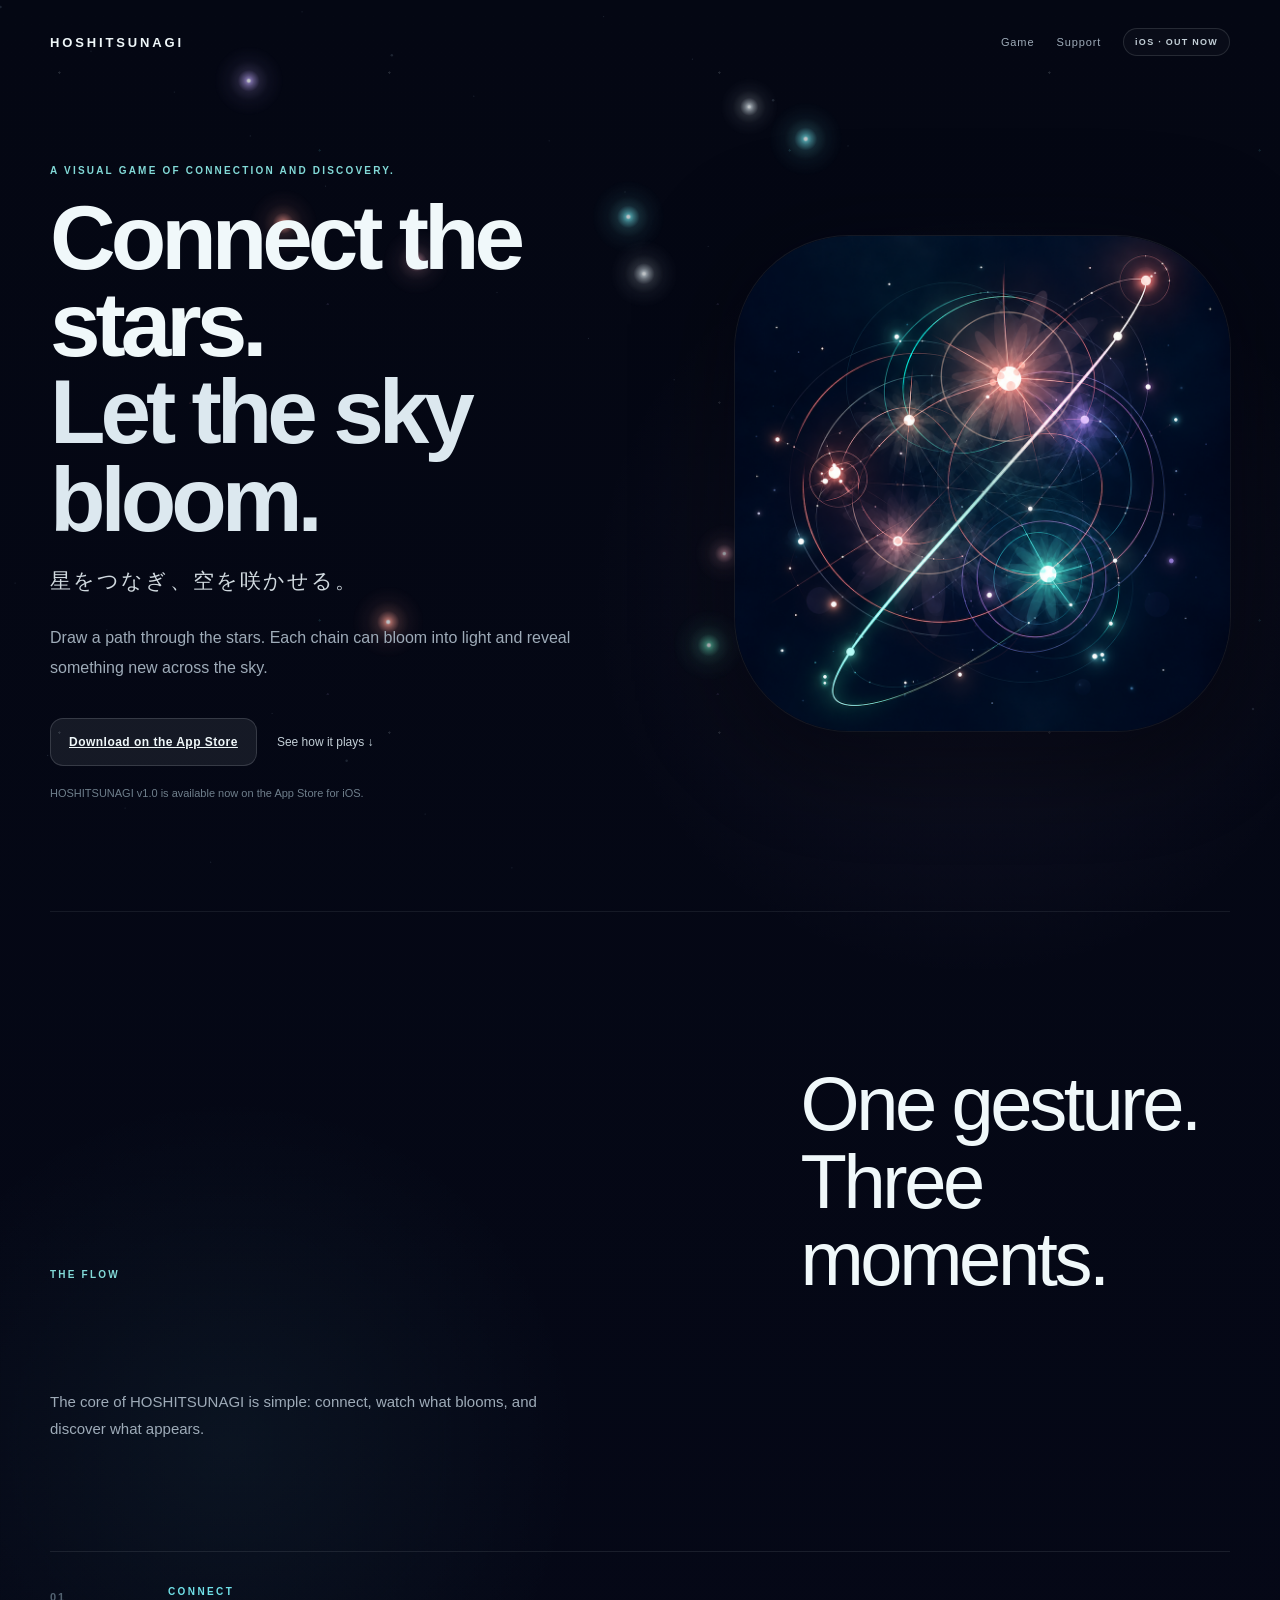
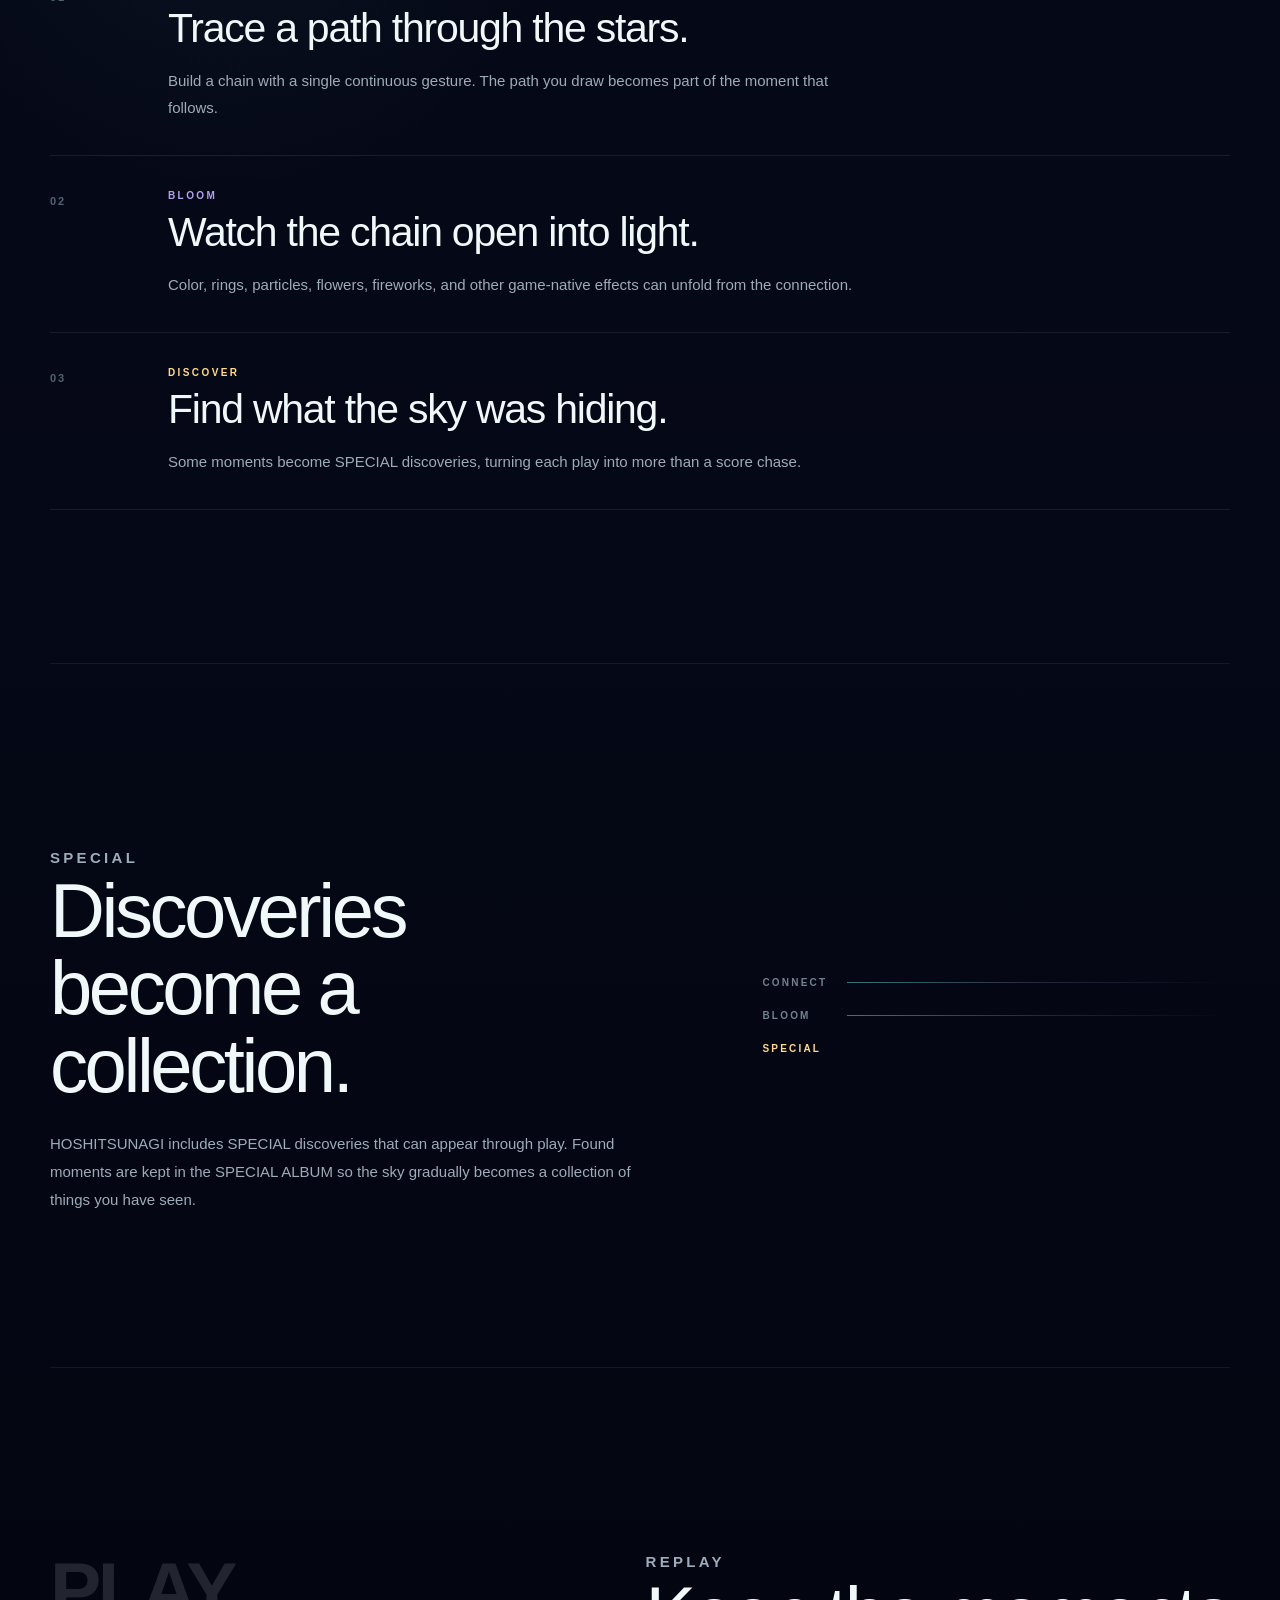
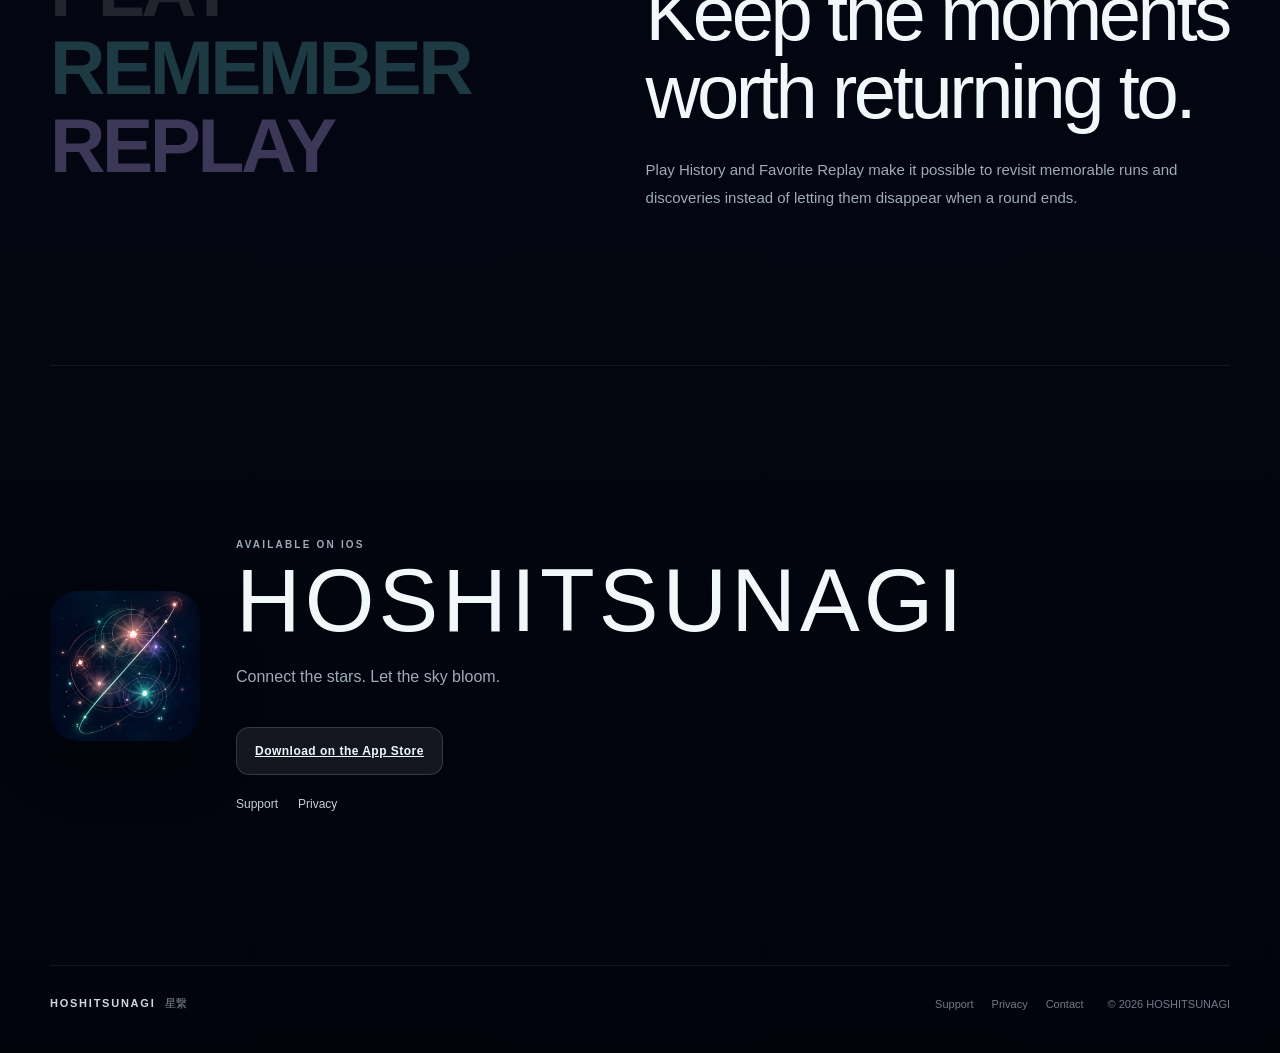
==== hoshitsunagi/index.html @ 70a1afe3 "Link HOSHITSUNAGI launch CTAs to App Store" ====
<!doctype html>
<html lang="en">
<head>
  <meta charset="utf-8">
  <meta name="viewport" content="width=device-width, initial-scale=1">
  <title>HOSHITSUNAGI — Connect the stars. Let the sky bloom.</title>
  <meta name="description" content="HOSHITSUNAGI is a visual game about connecting stars, watching chains bloom, and discovering SPECIALs in a living sky.">
  <meta name="theme-color" content="#040713">
  <link rel="canonical" href="https://hoshitsunagi.app/">
  <meta property="og:type" content="website">
  <meta property="og:url" content="https://hoshitsunagi.app/">
  <meta property="og:title" content="HOSHITSUNAGI">
  <meta property="og:description" content="Connect the stars. Let the sky bloom.">
  <meta property="og:image" content="https://hoshitsunagi.app/assets/app-icon.png">
  <meta property="og:image:alt" content="HOSHITSUNAGI app icon">
  <meta name="twitter:card" content="summary_large_image">
  <meta name="twitter:title" content="HOSHITSUNAGI">
  <meta name="twitter:description" content="Connect the stars. Let the sky bloom.">
  <meta name="twitter:image" content="https://hoshitsunagi.app/assets/app-icon.png">
  <link rel="icon" href="./assets/app-icon.png">
  <link rel="apple-touch-icon" href="./assets/app-icon.png">
  <link rel="stylesheet" href="./styles-9a7e6298.css">
  <link rel="stylesheet" href="./hero-logo.css">
  <link rel="stylesheet" href="./site-stars.css">
  <script src="./hero-logo.js" defer></script>
  <script src="./site-stars.js" defer></script>
</head>
<body>
  <canvas class="site-stars" data-site-stars aria-hidden="true"></canvas>
  <header class="site-header">
    <a class="brand" href="#top" aria-label="HOSHITSUNAGI home">
      <span class="brand-roman">HOSHITSUNAGI</span>
    </a>
    <nav class="header-nav" aria-label="Primary navigation">
      <a href="#experience">Game</a>
      <a href="./support/">Support</a>
      <span class="status">iOS · OUT NOW</span>
    </nav>
  </header>

  <main id="top">
    <section class="hero">
      <div class="hero-copy">
        <p class="eyebrow">A visual game of connection and discovery.</p>
        <h1>Connect the stars.<br><span>Let the sky bloom.</span></h1>
        <p class="hero-ja">星をつなぎ、空を咲かせる。</p>
        <p class="lead">
          Draw a path through the stars. Each chain can bloom into light and reveal something new across the sky.
        </p>
        <div class="hero-actions">
          <a class="store-button" href="https://apps.apple.com/app/hoshitsunagi/id6811334455" target="_blank" rel="noopener noreferrer">Download on the App Store</a>
          <a class="text-link" href="#experience">See how it plays <span aria-hidden="true">↓</span></a>
        </div>
        <p class="release-note">HOSHITSUNAGI v1.0 is available now on the App Store for iOS.</p>
      </div>

      <div class="hero-visual">
        <!-- Match the in-app title's color/alpha matrix without redrawing the source PNG. -->
        <svg class="logo-svg-filter" aria-hidden="true" focusable="false" xmlns="http://www.w3.org/2000/svg">
          <defs>
            <filter id="kanji-ink" x="0%" y="0%" width="100%" height="100%" color-interpolation-filters="sRGB">
              <feColorMatrix type="matrix" values="
                0 0 0 0 .9568627451
                0 0 0 0 .9960784314
                0 0 0 0 1
                -.2551 -.8582 -.0866 0 1.1803921569" />
              <!-- Do not paint outside the original PNG's alpha; prevents false white edges. -->
              <feComposite in2="SourceAlpha" operator="in" />
            </filter>
          </defs>
        </svg>
        <div class="icon-stage">
          <img class="icon-ambient" src="./assets/app-icon.png" alt="" aria-hidden="true">
          <button class="logo-switch" type="button" data-hero-logo-switch
                  aria-label="Show HOSHITSUNAGI Japanese logo" aria-pressed="false"
                  title="Hover or tap to switch between the app icon and Japanese logo">
            <img class="app-icon" src="./assets/app-icon.png" alt="" aria-hidden="true">
            <span class="kanji-panel" aria-hidden="true">
              <img class="kanji-image" src="./assets/hoshitsunagi-kanji-vertical.png"
                   alt="" width="1086" height="1448" decoding="async" fetchpriority="low">
            </span>
          </button>
        </div>
      </div>
    </section>

    <section class="experience section-shell" id="experience">
      <div class="section-heading">
        <p class="section-kicker">THE FLOW</p>
        <h2>One gesture.<br>Three moments.</h2>
        <p class="section-lead">The core of HOSHITSUNAGI is simple: connect, watch what blooms, and discover what appears.</p>
      </div>

      <div class="flow">
        <article class="flow-step">
          <div class="flow-index">01</div>
          <div class="flow-copy">
            <p class="flow-word">CONNECT</p>
            <h3>Trace a path through the stars.</h3>
            <p>Build a chain with a single continuous gesture. The path you draw becomes part of the moment that follows.</p>
          </div>
        </article>

        <article class="flow-step">
          <div class="flow-index">02</div>
          <div class="flow-copy">
            <p class="flow-word">BLOOM</p>
            <h3>Watch the chain open into light.</h3>
            <p>Color, rings, particles, flowers, fireworks, and other game-native effects can unfold from the connection.</p>
          </div>
        </article>

        <article class="flow-step">
          <div class="flow-index">03</div>
          <div class="flow-copy">
            <p class="flow-word">DISCOVER</p>
            <h3>Find what the sky was hiding.</h3>
            <p>Some moments become SPECIAL discoveries, turning each play into more than a score chase.</p>
          </div>
        </article>
      </div>
    </section>

    <section class="feature-split section-shell">
      <div class="feature-copy">
        <p class="section-kicker">SPECIAL</p>
        <h2>Discoveries become a collection.</h2>
        <p>
          HOSHITSUNAGI includes SPECIAL discoveries that can appear through play. Found moments are kept in the SPECIAL ALBUM so the sky gradually becomes a collection of things you have seen.
        </p>
      </div>
      <div class="feature-aside" aria-hidden="true">
        <span class="aside-label">CONNECT</span>
        <span class="aside-line"></span>
        <span class="aside-label">BLOOM</span>
        <span class="aside-line"></span>
        <span class="aside-label accent">SPECIAL</span>
      </div>
    </section>

    <section class="feature-split reverse section-shell">
      <div class="feature-copy">
        <p class="section-kicker">REPLAY</p>
        <h2>Keep the moments worth returning to.</h2>
        <p>
          Play History and Favorite Replay make it possible to revisit memorable runs and discoveries instead of letting them disappear when a round ends.
        </p>
      </div>
      <div class="replay-quote" aria-hidden="true">
        <span>PLAY</span>
        <span>REMEMBER</span>
        <span>REPLAY</span>
      </div>
    </section>

    <section class="release section-shell">
      <img class="release-icon" src="./assets/app-icon.png" alt="">
      <div>
        <p class="section-kicker">AVAILABLE ON iOS</p>
        <h2>HOSHITSUNAGI</h2>
        <p>Connect the stars. Let the sky bloom.</p>
        <div class="hero-actions">
          <a class="store-button" href="https://apps.apple.com/app/hoshitsunagi/id6811334455" target="_blank" rel="noopener noreferrer">Download on the App Store</a>
        </div>
        <div class="release-links">
          <a href="./support/">Support</a>
          <a href="./privacy/">Privacy</a>
        </div>
      </div>
    </section>
  </main>

  <footer class="site-footer">
    <div class="footer-brand">
      <span class="footer-title">HOSHITSUNAGI</span>
      <span class="footer-subtitle">星繋</span>
    </div>
    <nav class="footer-links" aria-label="Footer navigation">
      <a href="./support/">Support</a>
      <a href="./privacy/">Privacy</a>
      <a href="mailto:2599.hiro@gmail.com">Contact</a>
    </nav>
    <span class="copyright">© 2026 HOSHITSUNAGI</span>
  </footer>
</body>
</html>
---- hoshitsunagi/styles-9a7e6298.css ----
:root {
  color-scheme: dark;
  --bg: #040713;
  --bg-deep: #02040c;
  --bg-soft: #091126;
  --bg-violet: #100b20;
  --panel: rgba(255, 255, 255, 0.045);
  --panel-border: rgba(240, 248, 250, 0.12);
  --text: #f0f8fa;
  --muted: #9eabb8;
  --muted-strong: #c3cfd7;
  --accent-a: #70e1e8;
  --accent-b: #64d5b4;
  --accent-c: #b6a1ee;
  --accent-coral: #ff9e91;
  --accent-rose: #d99aaa;
  --accent-moon: #dce8ef;
  --accent-prism: #ffd98c;
  --title-teal: #82d9d7;
  --max: 1180px;
  --page: min(calc(100% - 48px), var(--max));
}

* {
  box-sizing: border-box;
}

html {
  scroll-behavior: smooth;
  background: var(--bg);
}

body {
  margin: 0;
  min-height: 100vh;
  overflow-x: hidden;
  background:
    radial-gradient(circle at 76% 14%, rgba(182, 161, 238, .08), transparent 24rem),
    radial-gradient(circle at 18% 34%, rgba(112, 225, 232, .055), transparent 22rem),
    linear-gradient(180deg, var(--bg) 0%, #050817 44%, var(--bg-deep) 100%);
  color: var(--text);
  font-family: Inter, ui-sans-serif, -apple-system, BlinkMacSystemFont, "Segoe UI", "Hiragino Sans", "Yu Gothic UI", "Yu Gothic", sans-serif;
  -webkit-font-smoothing: antialiased;
  text-rendering: optimizeLegibility;
}

body::before {
  content: "";
  position: fixed;
  inset: 0;
  z-index: 0;
  pointer-events: none;
  opacity: .2;
  background-image:
    radial-gradient(circle at 18% 22%, rgba(220,232,239,.7) 0 1px, transparent 1.3px),
    radial-gradient(circle at 68% 32%, rgba(112,225,232,.6) 0 1px, transparent 1.3px),
    radial-gradient(circle at 84% 78%, rgba(182,161,238,.55) 0 1px, transparent 1.3px),
    radial-gradient(circle at 34% 72%, rgba(255,158,145,.45) 0 1px, transparent 1.3px);
  background-size: 330px 330px, 470px 470px, 390px 390px, 560px 560px;
}

body > * {
  position: relative;
  z-index: 1;
}

img {
  max-width: 100%;
  display: block;
}

a {
  color: inherit;
}

.site-header {
  width: var(--page);
  margin: 0 auto;
  padding: 28px 0;
  display: flex;
  align-items: center;
  justify-content: space-between;
  gap: 24px;
}

.brand {
  display: inline-flex;
  align-items: center;
  min-width: 0;
  text-decoration: none;
}

.brand-roman {
  color: var(--text);
  font-size: 13px;
  font-weight: 620;
  letter-spacing: .22em;
  white-space: nowrap;
}

.header-nav {
  display: flex;
  align-items: center;
  gap: 22px;
  color: var(--muted);
  font-size: 11px;
  letter-spacing: .08em;
}

.header-nav a,
.footer-links a,
.release-links a {
  text-decoration: none;
  transition: color 180ms ease;
}

.header-nav a:hover,
.footer-links a:hover,
.release-links a:hover {
  color: var(--text);
}

.status {
  border: 1px solid var(--panel-border);
  border-radius: 999px;
  padding: 8px 11px;
  color: var(--muted-strong);
  background: rgba(255,255,255,.025);
  font-size: 9px;
  font-weight: 700;
  letter-spacing: .14em;
  white-space: nowrap;
}

.hero {
  width: var(--page);
  min-height: calc(100vh - 92px);
  margin: 0 auto;
  padding: clamp(70px, 9vh, 120px) 0 clamp(100px, 12vh, 160px);
  display: grid;
  grid-template-columns: minmax(0, 1fr) minmax(360px, .85fr);
  gap: clamp(54px, 8vw, 110px);
  align-items: center;
}

.hero-copy {
  max-width: 720px;
}

.eyebrow,
.section-kicker {
  margin: 0 0 18px;
  color: var(--title-teal);
  font-size: 10px;
  font-weight: 700;
  letter-spacing: .22em;
  text-transform: uppercase;
}

.hero h1 {
  margin: 0;
  font-size: clamp(52px, 7.1vw, 98px);
  line-height: .96;
  letter-spacing: -.055em;
  font-weight: 560;
}

.hero h1 span {
  color: var(--accent-moon);
}

.hero-ja {
  margin: 24px 0 0;
  color: #d0d9df;
  font-size: clamp(16px, 1.8vw, 21px);
  letter-spacing: .1em;
}

.lead,
.section-lead,
.feature-copy > p,
.release > div > p {
  color: var(--muted);
  line-height: 1.85;
}

.lead {
  max-width: 620px;
  margin: 28px 0 0;
  font-size: 16px;
}

.hero-actions {
  margin-top: 36px;
  display: flex;
  align-items: center;
  flex-wrap: wrap;
  gap: 20px;
}

.store-button {
  min-height: 48px;
  display: inline-flex;
  align-items: center;
  justify-content: center;
  padding: 0 18px;
  border: 1px solid rgba(240,248,250,.15);
  border-radius: 13px;
  background: rgba(240,248,250,.075);
  color: var(--text);
  font-size: 12px;
  font-weight: 650;
  letter-spacing: .04em;
}

.text-link {
  color: var(--muted-strong);
  font-size: 12px;
  text-decoration: none;
}

.release-note {
  margin: 18px 0 0;
  color: #6f7f8c;
  font-size: 11px;
  line-height: 1.7;
}

.hero-visual {
  min-width: 0;
}

.icon-stage {
  position: relative;
  width: min(100%, 510px);
  margin-left: auto;
  isolation: isolate;
}

.icon-ambient {
  position: absolute;
  inset: 7%;
  z-index: -1;
  width: 86%;
  filter: blur(58px) saturate(.9);
  opacity: .28;
  transform: scale(1.08);
}

.app-icon {
  width: 100%;
  aspect-ratio: 1;
  object-fit: cover;
  border-radius: 23%;
  box-shadow:
    0 34px 90px rgba(0,0,0,.38),
    0 0 0 1px rgba(240,248,250,.08);
}

.kanji-lockup {
  width: min(92%, 420px);
  height: 112px;
  margin: 24px 0 0 auto;
  overflow: hidden;
  display: grid;
  place-items: center;
}

.kanji-logo {
  width: 100%;
  filter: invert(1) grayscale(1) contrast(1.08);
  mix-blend-mode: screen;
  opacity: .78;
  transform: scale(1.28);
}

.section-shell {
  width: var(--page);
  margin: 0 auto;
  padding: clamp(100px, 12vw, 160px) 0;
  border-top: 1px solid rgba(240,248,250,.075);
}

.section-heading {
  display: grid;
  grid-template-columns: minmax(0, 1fr) minmax(260px, .65fr);
  gap: clamp(36px, 7vw, 100px);
  align-items: end;
}

.section-heading h2,
.feature-copy h2,
.release h2 {
  margin: 0;
  font-size: clamp(42px, 6vw, 76px);
  line-height: 1.02;
  letter-spacing: -.045em;
  font-weight: 520;
}

.section-lead {
  margin: 0;
  max-width: 520px;
  font-size: 15px;
}

.flow {
  margin-top: clamp(64px, 9vw, 108px);
}

.flow-step {
  display: grid;
  grid-template-columns: 90px minmax(0, 1fr);
  gap: 28px;
  padding: 34px 0;
  border-top: 1px solid rgba(240,248,250,.09);
}

.flow-step:last-child {
  border-bottom: 1px solid rgba(240,248,250,.09);
}

.flow-index {
  color: #526271;
  font-size: 11px;
  font-weight: 700;
  letter-spacing: .16em;
  padding-top: 5px;
}

.flow-word {
  margin: 0 0 9px;
  color: var(--accent-a);
  font-size: 10px;
  font-weight: 750;
  letter-spacing: .24em;
}

.flow-step:nth-child(2) .flow-word {
  color: var(--accent-c);
}

.flow-step:nth-child(3) .flow-word {
  color: var(--accent-prism);
}

.flow-copy h3 {
  margin: 0;
  font-size: clamp(26px, 3.2vw, 42px);
  line-height: 1.12;
  letter-spacing: -.03em;
  font-weight: 500;
}

.flow-copy p:last-child {
  max-width: 690px;
  margin: 15px 0 0;
  color: var(--muted);
  font-size: 15px;
  line-height: 1.8;
}

.feature-split {
  display: grid;
  grid-template-columns: minmax(0, 1fr) minmax(320px, .8fr);
  gap: clamp(60px, 10vw, 130px);
  align-items: center;
}

.feature-split.reverse {
  grid-template-columns: minmax(320px, .8fr) minmax(0, 1fr);
}

.feature-split.reverse .feature-copy {
  order: 2;
}

.feature-split.reverse .replay-quote {
  order: 1;
}

.feature-copy > p {
  max-width: 650px;
  margin: 26px 0 0;
  font-size: 15px;
}

.feature-aside {
  min-height: 300px;
  display: grid;
  align-content: center;
  grid-template-columns: auto 1fr;
  column-gap: 20px;
  row-gap: 22px;
}

.aside-label {
  color: #728290;
  font-size: 10px;
  letter-spacing: .22em;
  font-weight: 700;
}

.aside-label.accent {
  color: var(--accent-prism);
}

.aside-line {
  height: 1px;
  align-self: center;
  background: linear-gradient(90deg, rgba(112,225,232,.5), rgba(182,161,238,.2), transparent);
}

.replay-quote {
  display: flex;
  flex-direction: column;
  gap: 12px;
  color: rgba(240,248,250,.13);
  font-size: clamp(42px, 6vw, 80px);
  line-height: .86;
  font-weight: 650;
  letter-spacing: -.045em;
}

.replay-quote span:nth-child(2) {
  color: rgba(112,225,232,.24);
}

.replay-quote span:nth-child(3) {
  color: rgba(182,161,238,.32);
}

.release {
  display: grid;
  grid-template-columns: 150px minmax(0, 1fr);
  gap: 36px;
  align-items: center;
}

.release-icon {
  width: 150px;
  aspect-ratio: 1;
  object-fit: cover;
  border-radius: 28px;
  box-shadow: 0 20px 56px rgba(0,0,0,.34);
}

.release h2 {
  font-size: clamp(44px, 7vw, 92px);
  letter-spacing: .045em;
}

.release > div > p {
  margin: 16px 0 0;
}

.release-links {
  display: flex;
  gap: 20px;
  margin-top: 22px;
  color: var(--muted-strong);
  font-size: 12px;
}

.site-footer {
  width: var(--page);
  margin: 0 auto;
  padding: 30px 0 42px;
  border-top: 1px solid rgba(240,248,250,.075);
  display: flex;
  align-items: center;
  gap: 24px;
  color: #6e7c88;
  font-size: 11px;
}

.footer-brand {
  display: flex;
  align-items: baseline;
  gap: 10px;
  margin-right: auto;
}

.footer-title {
  color: #cfd8de;
  font-weight: 700;
  letter-spacing: .16em;
}

.footer-subtitle {
  color: #7e8b96;
}

.footer-links {
  display: flex;
  gap: 18px;
}

.copyright {
  white-space: nowrap;
}

/* Shared information pages */
.info-shell,
.privacy-shell {
  position: relative;
  z-index: 1;
  width: min(calc(100% - 48px), 900px);
  margin: 0 auto;
  padding: 72px 0 110px;
}

.info-hero,
.privacy-hero {
  margin-bottom: 44px;
}

.info-hero h1,
.privacy-hero h1 {
  margin: 0;
  font-size: clamp(42px, 7vw, 72px);
  line-height: 1;
  letter-spacing: -.045em;
  font-weight: 540;
}

.info-hero .subtitle,
.privacy-hero .subtitle {
  margin: 18px 0 0;
  color: var(--muted);
  font-size: 16px;
  line-height: 1.8;
}

.language-switcher {
  display: flex;
  gap: 8px;
  margin: 28px 0 0;
}

.language-button {
  appearance: none;
  border: 1px solid var(--panel-border);
  border-radius: 999px;
  background: rgba(255,255,255,.035);
  color: var(--muted);
  padding: 8px 12px;
  font: inherit;
  font-size: 12px;
  font-weight: 700;
  cursor: pointer;
}

.language-button.is-active {
  color: var(--text);
  border-color: rgba(112,225,232,.45);
  background: rgba(112,225,232,.08);
}

.info-section,
.policy-section {
  margin-top: 20px;
  padding: 28px;
  border: 1px solid var(--panel-border);
  border-radius: 20px;
  background: var(--panel);
  backdrop-filter: blur(12px);
}

.info-section h2,
.policy-section h2 {
  margin: 0 0 14px;
  font-size: 20px;
  letter-spacing: -.015em;
}

.info-section p,
.info-section li,
.policy-section p,
.policy-section li {
  color: var(--muted);
  font-size: 15px;
  line-height: 1.85;
}

.info-section p:last-child,
.info-section ul:last-child,
.policy-section p:last-child,
.policy-section ul:last-child {
  margin-bottom: 0;
}

.info-section a,
.policy-section a {
  color: var(--accent-a);
}

.info-section ul,
.policy-section ul {
  margin: 12px 0 0;
  padding-left: 1.25rem;
}

.support-mail {
  display: inline-flex;
  margin-top: 8px;
  padding: 12px 15px;
  border: 1px solid rgba(112,225,232,.26);
  border-radius: 12px;
  text-decoration: none;
  background: rgba(112,225,232,.055);
}

.updated {
  color: #cbd6dc;
  font-size: 13px;
  letter-spacing: .02em;
}

[hidden] {
  display: none !important;
}

@media (max-width: 900px) {
  :root {
    --page: min(calc(100% - 36px), var(--max));
  }

  .header-nav > a {
    display: none;
  }

  .hero {
    min-height: auto;
    grid-template-columns: 1fr;
    gap: 64px;
    padding-top: 80px;
  }

  .hero-copy {
    max-width: 760px;
  }

  .hero-visual {
    width: min(100%, 640px);
    margin: 0 auto;
  }

  .icon-stage {
    margin: 0 auto;
  }

  .kanji-lockup {
    margin-right: auto;
  }

  .section-heading,
  .feature-split,
  .feature-split.reverse {
    grid-template-columns: 1fr;
  }

  .feature-split.reverse .feature-copy,
  .feature-split.reverse .replay-quote {
    order: initial;
  }

  .feature-aside {
    min-height: 220px;
  }

  .replay-quote {
    font-size: clamp(42px, 12vw, 78px);
  }

  .site-footer {
    flex-wrap: wrap;
  }

  .copyright {
    width: 100%;
  }
}

@media (max-width: 600px) {
  :root {
    --page: min(calc(100% - 28px), var(--max));
  }

  .site-header {
    padding-top: 20px;
    gap: 14px;
  }

  .brand-roman {
    font-size: 11px;
    letter-spacing: .16em;
  }

  .header-nav {
    gap: 10px;
  }

  .status {
    padding: 7px 9px;
    font-size: 8px;
  }

  .hero {
    padding-top: 62px;
    padding-bottom: 96px;
  }

  .hero h1 {
    font-size: clamp(46px, 15vw, 68px);
  }

  .hero-actions {
    align-items: flex-start;
    flex-direction: column;
  }

  .store-button {
    width: 100%;
  }

  .kanji-lockup {
    height: 90px;
  }

  .section-shell {
    padding: 92px 0;
  }

  .feature-split {
    gap: 44px;
    padding-top: 76px;
    padding-bottom: 76px;
  }

  .flow-step {
    grid-template-columns: 44px minmax(0, 1fr);
    gap: 14px;
    padding: 28px 0;
  }

  .flow-copy h3 {
    font-size: 27px;
  }

  .feature-aside {
    min-height: 124px;
  }

  .release {
    grid-template-columns: 86px minmax(0, 1fr);
    gap: 20px;
  }

  .release-icon {
    width: 86px;
    border-radius: 19px;
  }

  .release h2 {
    font-size: clamp(32px, 10vw, 48px);
    letter-spacing: .03em;
  }

  .site-footer {
    align-items: flex-start;
    flex-direction: column;
    gap: 14px;
  }

  .footer-brand {
    margin-right: 0;
  }

  .footer-links {
    flex-wrap: wrap;
  }

  .info-shell,
  .privacy-shell {
    width: min(calc(100% - 28px), 900px);
    padding-top: 48px;
  }

  .info-section,
  .policy-section {
    padding: 22px 20px;
    border-radius: 16px;
  }
}

@media (prefers-reduced-motion: reduce) {
  *,
  *::before,
  *::after {
    animation-duration: .01ms !important;
    animation-iteration-count: 1 !important;
    scroll-behavior: auto !important;
    transition-duration: .01ms !important;
  }
}
---- hoshitsunagi/hero-logo.css ----
/* Homepage hero only: keep the existing square, halo and layout unchanged. */
.logo-switch {
  position: relative;
  display: block;
  width: 100%;
  aspect-ratio: 1;
  padding: 0;
  border: 0;
  border-radius: 23%;
  overflow: hidden;
  isolation: isolate;
  appearance: none;
  background: #050817;
  cursor: pointer;
  -webkit-tap-highlight-color: transparent;
  box-shadow: 0 34px 90px rgba(0,0,0,.38), 0 0 0 1px rgba(240,248,250,.08);
}

.logo-switch:focus-visible {
  outline: 3px solid var(--accent-a);
  outline-offset: 6px;
}

.logo-switch .app-icon {
  position: absolute;
  inset: 0;
  width: 100%;
  height: 100%;
  aspect-ratio: auto;
  border-radius: inherit;
  box-shadow: none;
}

.kanji-panel {
  position: absolute;
  inset: 0;
  display: grid;
  place-items: center;
  background: radial-gradient(circle at 50% 43%, #15213b 0%, #091024 54%, #040713 100%);
  opacity: 0;
  pointer-events: none;
  transition: opacity 750ms ease-in-out;
}

.logo-switch.is-kanji .kanji-panel { opacity: 1; }
.logo-switch.is-autoplay .kanji-panel { transition-duration: 1200ms; }

.kanji-image {
  width: auto;
  height: 76%;
  max-width: 74%;
  object-fit: contain;
  opacity: .8;
  /* Matches the ColorFilter.matrix applied to the same asset in the Flutter app. */
  filter: url('#kanji-ink');
}

.logo-svg-filter {
  position: absolute;
  width: 0;
  height: 0;
  pointer-events: none;
}

@media (prefers-reduced-motion: reduce) {
  .kanji-panel { transition: none; }
}
---- hoshitsunagi/site-stars.css ----
/* Homepage-only game-native stars, always behind the existing page content. */
body > .site-stars {
  position: fixed;
  inset: 0;
  z-index: 0;
  display: block;
  width: 100%;
  height: 100%;
  pointer-events: none;
}
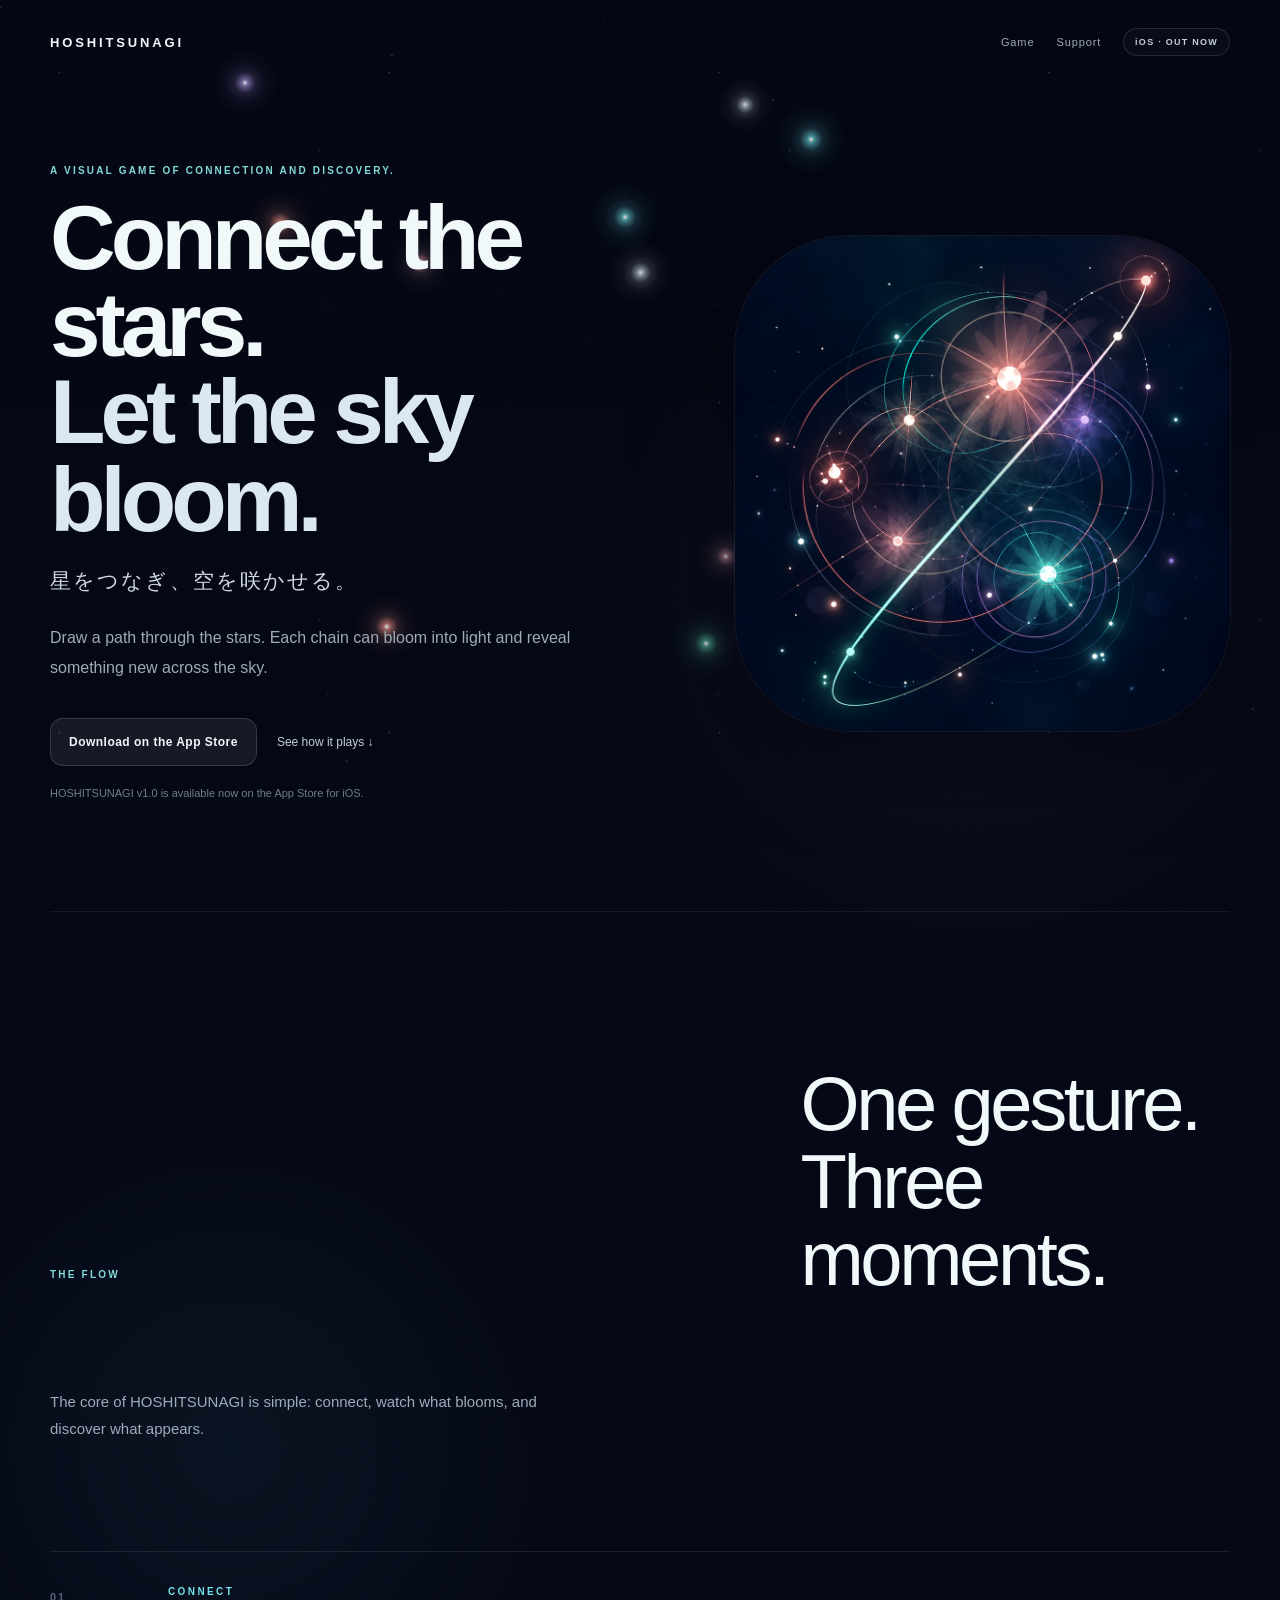
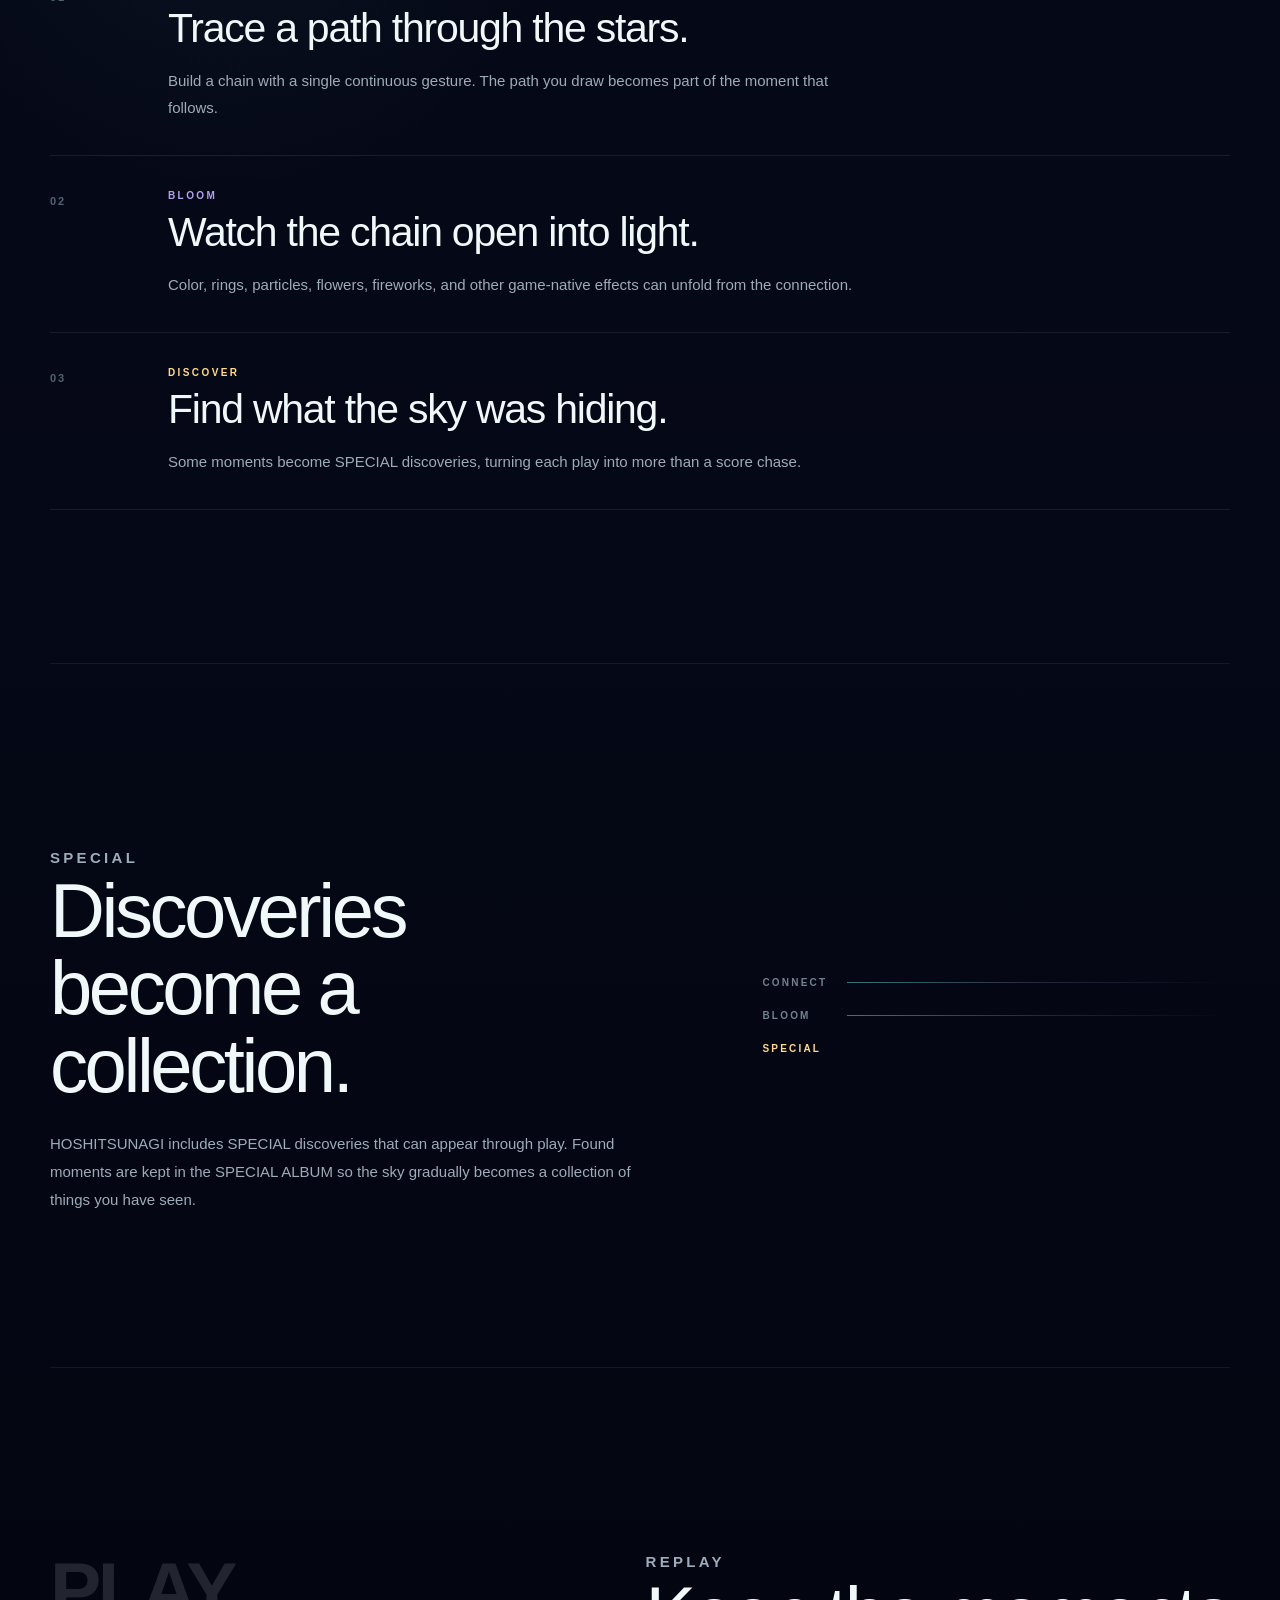
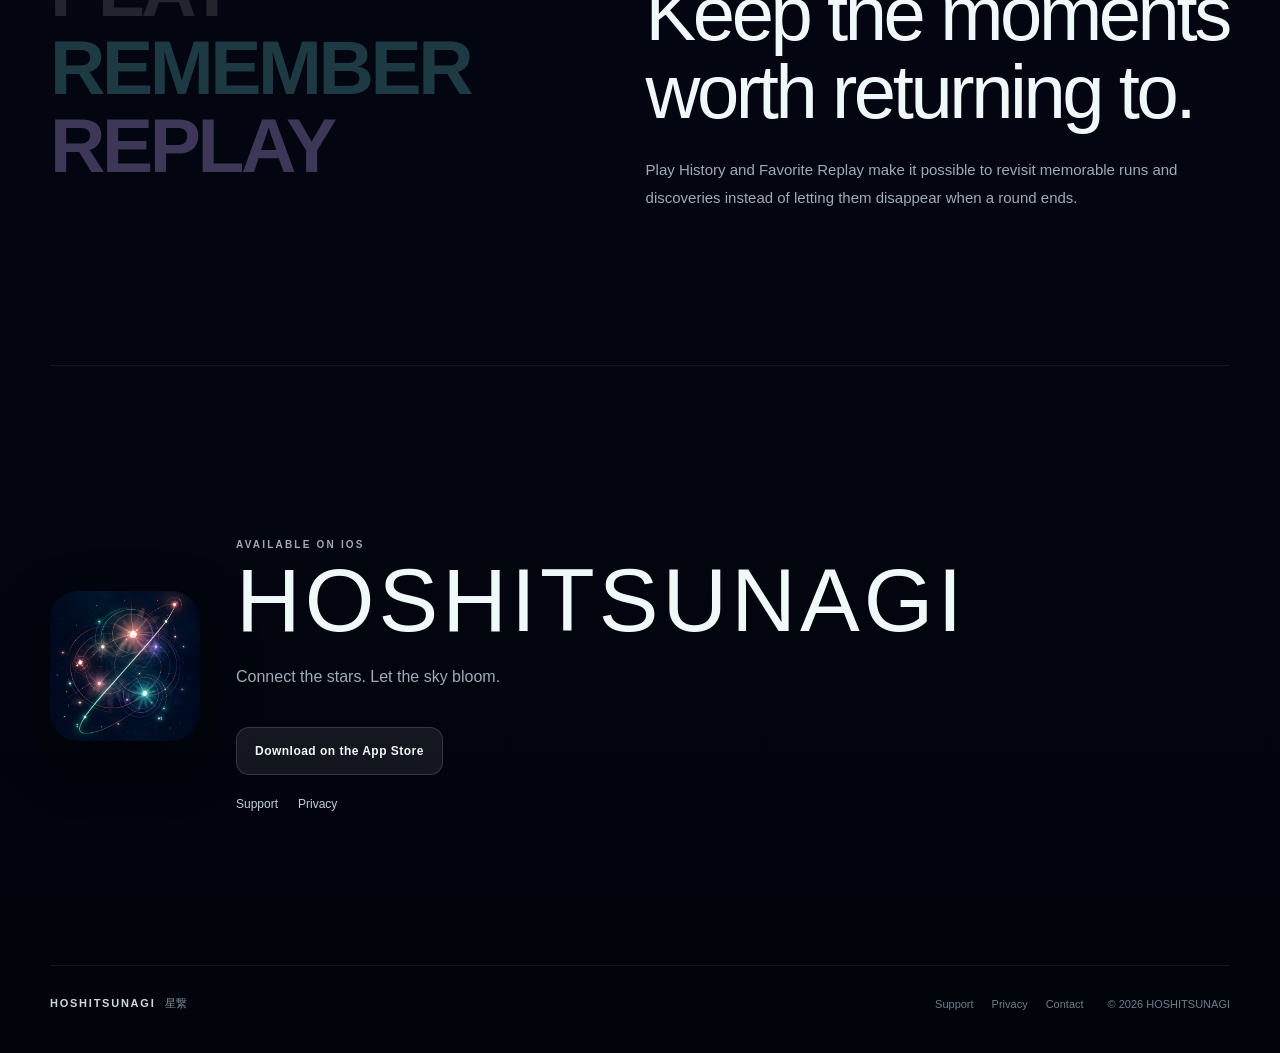
==== commit a69ce16a: "Refresh stylesheet cache for App Store button states" ====
--- a/hoshitsunagi/index.html
+++ b/hoshitsunagi/index.html
@@ -19,7 +19,7 @@
   <meta name="twitter:image" content="https://hoshitsunagi.app/assets/app-icon.png">
   <link rel="icon" href="./assets/app-icon.png">
   <link rel="apple-touch-icon" href="./assets/app-icon.png">
-  <link rel="stylesheet" href="./styles-9a7e6298.css">
+  <link rel="stylesheet" href="./styles-9a7e6298.css?v=20261018">
   <link rel="stylesheet" href="./hero-logo.css">
   <link rel="stylesheet" href="./site-stars.css">
   <script src="./hero-logo.js" defer></script>
--- a/hoshitsunagi/styles-9a7e6298.css
+++ b/hoshitsunagi/styles-9a7e6298.css
@@ -211,6 +211,19 @@
   font-size: 12px;
   font-weight: 650;
   letter-spacing: .04em;
+  text-decoration: none;
+  cursor: pointer;
+  transition: background-color 180ms ease, border-color 180ms ease;
+}
+
+.store-button:hover {
+  background: rgba(240,248,250,.12);
+  border-color: rgba(240,248,250,.3);
+}
+
+.store-button:focus-visible {
+  outline: 3px solid var(--accent-a);
+  outline-offset: 3px;
 }
 
 .text-link {
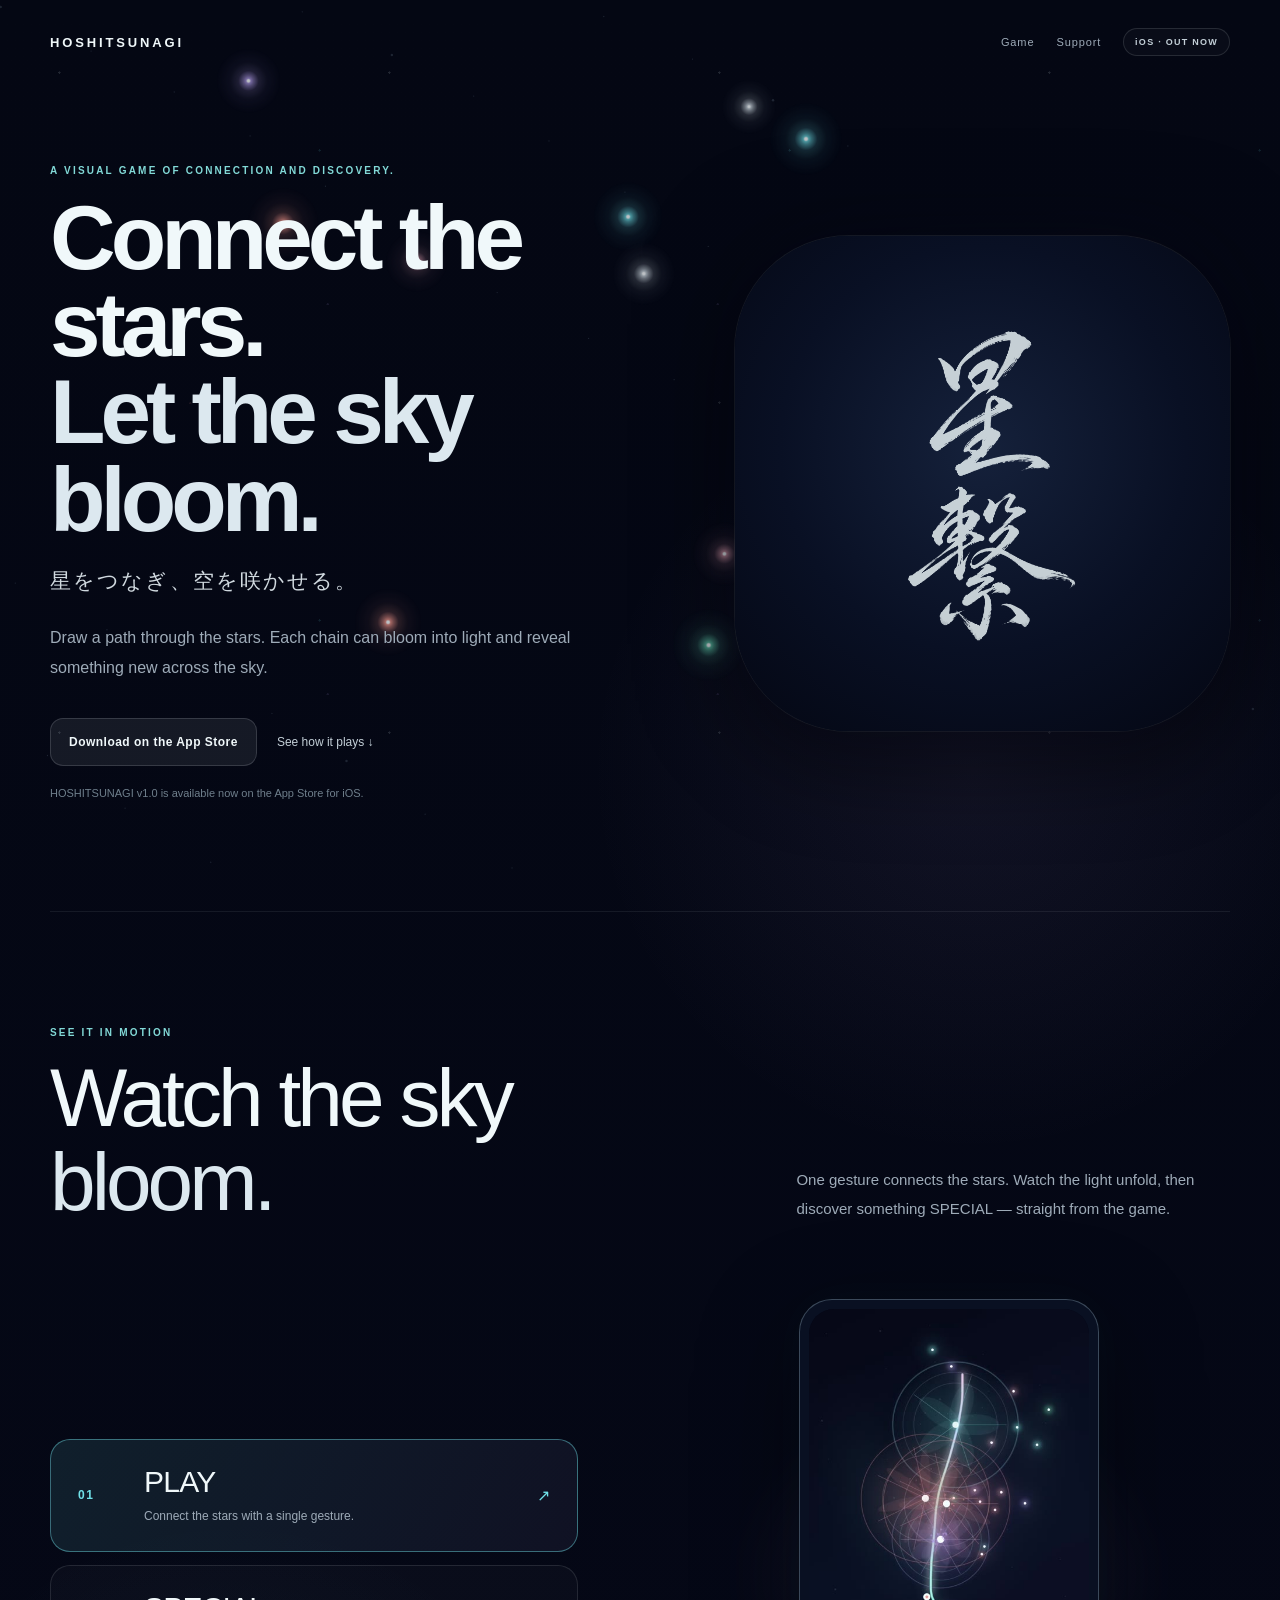
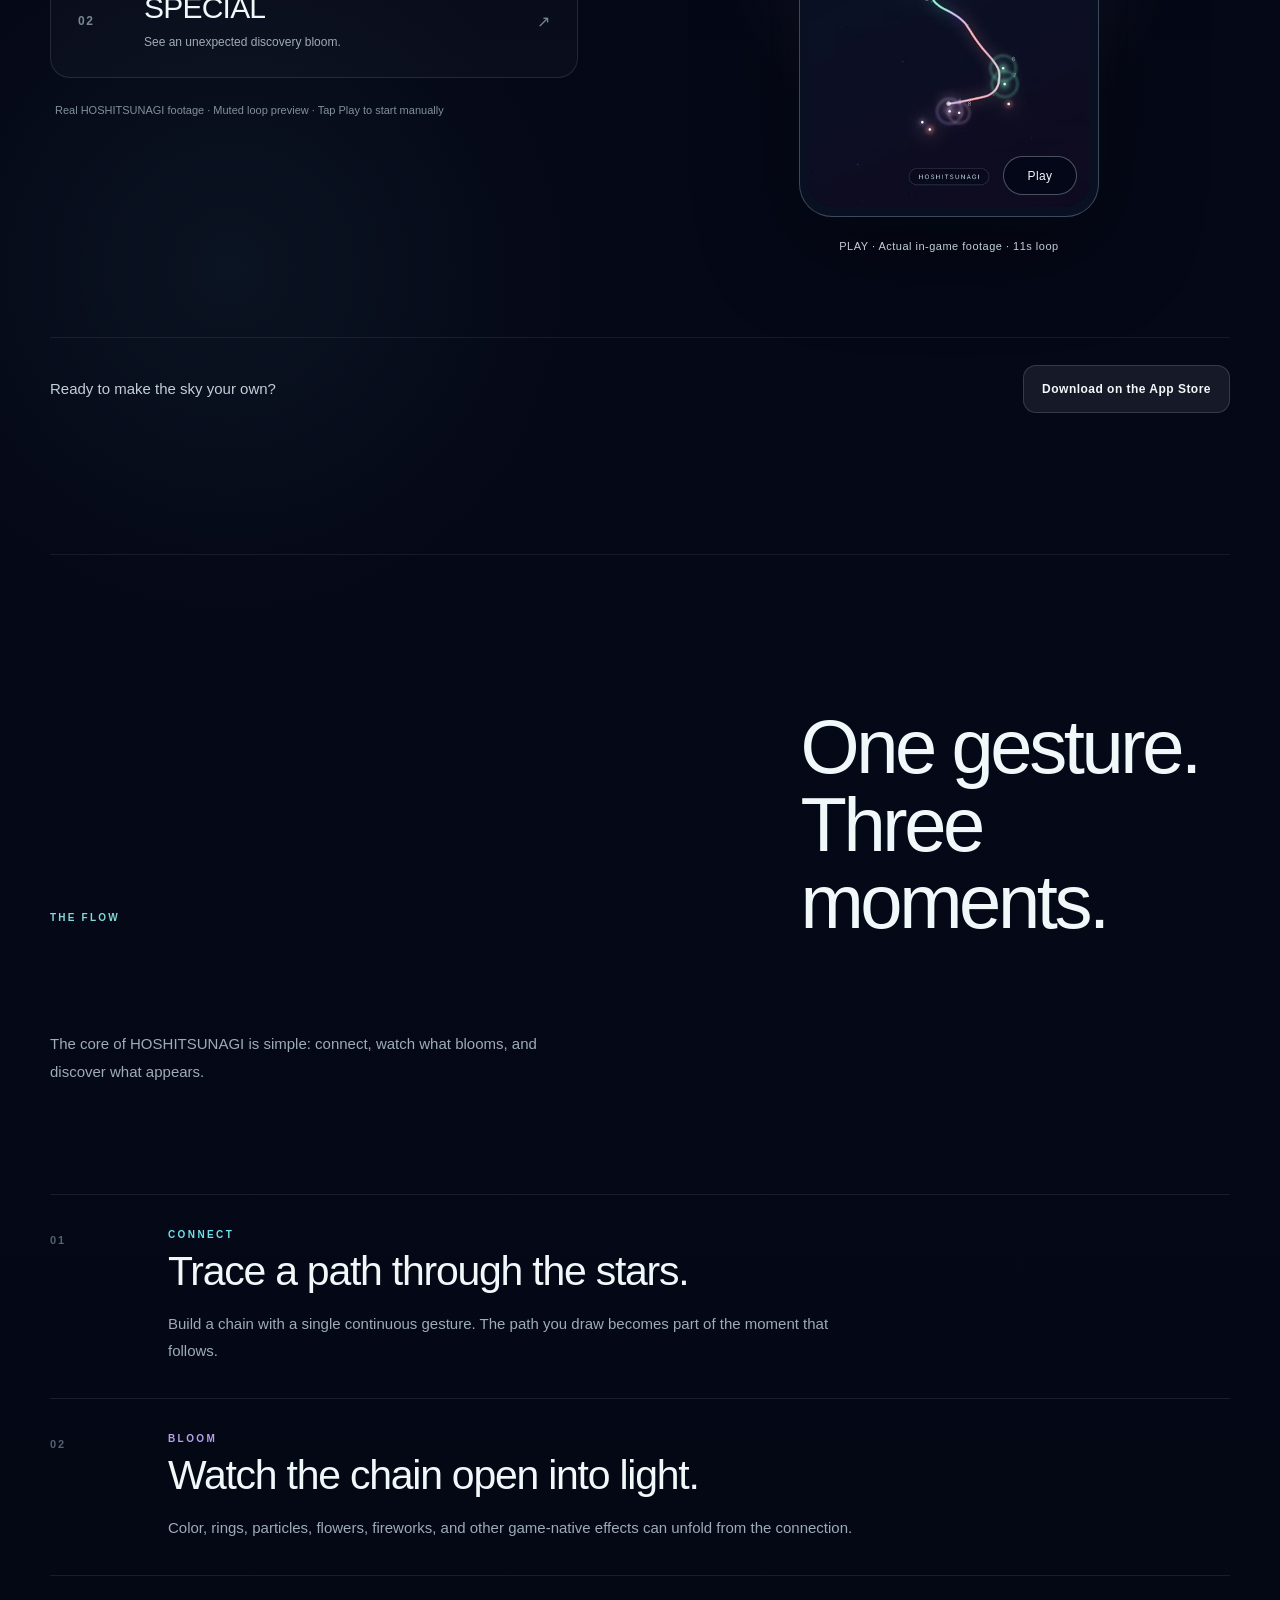
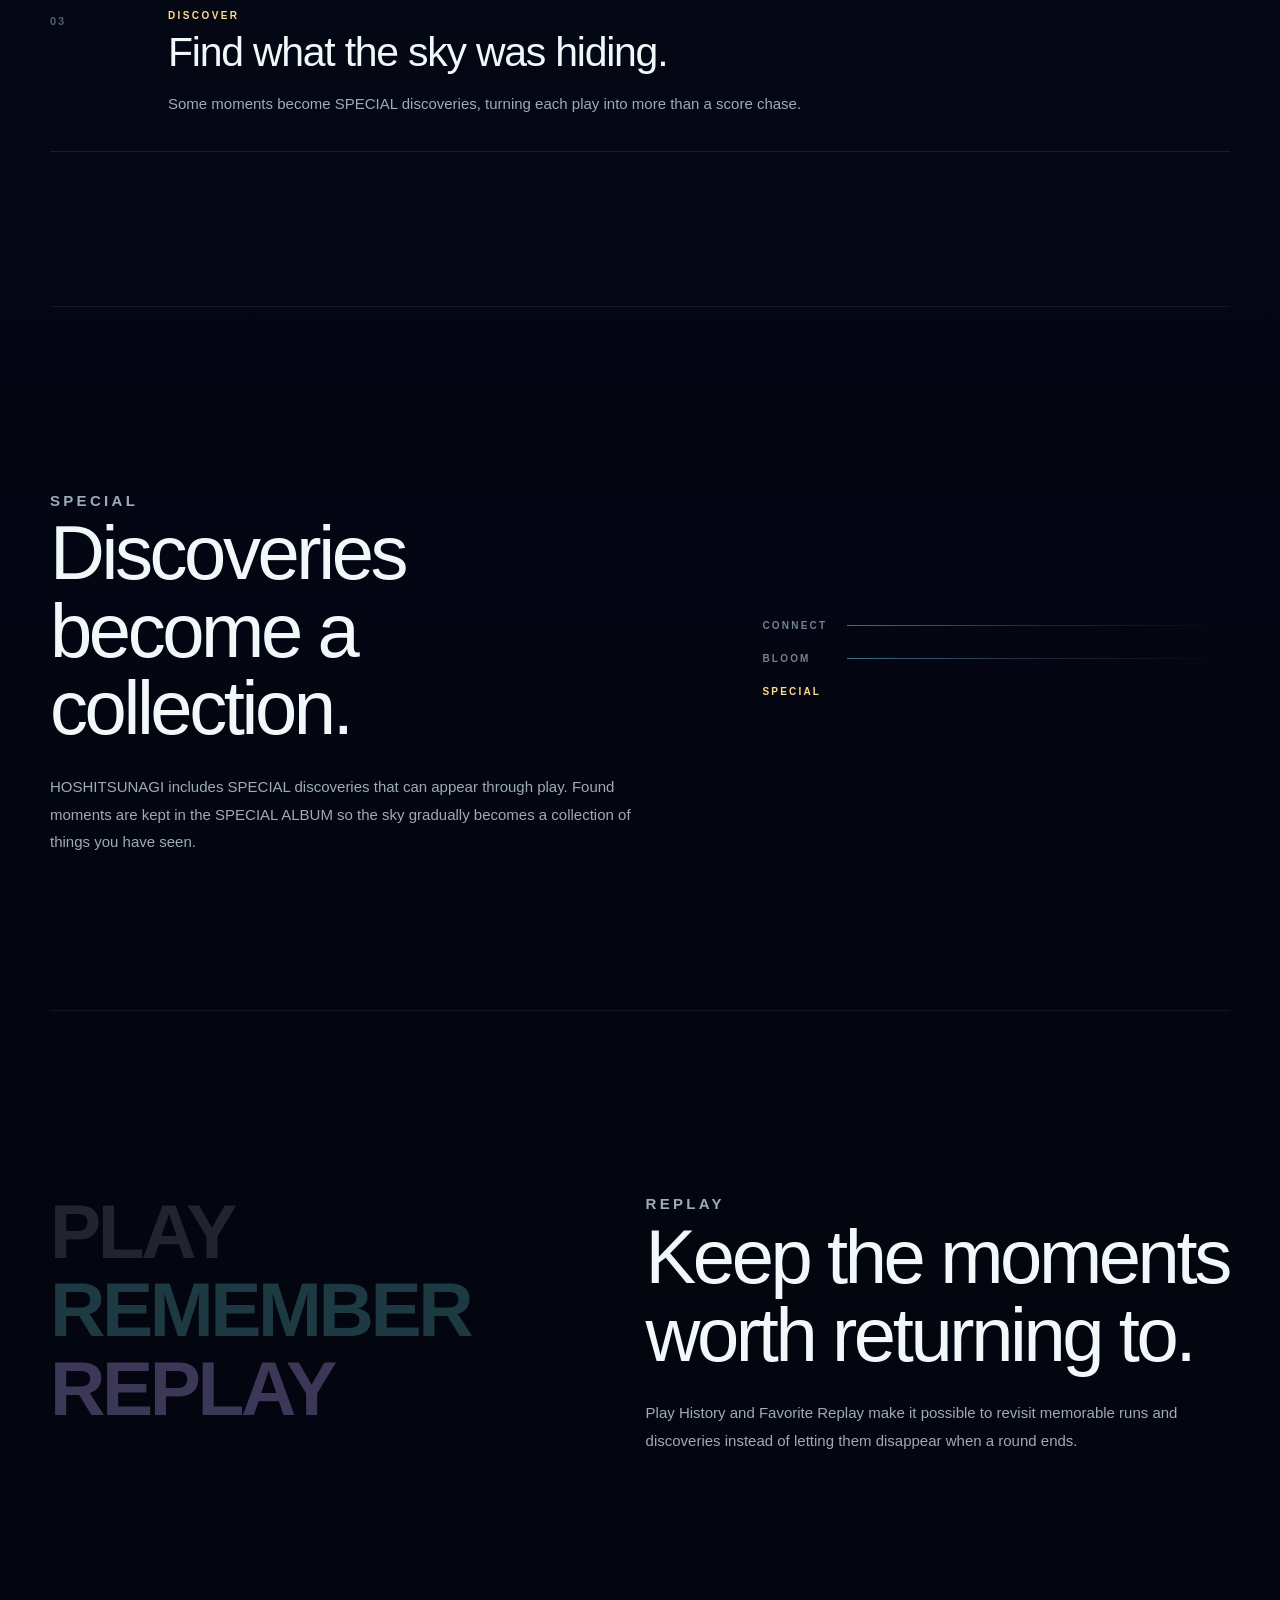
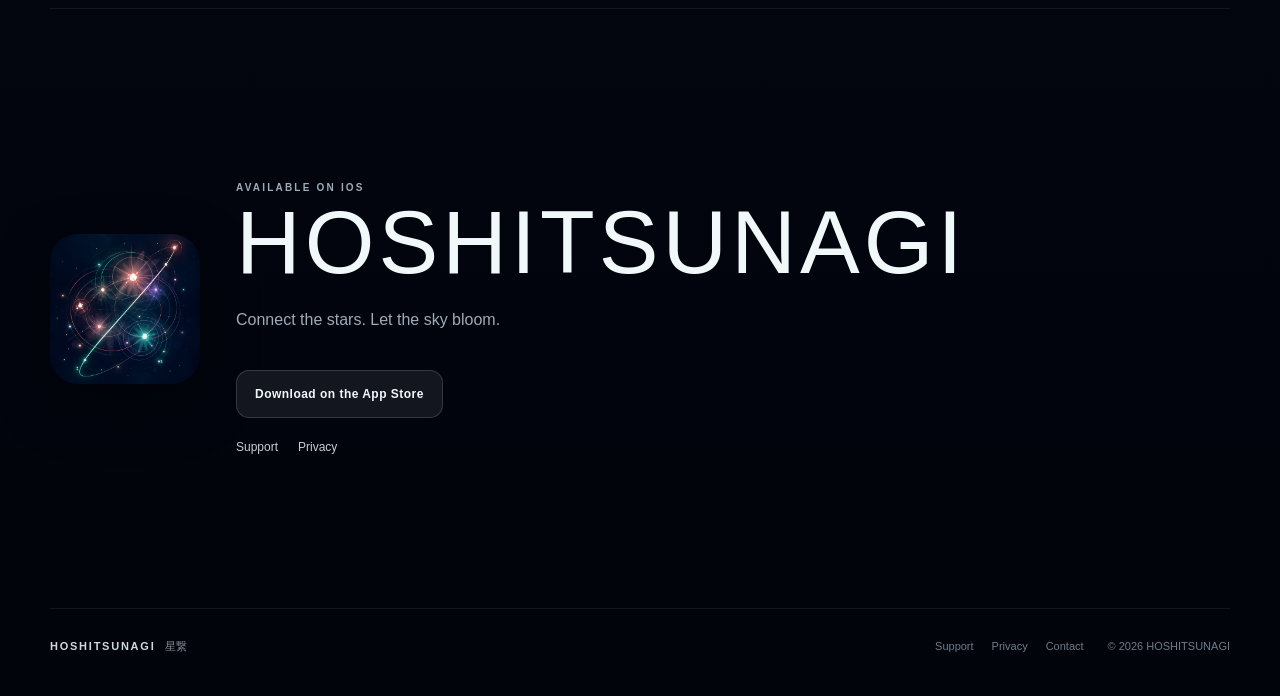
==== commit bc561894: "feat: showcase real PLAY and SPECIAL footage on landing page" ====
--- a/hoshitsunagi/index.html
+++ b/hoshitsunagi/index.html
@@ -22,8 +22,10 @@
   <link rel="stylesheet" href="./styles-9a7e6298.css?v=20261018">
   <link rel="stylesheet" href="./hero-logo.css">
   <link rel="stylesheet" href="./site-stars.css">
+  <link rel="stylesheet" href="./gameplay.css?v=20261018">
   <script src="./hero-logo.js" defer></script>
   <script src="./site-stars.js" defer></script>
+  <script src="./gameplay.js?v=20261018" defer></script>
 </head>
 <body>
   <canvas class="site-stars" data-site-stars aria-hidden="true"></canvas>
@@ -49,7 +51,7 @@
         </p>
         <div class="hero-actions">
           <a class="store-button" href="https://apps.apple.com/app/hoshitsunagi/id6811334455" target="_blank" rel="noopener noreferrer">Download on the App Store</a>
-          <a class="text-link" href="#experience">See how it plays <span aria-hidden="true">↓</span></a>
+          <a class="text-link" href="#gameplay">See how it plays <span aria-hidden="true">↓</span></a>
         </div>
         <p class="release-note">HOSHITSUNAGI v1.0 is available now on the App Store for iOS.</p>
       </div>
@@ -84,6 +86,67 @@
       </div>
     </section>
 
+    <section class="gameplay section-shell" id="gameplay" data-gameplay-showcase aria-labelledby="gameplay-title">
+      <div class="gameplay-heading">
+        <div>
+          <p class="section-kicker">SEE IT IN MOTION</p>
+          <h2 id="gameplay-title">Watch the sky<br><span>bloom.</span></h2>
+        </div>
+        <p class="gameplay-lead">One gesture connects the stars. Watch the light unfold, then discover something SPECIAL — straight from the game.</p>
+      </div>
+
+      <div class="gameplay-layout">
+        <div>
+          <div class="gameplay-options" role="tablist" aria-label="Choose gameplay footage">
+            <button class="gameplay-tab" type="button" role="tab" id="gameplay-tab-play"
+                    aria-controls="gameplay-video-panel" aria-selected="true" tabindex="0"
+                    data-gameplay-clip="play">
+              <span class="gameplay-tab-index">01</span>
+              <span>
+                <span class="gameplay-tab-title">PLAY</span>
+                <span class="gameplay-tab-desc">Connect the stars with a single gesture.</span>
+              </span>
+              <span class="gameplay-tab-symbol" aria-hidden="true">↗</span>
+            </button>
+            <button class="gameplay-tab" type="button" role="tab" id="gameplay-tab-special"
+                    aria-controls="gameplay-video-panel" aria-selected="false" tabindex="-1"
+                    data-gameplay-clip="special">
+              <span class="gameplay-tab-index">02</span>
+              <span>
+                <span class="gameplay-tab-title">SPECIAL</span>
+                <span class="gameplay-tab-desc">See an unexpected discovery bloom.</span>
+              </span>
+              <span class="gameplay-tab-symbol" aria-hidden="true">↗</span>
+            </button>
+          </div>
+          <p class="gameplay-smallprint">Real HOSHITSUNAGI footage · Muted loop preview · Tap Play to start manually</p>
+        </div>
+
+        <div class="gameplay-demo">
+          <div class="gameplay-phone">
+            <div class="gameplay-video-shell" id="gameplay-video-panel" role="tabpanel"
+                 aria-labelledby="gameplay-tab-play" data-gameplay-panel tabindex="0">
+              <video muted playsinline loop controls preload="none" width="720" height="1280"
+                     poster="./presentation/posters/play-1.jpg"
+                     aria-label="HOSHITSUNAGI real gameplay: connecting stars" data-gameplay-video>
+                <source src="./presentation/videos/play-1.mp4" type="video/mp4" data-gameplay-source>
+                Your browser cannot play this video. <a href="./presentation/videos/play-1.mp4">Open gameplay footage</a>.
+              </video>
+              <button class="gameplay-toggle" type="button" aria-label="Play gameplay video"
+                      aria-pressed="false" data-gameplay-toggle>Play</button>
+            </div>
+          </div>
+          <p class="gameplay-footage-caption" aria-live="polite" data-gameplay-caption>PLAY · Actual in-game footage · 11s loop</p>
+        </div>
+      </div>
+
+      <div class="gameplay-footer">
+        <p>Ready to make the sky your own?</p>
+        <a class="store-button" href="https://apps.apple.com/app/hoshitsunagi/id6811334455"
+           target="_blank" rel="noopener noreferrer">Download on the App Store</a>
+      </div>
+    </section>
+
     <section class="experience section-shell" id="experience">
       <div class="section-heading">
         <p class="section-kicker">THE FLOW</p>
--- a/hoshitsunagi/gameplay.css
+++ b/hoshitsunagi/gameplay.css
@@ -0,0 +1,212 @@
+/* HOSHITSUNAGI public gameplay showcase (PLAY / SPECIAL). */
+.gameplay {
+  position: relative;
+  padding-top: clamp(84px, 9vw, 130px);
+  padding-bottom: clamp(94px, 11vw, 152px);
+}
+
+.gameplay-heading {
+  display: grid;
+  grid-template-columns: minmax(0, 1fr) minmax(260px, .66fr);
+  gap: clamp(32px, 7vw, 100px);
+  align-items: end;
+}
+
+.gameplay-heading h2 {
+  margin: 0;
+  font-size: clamp(45px, 6.8vw, 82px);
+  line-height: 1.02;
+  letter-spacing: -.048em;
+  font-weight: 520;
+}
+
+.gameplay-heading h2 span { color: var(--accent-moon); }
+.gameplay-lead {
+  max-width: 415px;
+  margin: 0;
+  color: var(--muted);
+  font-size: 15px;
+  line-height: 1.9;
+}
+
+.gameplay-layout {
+  margin-top: clamp(42px, 6vw, 76px);
+  display: grid;
+  grid-template-columns: minmax(0, .94fr) minmax(300px, 1fr);
+  gap: clamp(36px, 7vw, 110px);
+  align-items: center;
+}
+
+.gameplay-options {
+  display: grid;
+  gap: 13px;
+}
+
+.gameplay-tab {
+  width: 100%;
+  padding: 25px 27px;
+  display: grid;
+  grid-template-columns: 48px minmax(0, 1fr) 20px;
+  align-items: center;
+  gap: 18px;
+  color: var(--text);
+  text-align: left;
+  font: inherit;
+  cursor: pointer;
+  border: 1px solid rgba(240,248,250,.11);
+  border-radius: 20px;
+  background: rgba(240,248,250,.024);
+  transition: background-color 180ms ease, border-color 180ms ease;
+}
+
+.gameplay-tab:hover { background: rgba(240,248,250,.065); }
+.gameplay-tab[aria-selected="true"] {
+  background: linear-gradient(120deg, rgba(112,225,232,.11), rgba(182,161,238,.065));
+  border-color: rgba(112,225,232,.43);
+}
+.gameplay-tab:focus-visible,
+.gameplay-toggle:focus-visible {
+  outline: 3px solid var(--accent-a);
+  outline-offset: 4px;
+}
+
+.gameplay-tab-index {
+  color: #758797;
+  font-size: 12px;
+  font-weight: 650;
+  letter-spacing: .14em;
+}
+.gameplay-tab[aria-selected="true"] .gameplay-tab-index { color: var(--accent-a); }
+.gameplay-tab-title {
+  display: block;
+  font-size: clamp(21px, 2.7vw, 30px);
+  font-weight: 540;
+  line-height: 1.1;
+  letter-spacing: -.026em;
+}
+.gameplay-tab-desc {
+  display: block;
+  margin-top: 9px;
+  color: var(--muted);
+  font-size: 12px;
+  line-height: 1.6;
+}
+.gameplay-tab-symbol {
+  justify-self: end;
+  color: #758797;
+  font-size: 16px;
+}
+.gameplay-tab[aria-selected="true"] .gameplay-tab-symbol { color: var(--accent-a); }
+
+.gameplay-smallprint {
+  margin: 23px 5px 0;
+  color: #80909d;
+  font-size: 11px;
+  line-height: 1.8;
+}
+.gameplay-demo {
+  position: relative;
+  display: grid;
+  justify-items: center;
+  min-width: 0;
+  isolation: isolate;
+}
+.gameplay-demo::before {
+  content: "";
+  position: absolute;
+  z-index: -1;
+  width: min(85%, 450px);
+  height: 64%;
+  left: 50%;
+  top: 17%;
+  transform: translateX(-50%);
+  border-radius: 50%;
+  background: radial-gradient(ellipse, rgba(112,225,232,.12), rgba(182,161,238,.06) 36%, transparent 70%);
+  filter: blur(28px);
+  pointer-events: none;
+}
+.gameplay-phone {
+  width: min(100%, 300px);
+  padding: 9px;
+  border-radius: 33px;
+  border: 1px solid rgba(192,224,241,.27);
+  background: #091022;
+  box-shadow: 0 28px 100px rgba(0,0,0,.42), 0 0 48px rgba(112,225,232,.035);
+}
+.gameplay-video-shell {
+  position: relative;
+  overflow: hidden;
+  border-radius: 25px;
+  background: #030616;
+}
+.gameplay-video-shell video {
+  display: block;
+  width: 100%;
+  aspect-ratio: 9 / 16;
+  height: auto;
+  object-fit: contain;
+  background: #030616;
+}
+.gameplay-toggle {
+  position: absolute;
+  right: 12px;
+  bottom: 12px;
+  min-width: 74px;
+  min-height: 39px;
+  padding: 9px 14px;
+  border: 1px solid rgba(240,248,250,.3);
+  border-radius: 999px;
+  background: rgba(3,8,22,.84);
+  color: #f0f8fa;
+  font: inherit;
+  font-size: 12px;
+  letter-spacing: .03em;
+  cursor: pointer;
+}
+.gameplay-toggle:hover { background: rgba(16,31,54,.95); }
+.gameplay-footage-caption {
+  min-height: 20px;
+  margin: 23px 0 0;
+  color: var(--muted-strong);
+  font-size: 11px;
+  letter-spacing: .045em;
+  text-align: center;
+}
+.gameplay-footer {
+  margin-top: clamp(48px, 6vw, 82px);
+  padding-top: 27px;
+  border-top: 1px solid rgba(240,248,250,.08);
+  display: flex;
+  justify-content: space-between;
+  align-items: center;
+  gap: 22px;
+}
+.gameplay-footer p {
+  margin: 0;
+  color: var(--muted-strong);
+  font-size: 15px;
+}
+.gameplay-footer .store-button { flex-shrink: 0; }
+
+@media (max-width: 900px) {
+  .gameplay-heading { grid-template-columns: 1fr; gap: 22px; }
+  .gameplay-layout { grid-template-columns: 1fr 1fr; gap: 24px; }
+  .gameplay-tab { grid-template-columns: 24px minmax(0, 1fr) 14px; padding: 20px 17px; gap: 13px; }
+  .gameplay-phone { width: min(100%, 290px); }
+}
+@media (max-width: 650px) {
+  .gameplay-layout { grid-template-columns: 1fr; gap: 34px; }
+  .gameplay-options { grid-template-columns: 1fr 1fr; gap: 10px; }
+  .gameplay-tab { display: block; min-height: 114px; padding: 18px 14px; border-radius: 16px; }
+  .gameplay-tab-index { display: block; margin-bottom: 13px; }
+  .gameplay-tab-title { font-size: 20px; }
+  .gameplay-tab-desc { margin-top: 7px; font-size: 11px; }
+  .gameplay-tab-symbol { display: none; }
+  .gameplay-smallprint { margin: 14px 2px 0; }
+  .gameplay-phone { width: min(76vw, 280px); }
+  .gameplay-footer { align-items: stretch; flex-direction: column; }
+  .gameplay-footer .store-button { width: 100%; }
+}
+@media (prefers-reduced-motion: reduce) {
+  .gameplay-tab { transition: none; }
+}
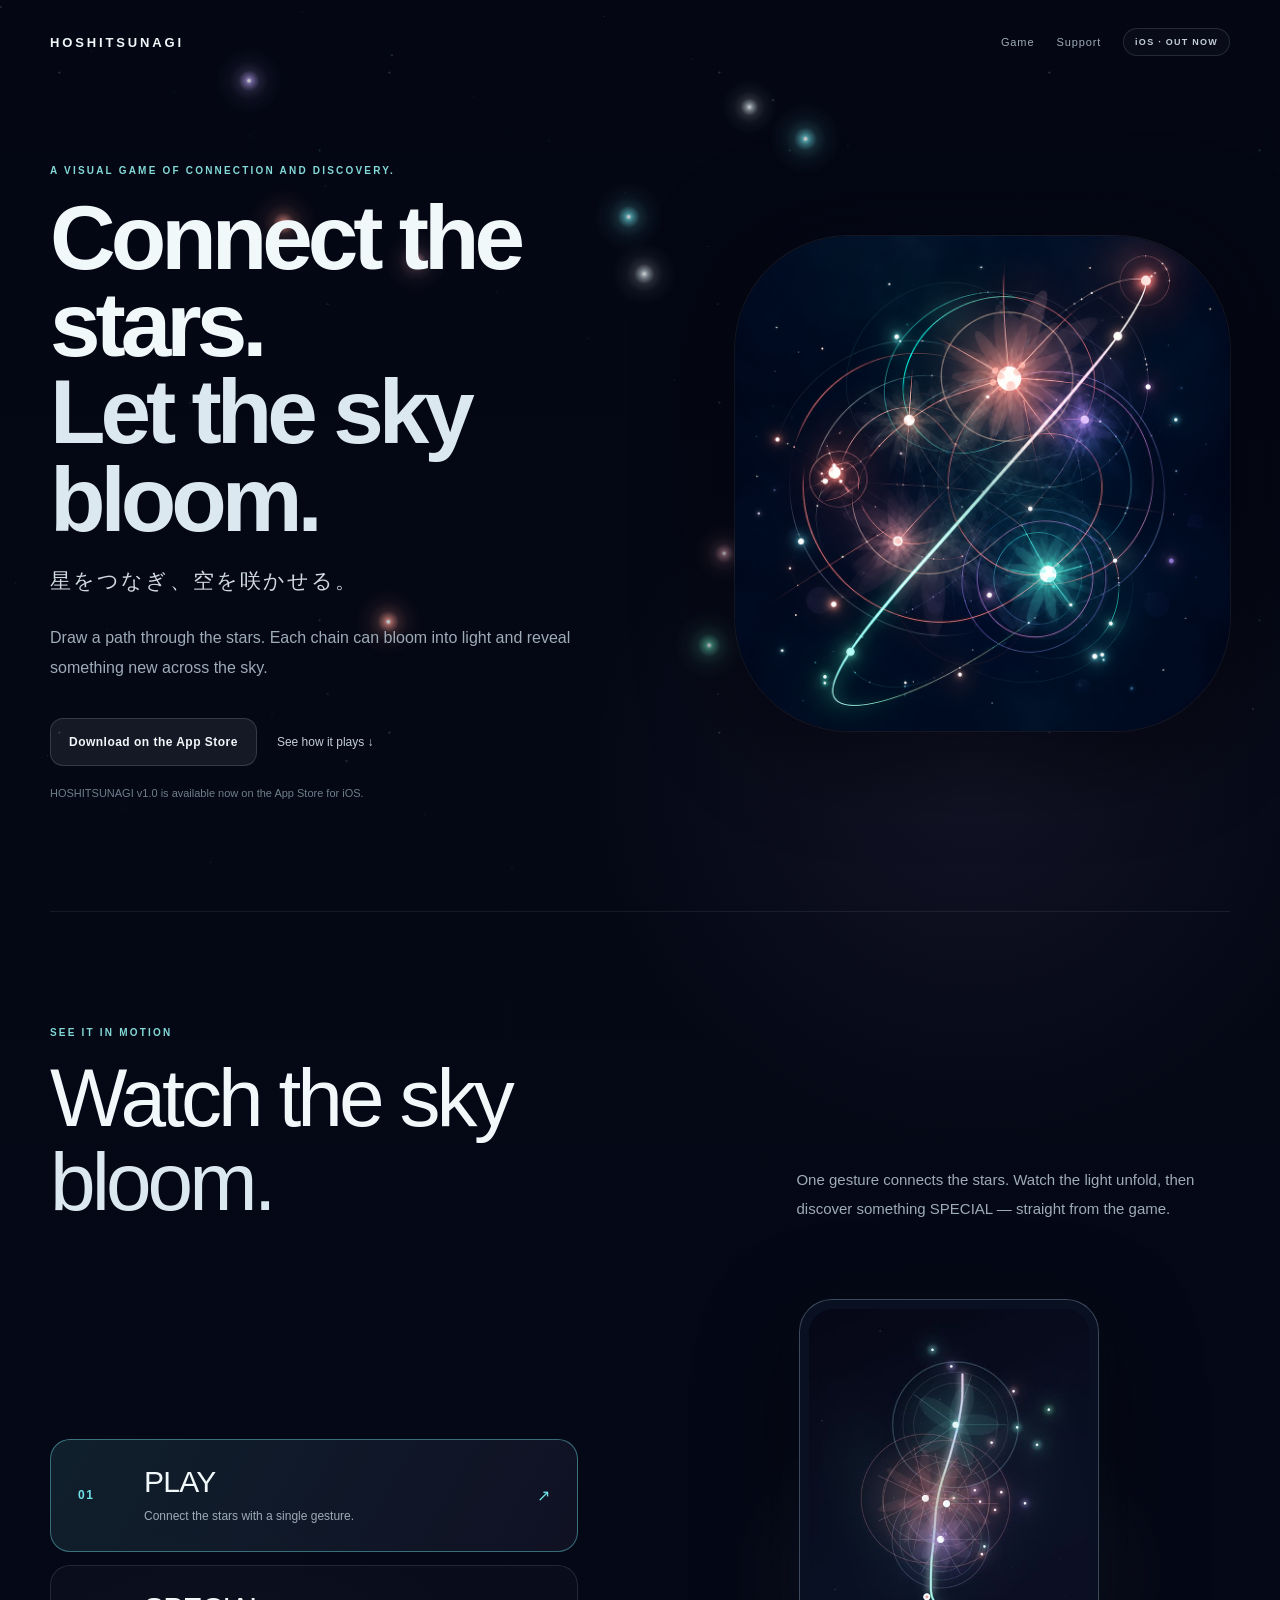
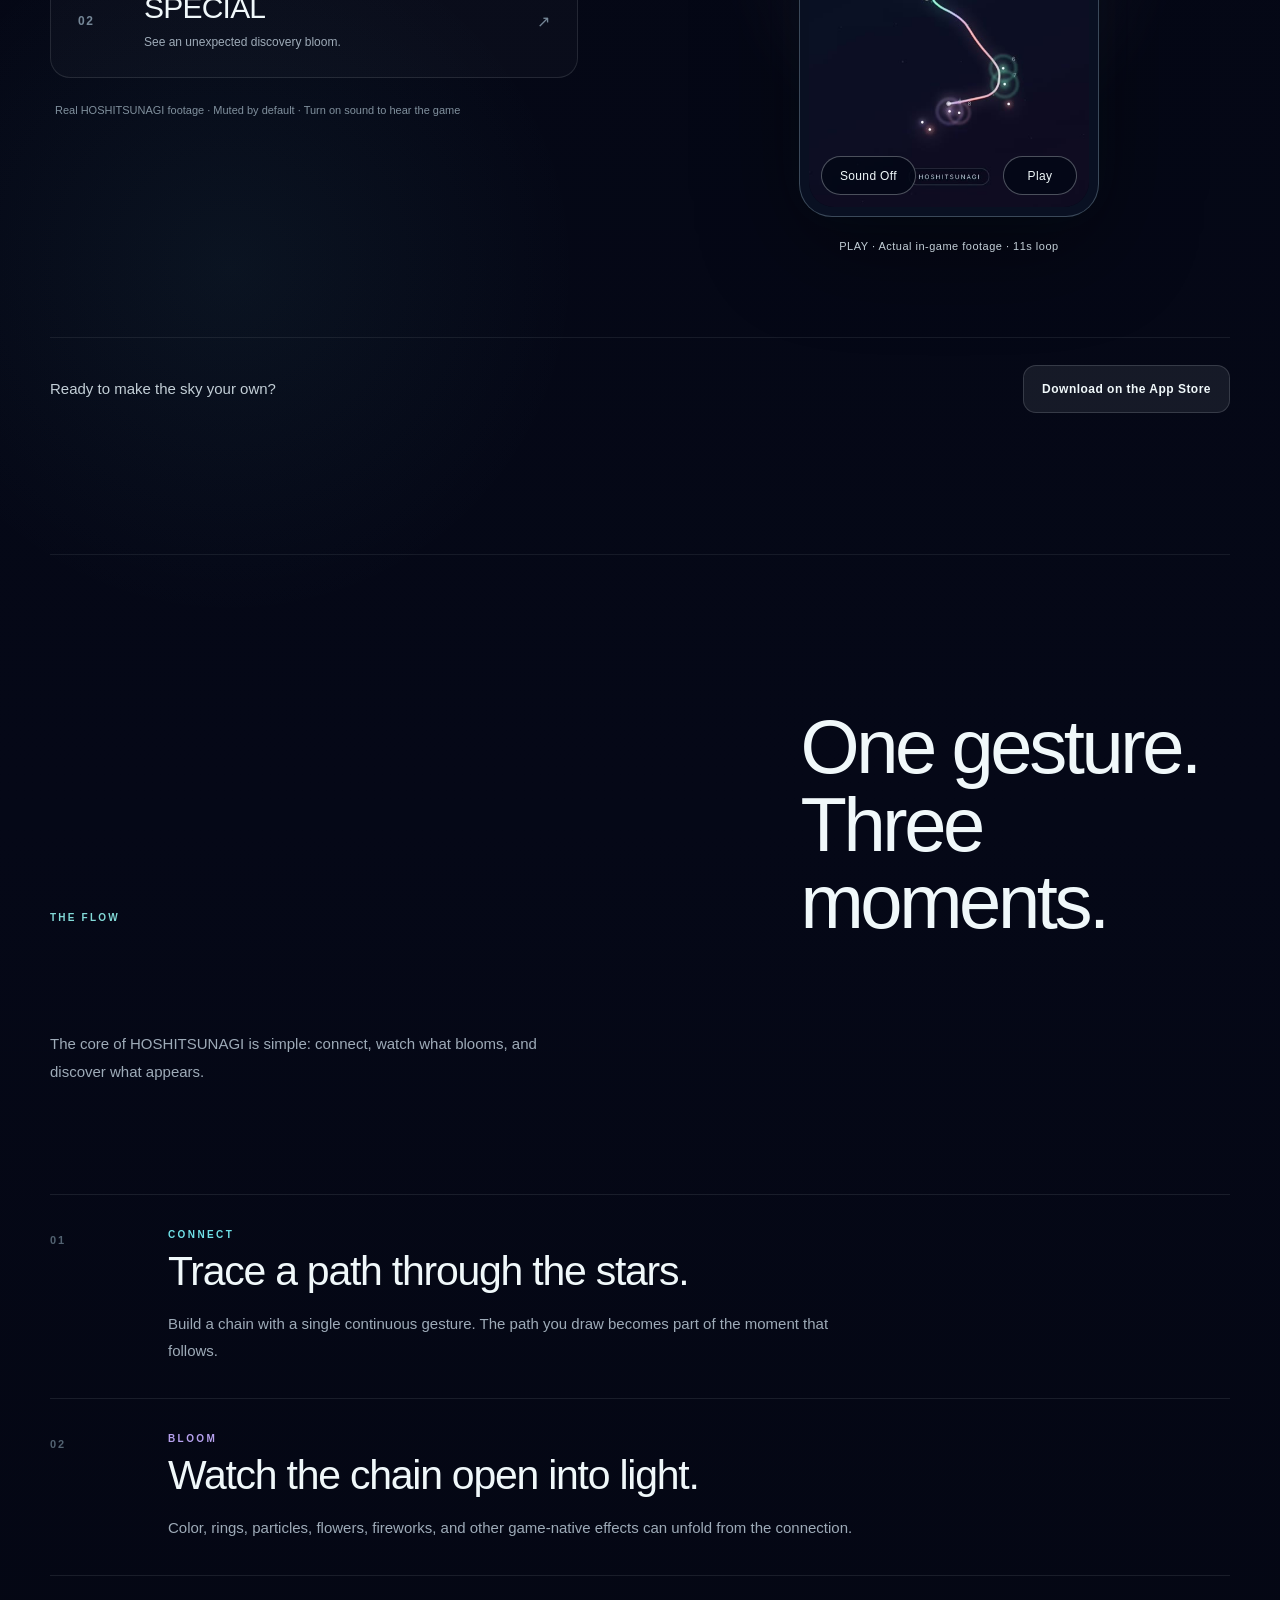
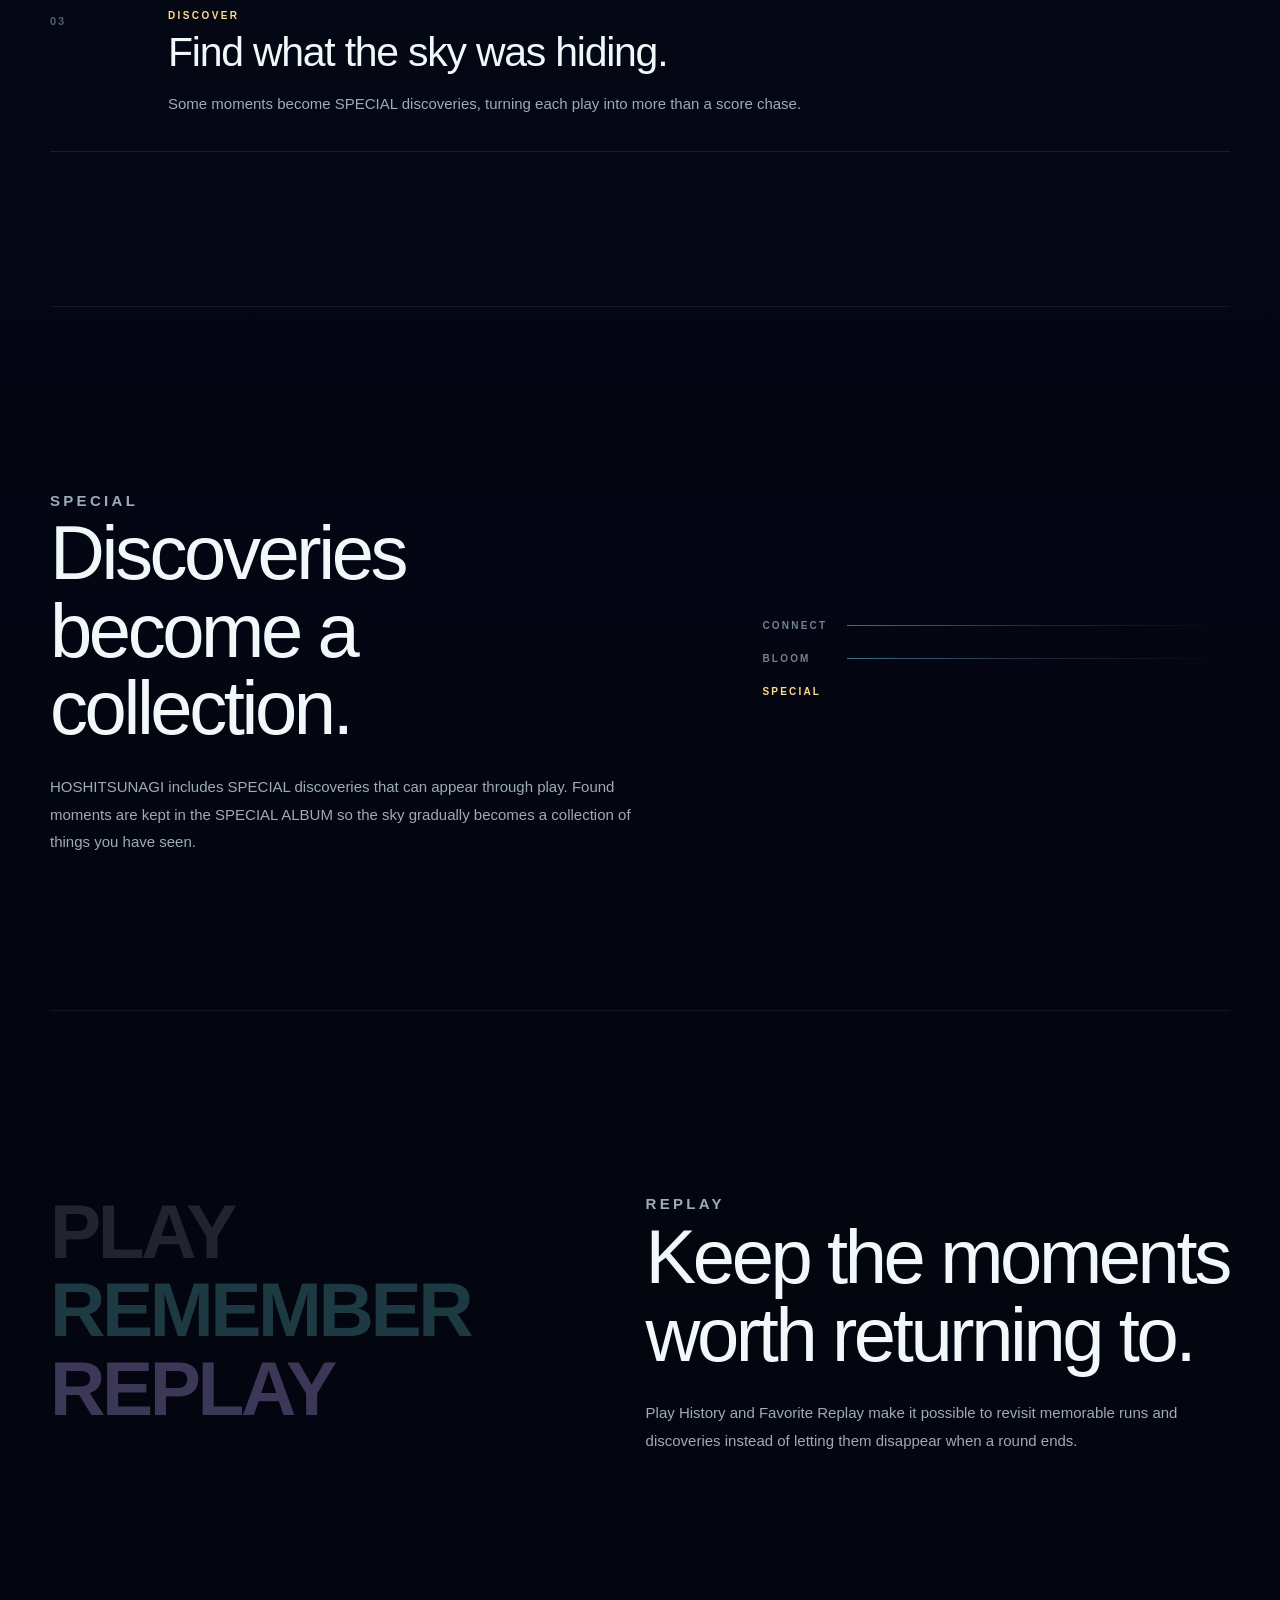
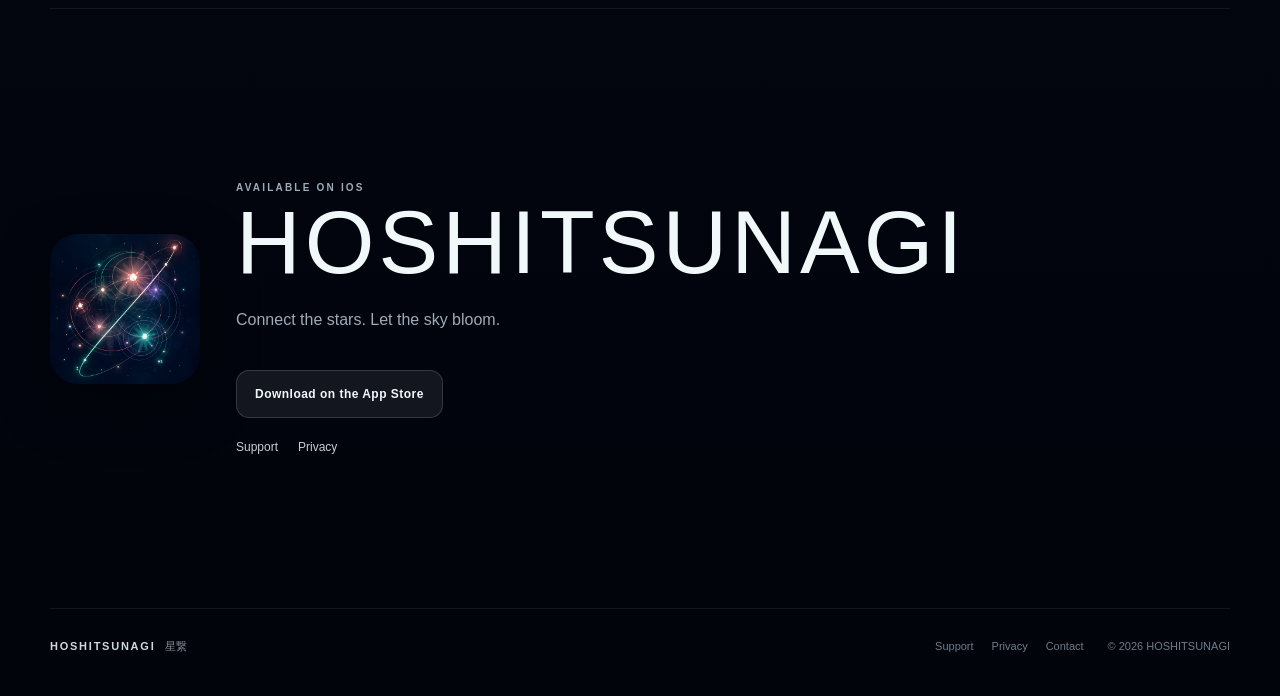
==== commit e7d2bb63: "feat: expose muted-by-default sound toggle in gameplay preview" ====
--- a/hoshitsunagi/index.html
+++ b/hoshitsunagi/index.html
@@ -22,10 +22,10 @@
   <link rel="stylesheet" href="./styles-9a7e6298.css?v=20261018">
   <link rel="stylesheet" href="./hero-logo.css">
   <link rel="stylesheet" href="./site-stars.css">
-  <link rel="stylesheet" href="./gameplay.css?v=20261018">
+  <link rel="stylesheet" href="./gameplay.css?v=20261018-audio">
   <script src="./hero-logo.js" defer></script>
   <script src="./site-stars.js" defer></script>
-  <script src="./gameplay.js?v=20261018" defer></script>
+  <script src="./gameplay.js?v=20261018-audio" defer></script>
 </head>
 <body>
   <canvas class="site-stars" data-site-stars aria-hidden="true"></canvas>
@@ -119,7 +119,7 @@
               <span class="gameplay-tab-symbol" aria-hidden="true">↗</span>
             </button>
           </div>
-          <p class="gameplay-smallprint">Real HOSHITSUNAGI footage · Muted loop preview · Tap Play to start manually</p>
+          <p class="gameplay-smallprint">Real HOSHITSUNAGI footage · Muted by default · Turn on sound to hear the game</p>
         </div>
 
         <div class="gameplay-demo">
@@ -132,6 +132,8 @@
                 <source src="./presentation/videos/play-1.mp4" type="video/mp4" data-gameplay-source>
                 Your browser cannot play this video. <a href="./presentation/videos/play-1.mp4">Open gameplay footage</a>.
               </video>
+              <button class="gameplay-sound" type="button" aria-label="Turn sound on"
+                      aria-pressed="false" data-gameplay-sound>Sound Off</button>
               <button class="gameplay-toggle" type="button" aria-label="Play gameplay video"
                       aria-pressed="false" data-gameplay-toggle>Play</button>
             </div>
--- a/hoshitsunagi/gameplay.css
+++ b/hoshitsunagi/gameplay.css
@@ -65,7 +65,8 @@
   border-color: rgba(112,225,232,.43);
 }
 .gameplay-tab:focus-visible,
-.gameplay-toggle:focus-visible {
+.gameplay-toggle:focus-visible,
+.gameplay-sound:focus-visible {
   outline: 3px solid var(--accent-a);
   outline-offset: 4px;
 }
@@ -147,7 +148,8 @@
   object-fit: contain;
   background: #030616;
 }
-.gameplay-toggle {
+.gameplay-toggle,
+.gameplay-sound {
   position: absolute;
   right: 12px;
   bottom: 12px;
@@ -163,7 +165,17 @@
   letter-spacing: .03em;
   cursor: pointer;
 }
-.gameplay-toggle:hover { background: rgba(16,31,54,.95); }
+.gameplay-toggle:hover,
+.gameplay-sound:hover { background: rgba(16,31,54,.95); }
+.gameplay-sound {
+  left: 12px;
+  right: auto;
+  min-width: 95px;
+}
+.gameplay-sound[aria-pressed="true"] {
+  border-color: rgba(112,225,232,.65);
+  color: var(--accent-a);
+}
 .gameplay-footage-caption {
   min-height: 20px;
   margin: 23px 0 0;
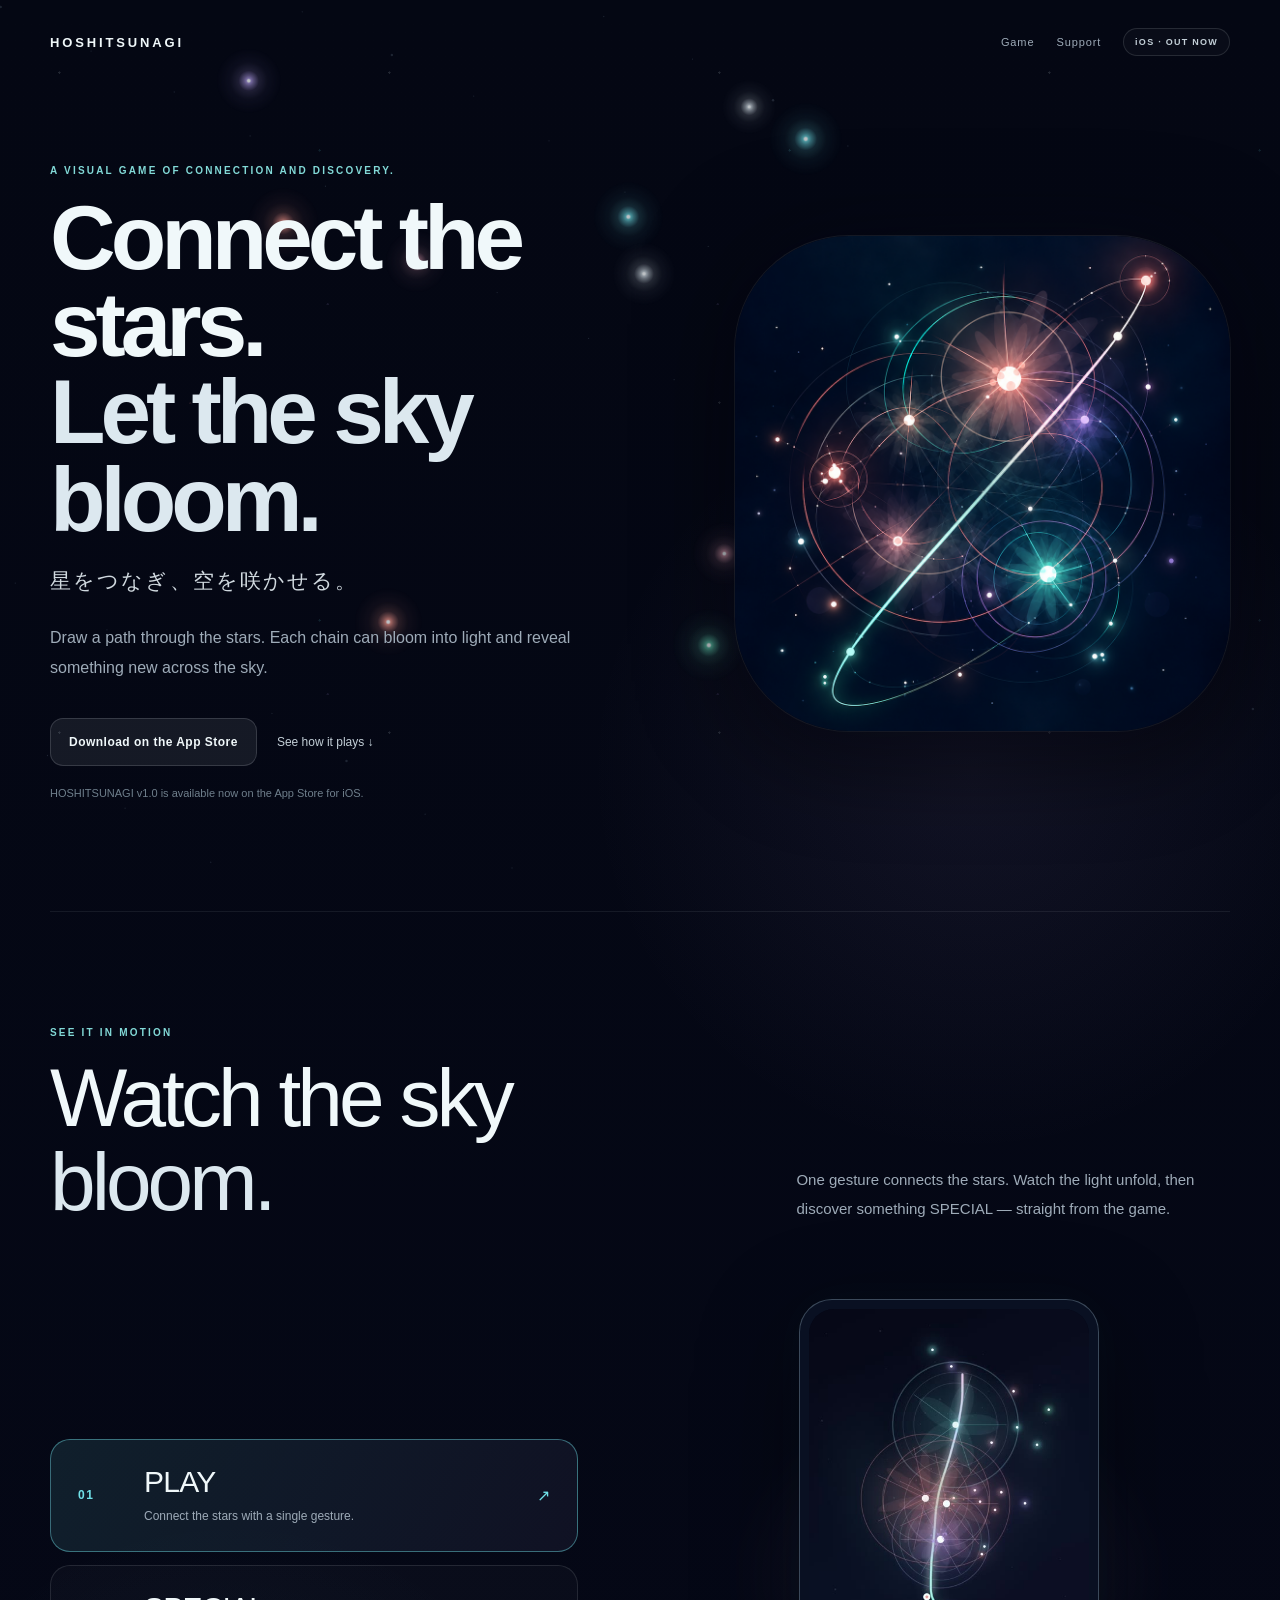
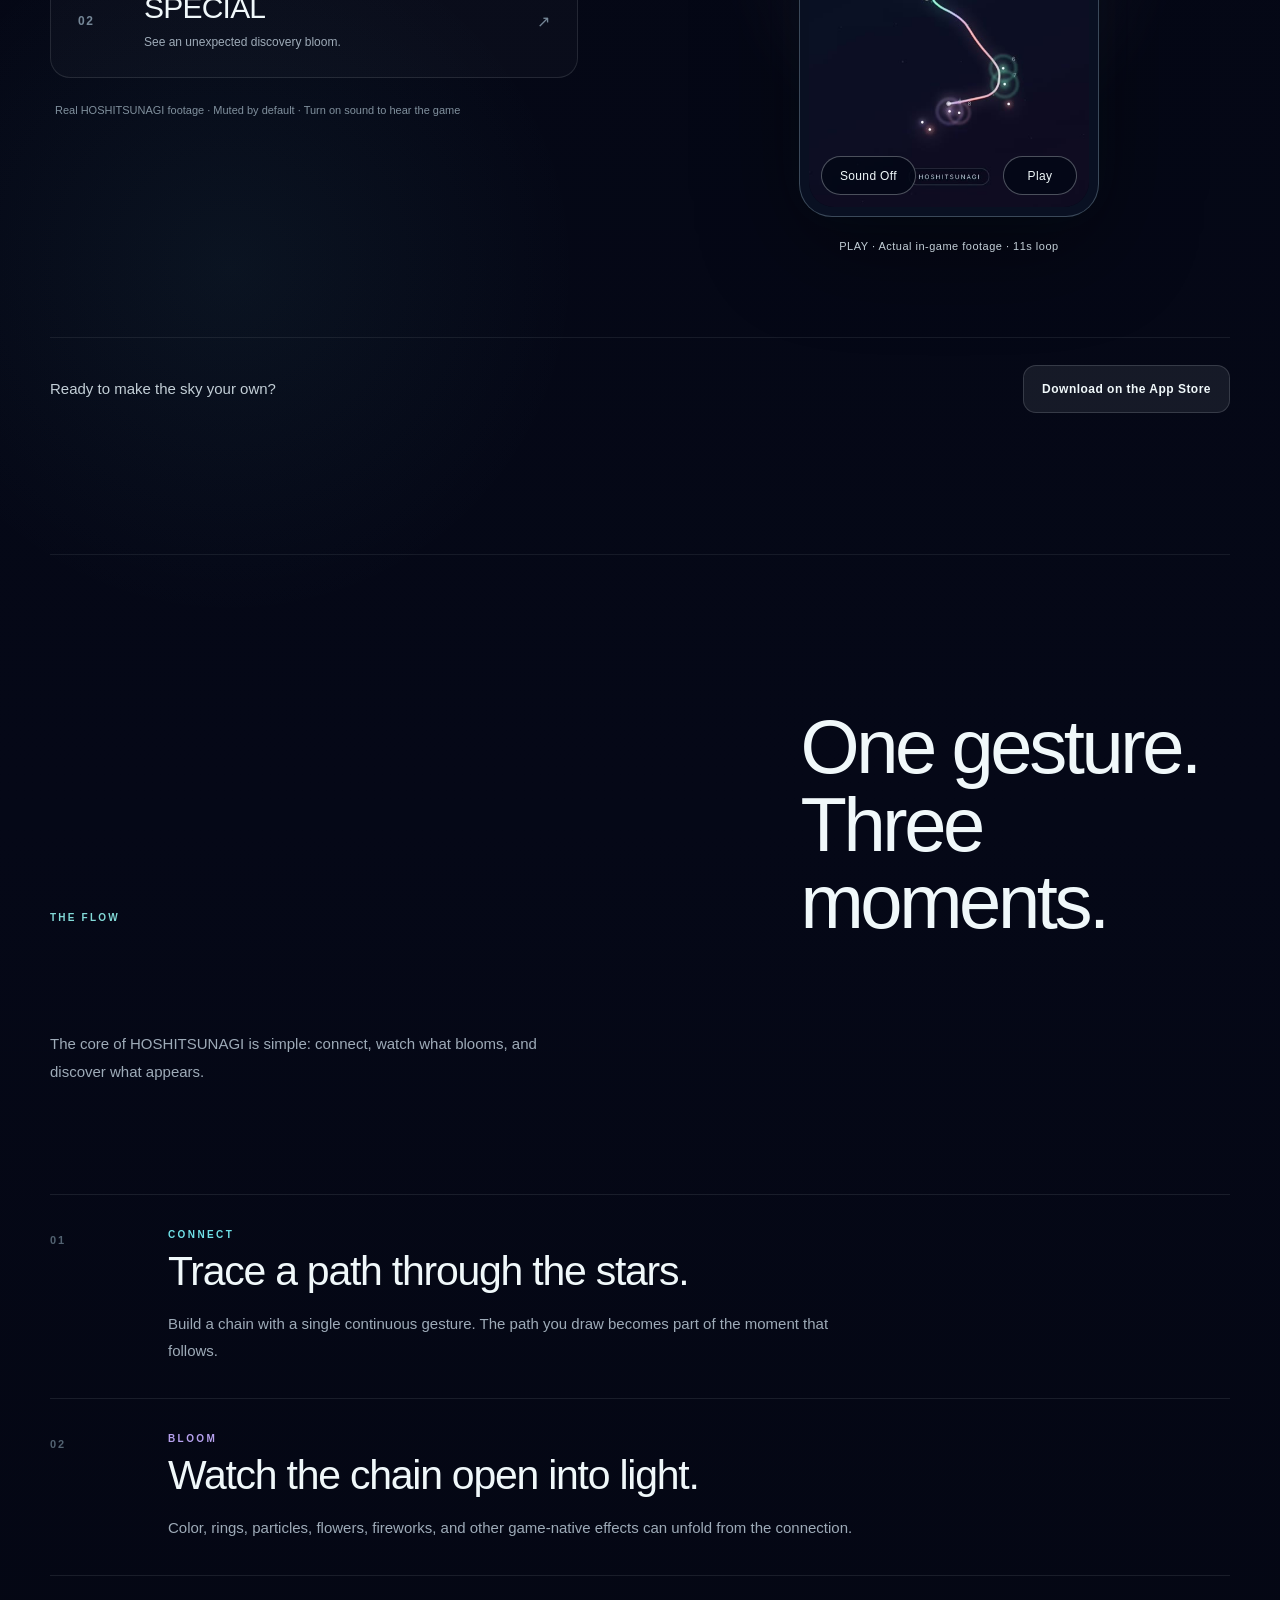
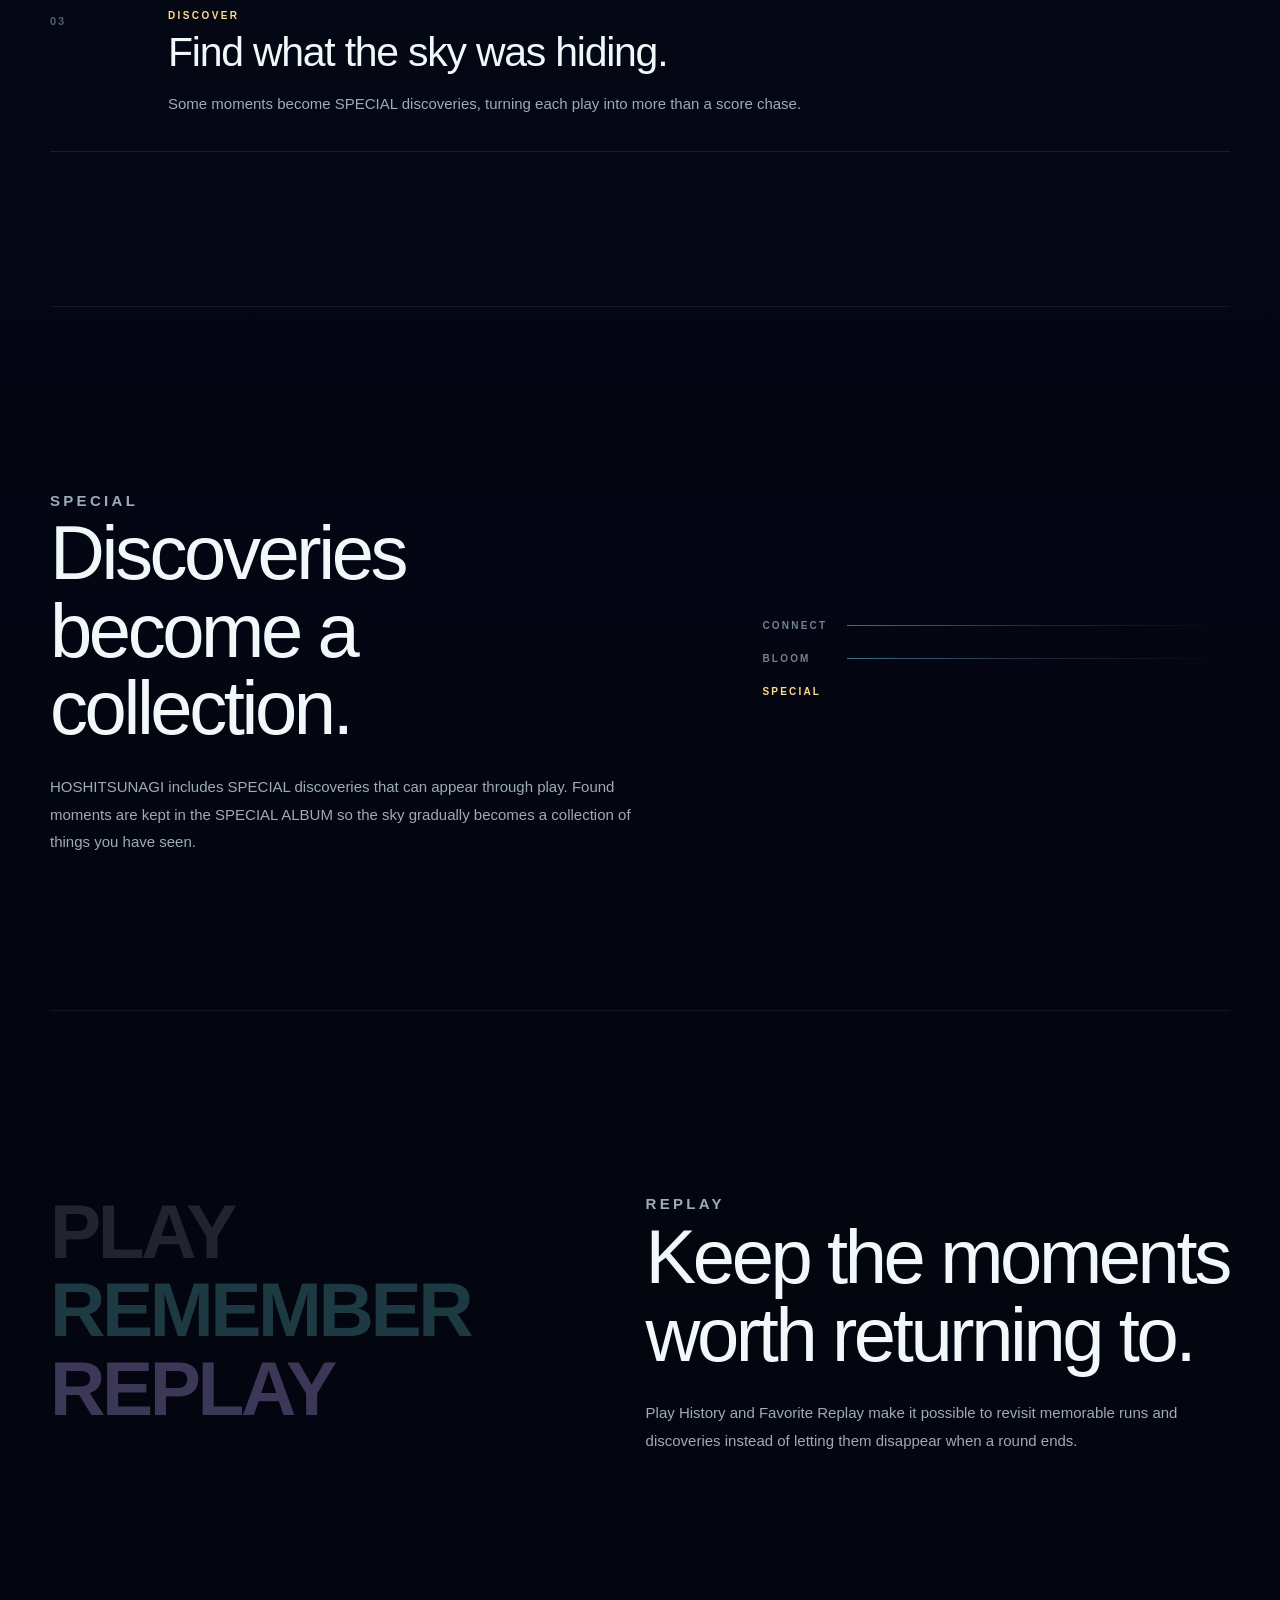
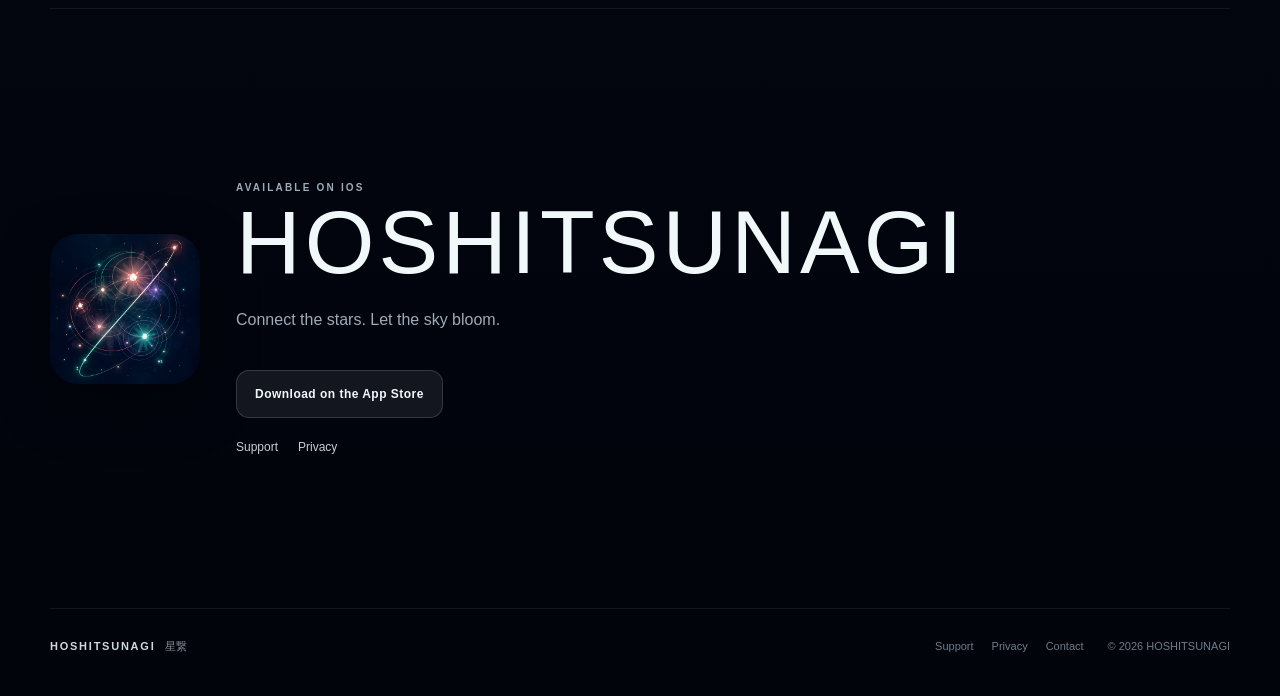
==== commit d0303b3a: "feat: enable Safari Smart App Banner for HOSHITSUNAGI" ====
--- a/hoshitsunagi/index.html
+++ b/hoshitsunagi/index.html
@@ -3,6 +3,7 @@
 <head>
   <meta charset="utf-8">
   <meta name="viewport" content="width=device-width, initial-scale=1">
+  <meta name="apple-itunes-app" content="app-id=6811334455">
   <title>HOSHITSUNAGI — Connect the stars. Let the sky bloom.</title>
   <meta name="description" content="HOSHITSUNAGI is a visual game about connecting stars, watching chains bloom, and discovering SPECIALs in a living sky.">
   <meta name="theme-color" content="#040713">
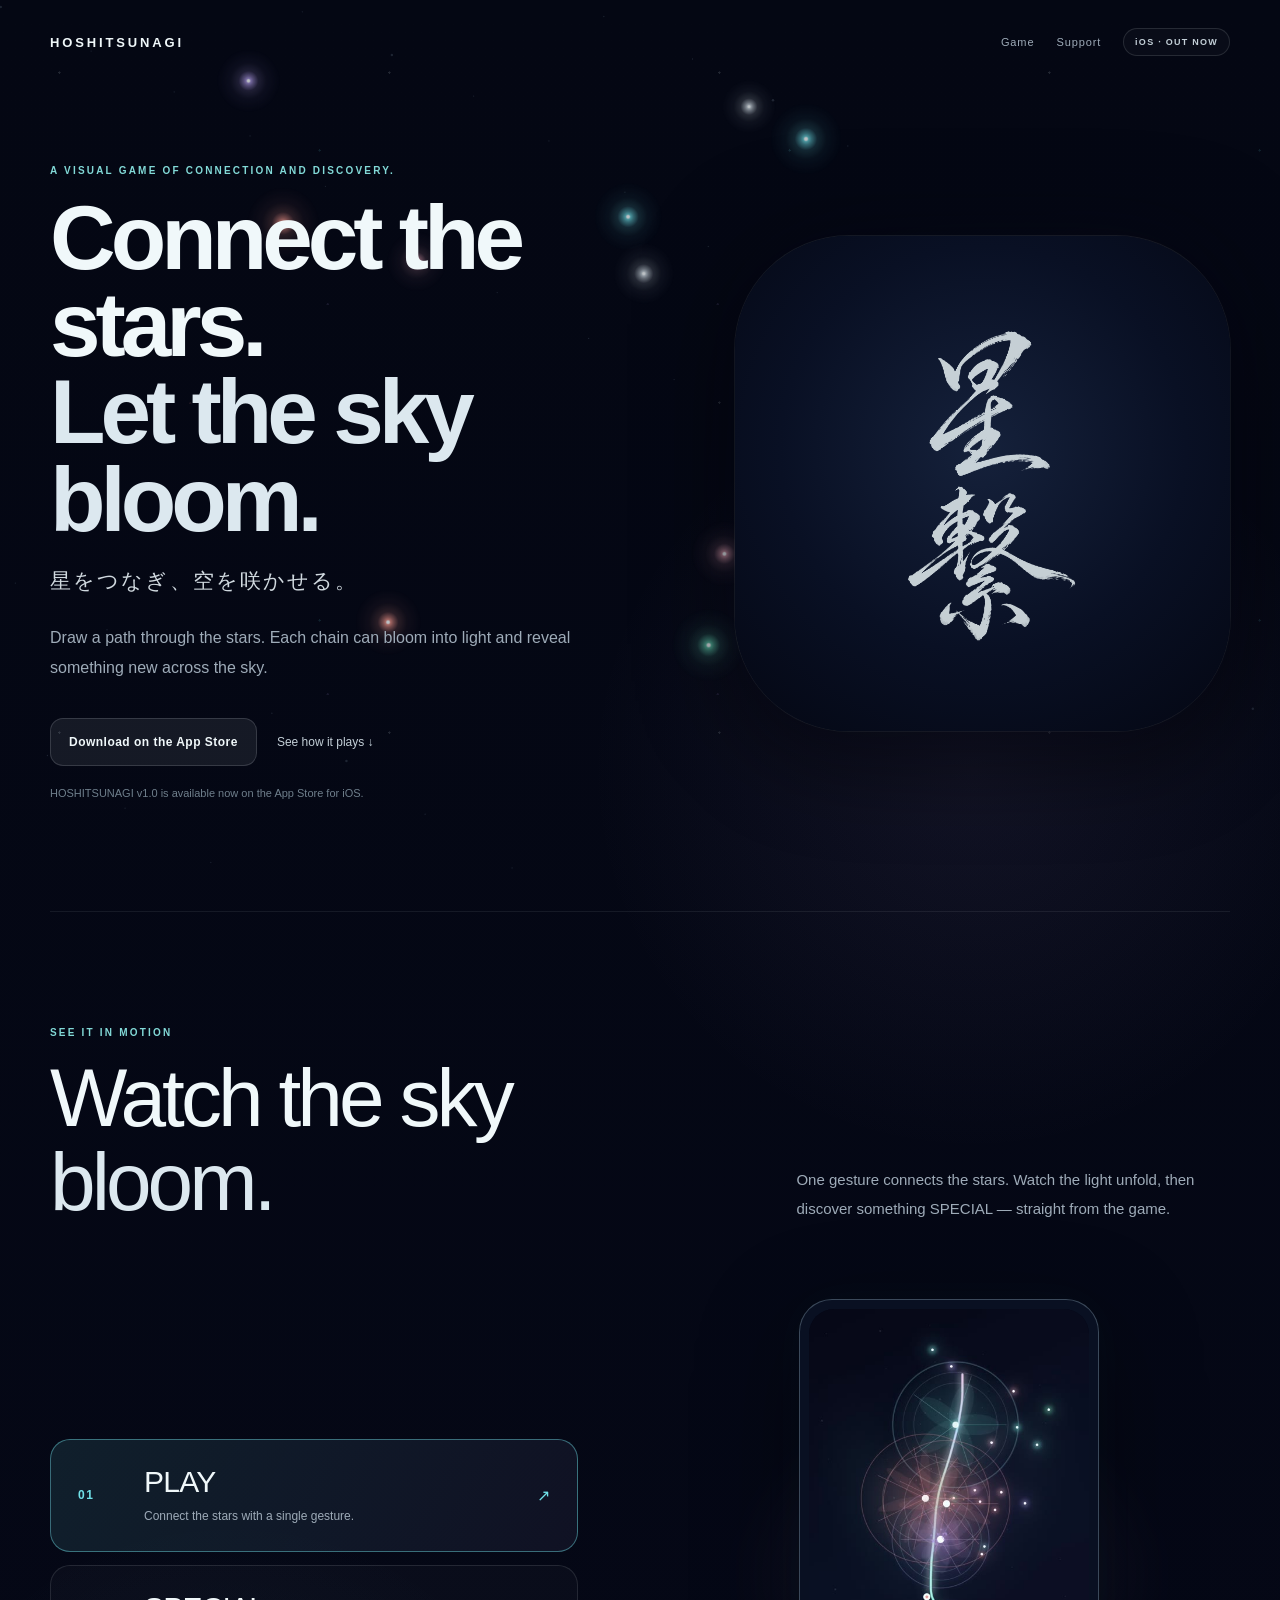
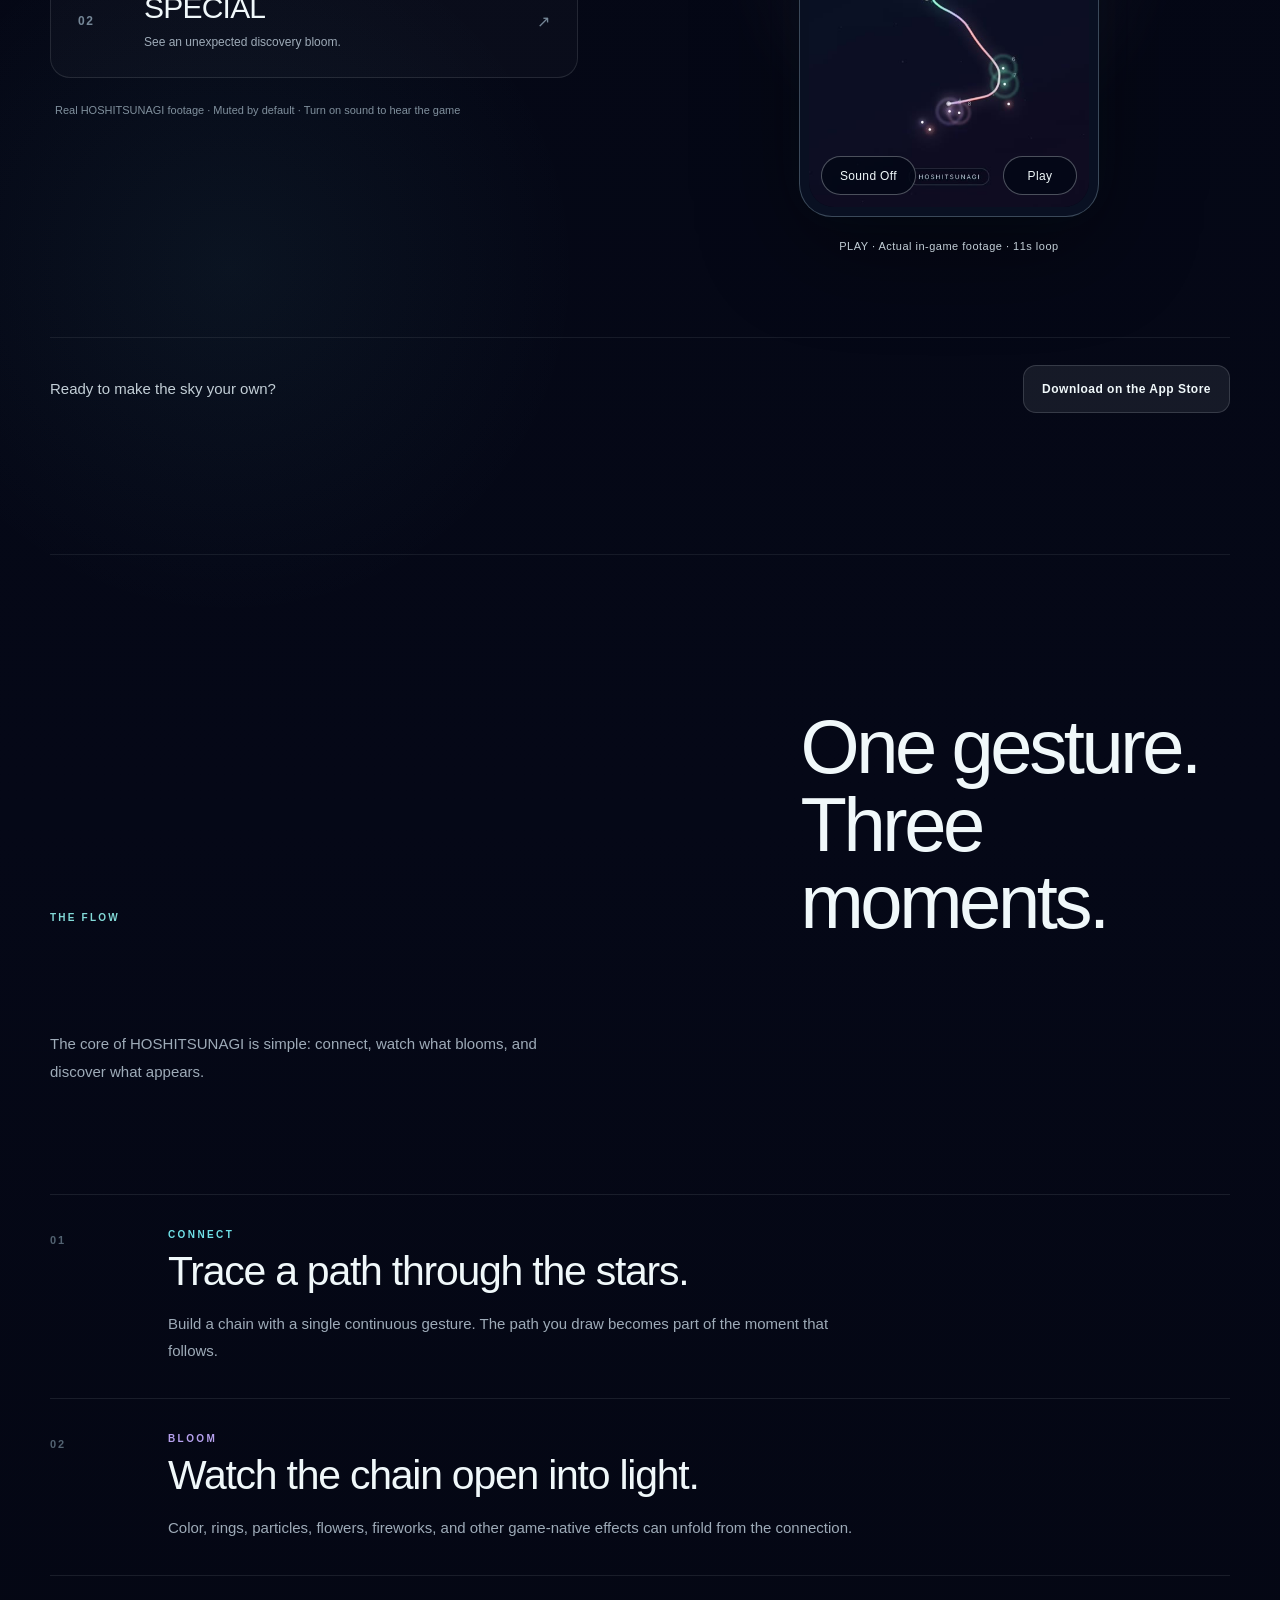
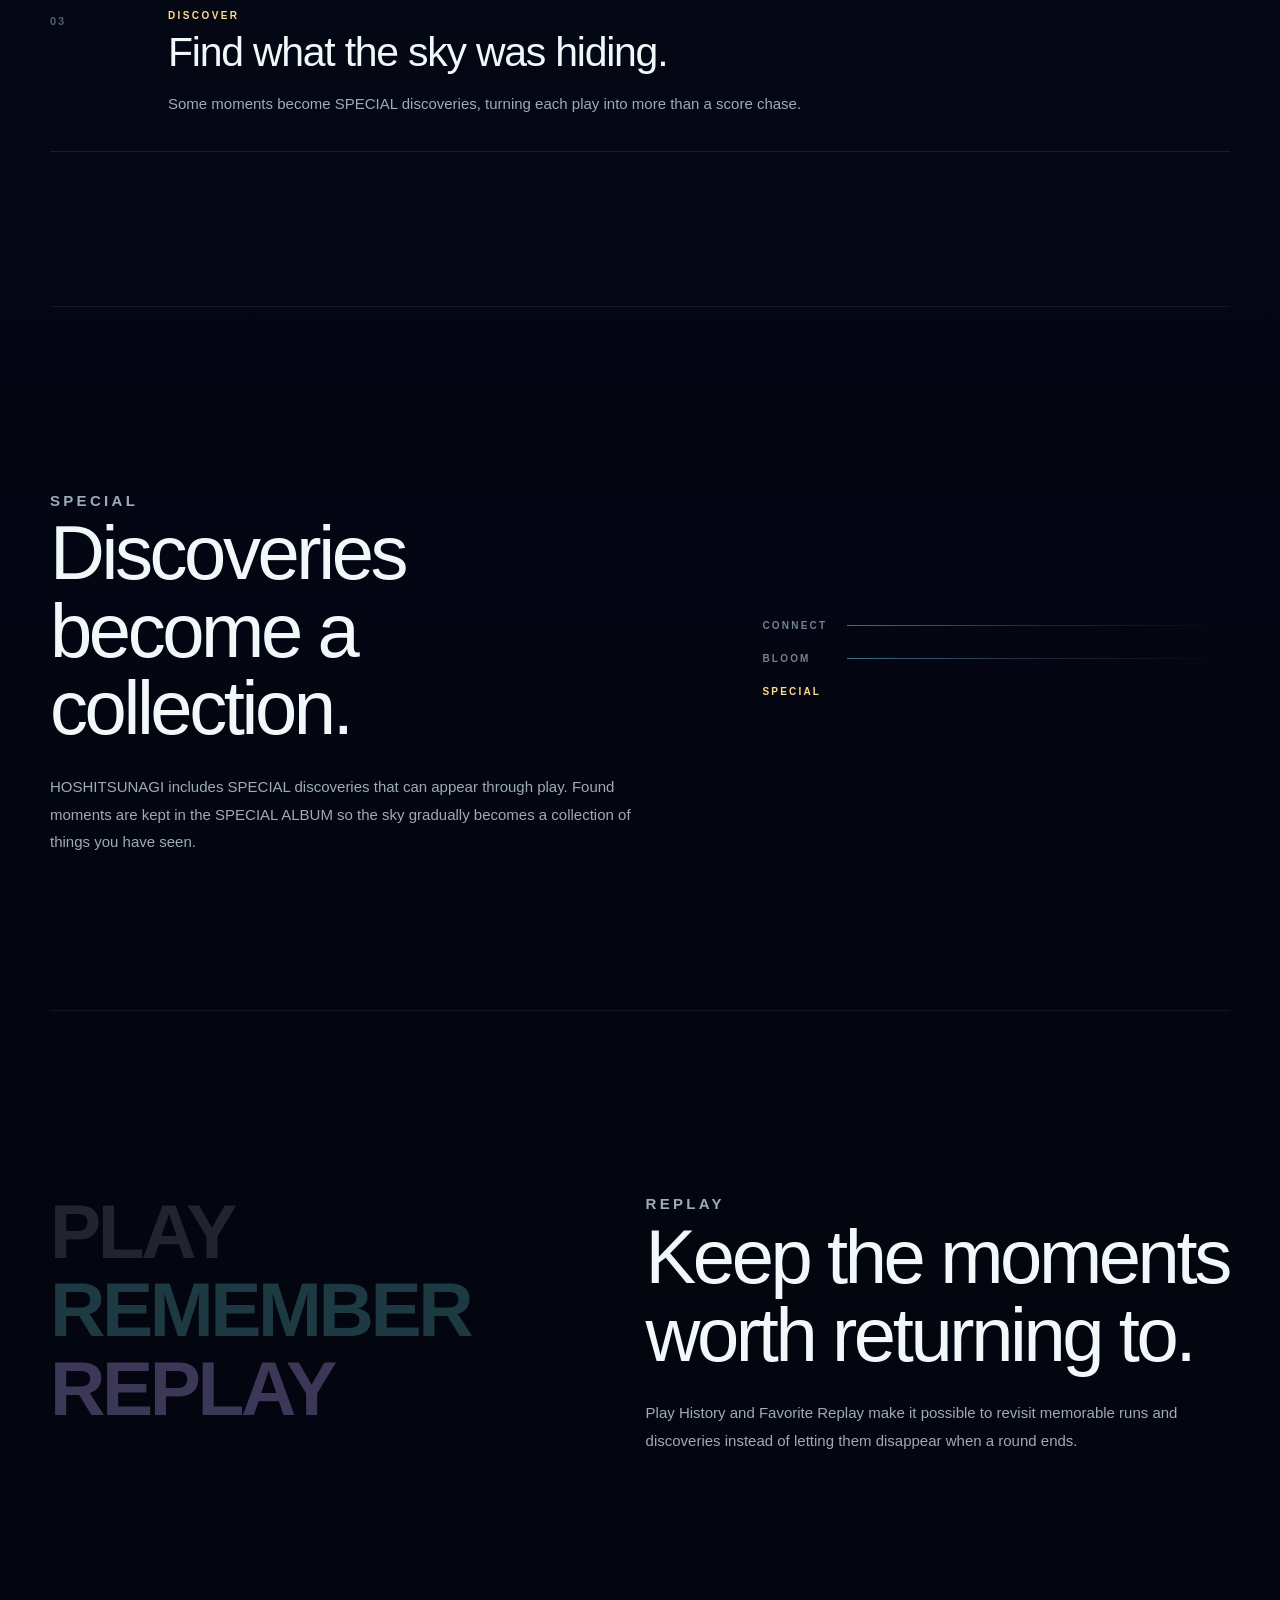
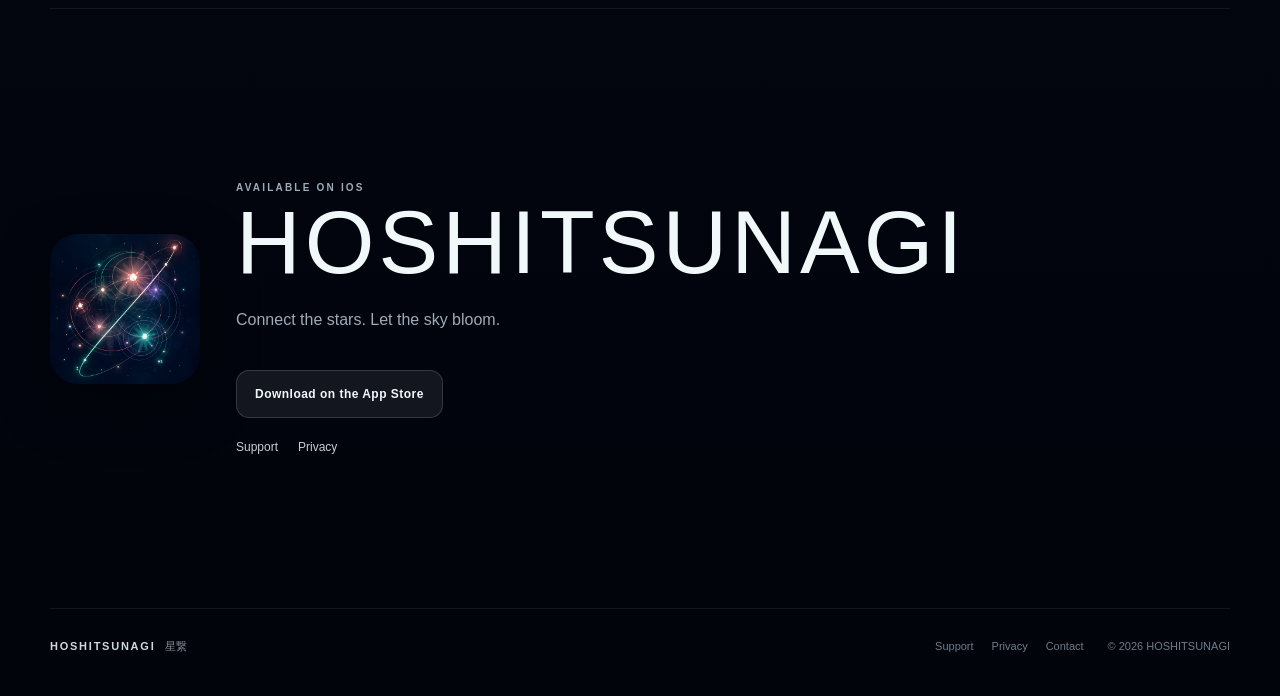
==== commit 5fe0e36d: "feat: label three App Store CTAs for lightweight click analytics" ====
--- a/hoshitsunagi/index.html
+++ b/hoshitsunagi/index.html
@@ -27,6 +27,7 @@
   <script src="./hero-logo.js" defer></script>
   <script src="./site-stars.js" defer></script>
   <script src="./gameplay.js?v=20261018-audio" defer></script>
+  <script src="./app-store-clicks.js?v=20261018" defer></script>
 </head>
 <body>
   <canvas class="site-stars" data-site-stars aria-hidden="true"></canvas>
@@ -51,7 +52,7 @@
           Draw a path through the stars. Each chain can bloom into light and reveal something new across the sky.
         </p>
         <div class="hero-actions">
-          <a class="store-button" href="https://apps.apple.com/app/hoshitsunagi/id6811334455" target="_blank" rel="noopener noreferrer">Download on the App Store</a>
+          <a class="store-button" data-app-store-position="hero" href="https://apps.apple.com/app/hoshitsunagi/id6811334455" target="_blank" rel="noopener noreferrer">Download on the App Store</a>
           <a class="text-link" href="#gameplay">See how it plays <span aria-hidden="true">↓</span></a>
         </div>
         <p class="release-note">HOSHITSUNAGI v1.0 is available now on the App Store for iOS.</p>
@@ -145,7 +146,7 @@
 
       <div class="gameplay-footer">
         <p>Ready to make the sky your own?</p>
-        <a class="store-button" href="https://apps.apple.com/app/hoshitsunagi/id6811334455"
+        <a class="store-button" data-app-store-position="gameplay" href="https://apps.apple.com/app/hoshitsunagi/id6811334455"
            target="_blank" rel="noopener noreferrer">Download on the App Store</a>
       </div>
     </section>
@@ -226,7 +227,7 @@
         <h2>HOSHITSUNAGI</h2>
         <p>Connect the stars. Let the sky bloom.</p>
         <div class="hero-actions">
-          <a class="store-button" href="https://apps.apple.com/app/hoshitsunagi/id6811334455" target="_blank" rel="noopener noreferrer">Download on the App Store</a>
+          <a class="store-button" data-app-store-position="footer" href="https://apps.apple.com/app/hoshitsunagi/id6811334455" target="_blank" rel="noopener noreferrer">Download on the App Store</a>
         </div>
         <div class="release-links">
           <a href="./support/">Support</a>
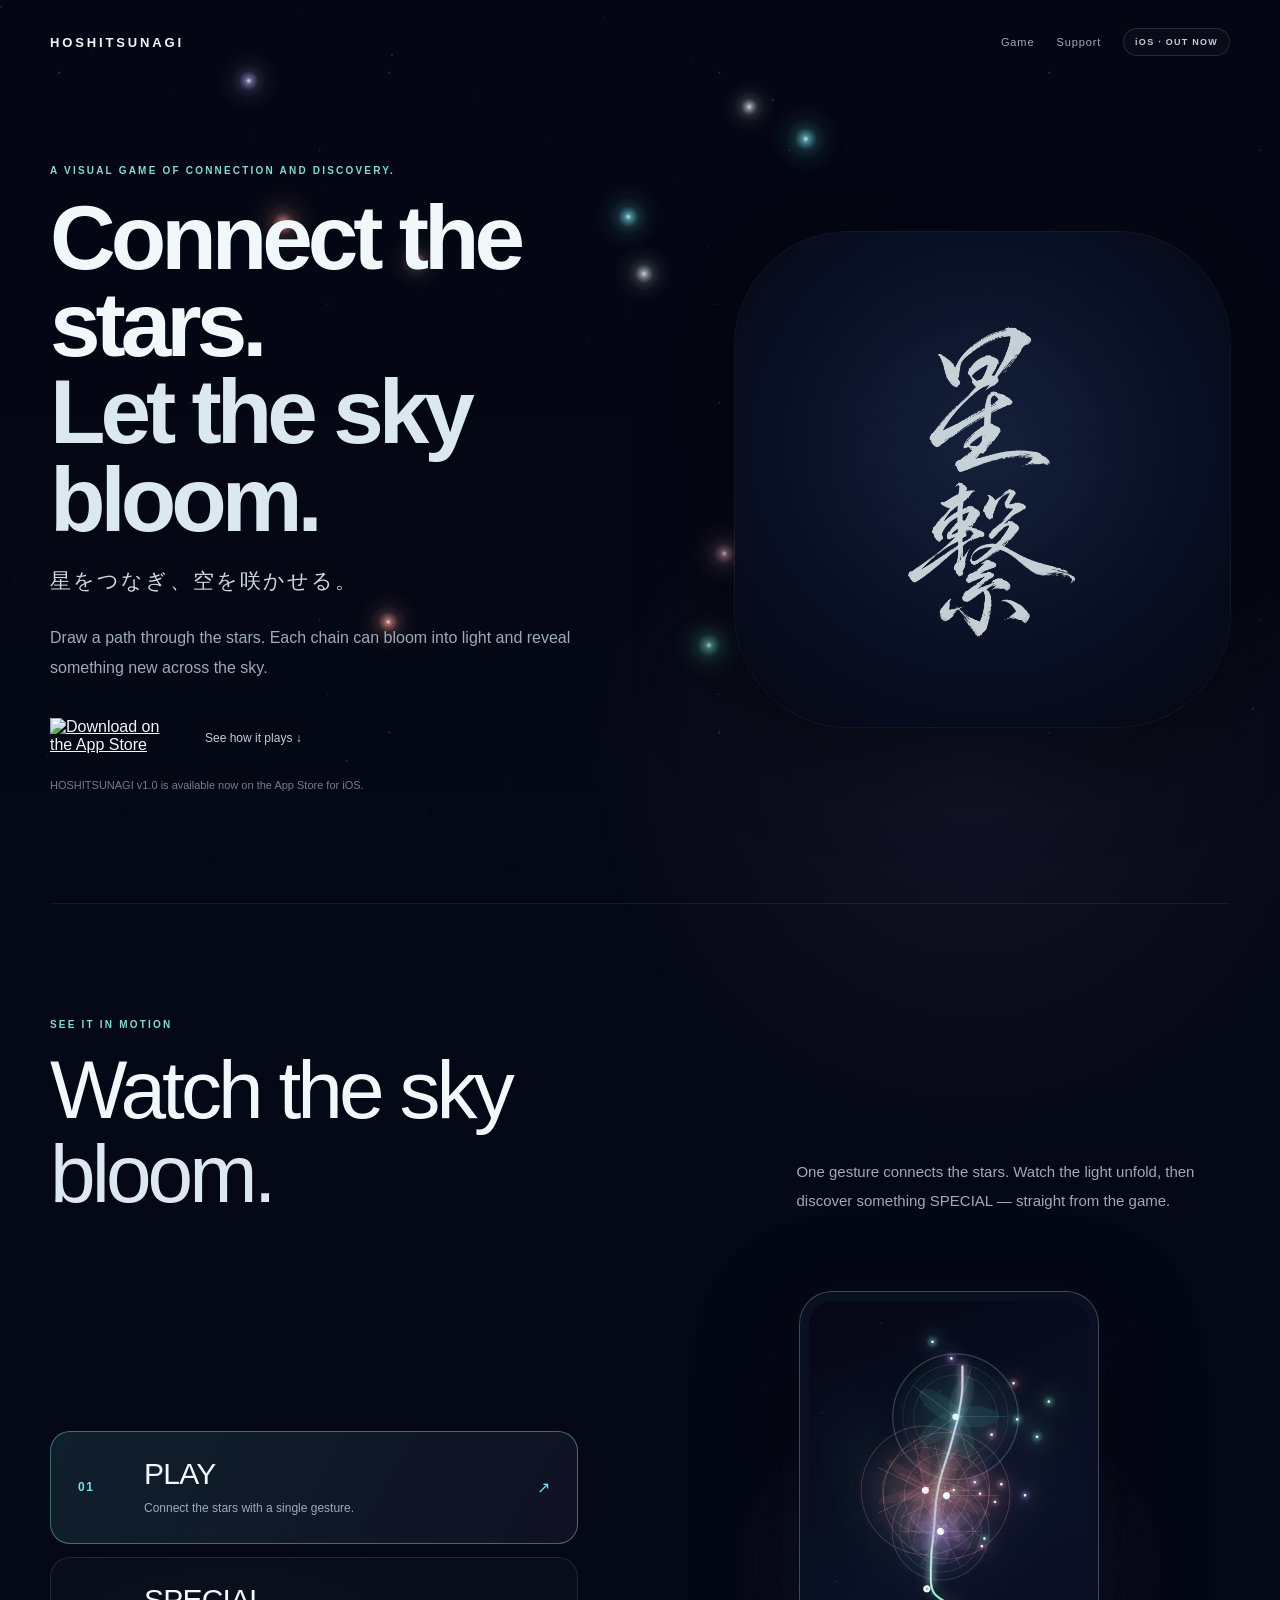
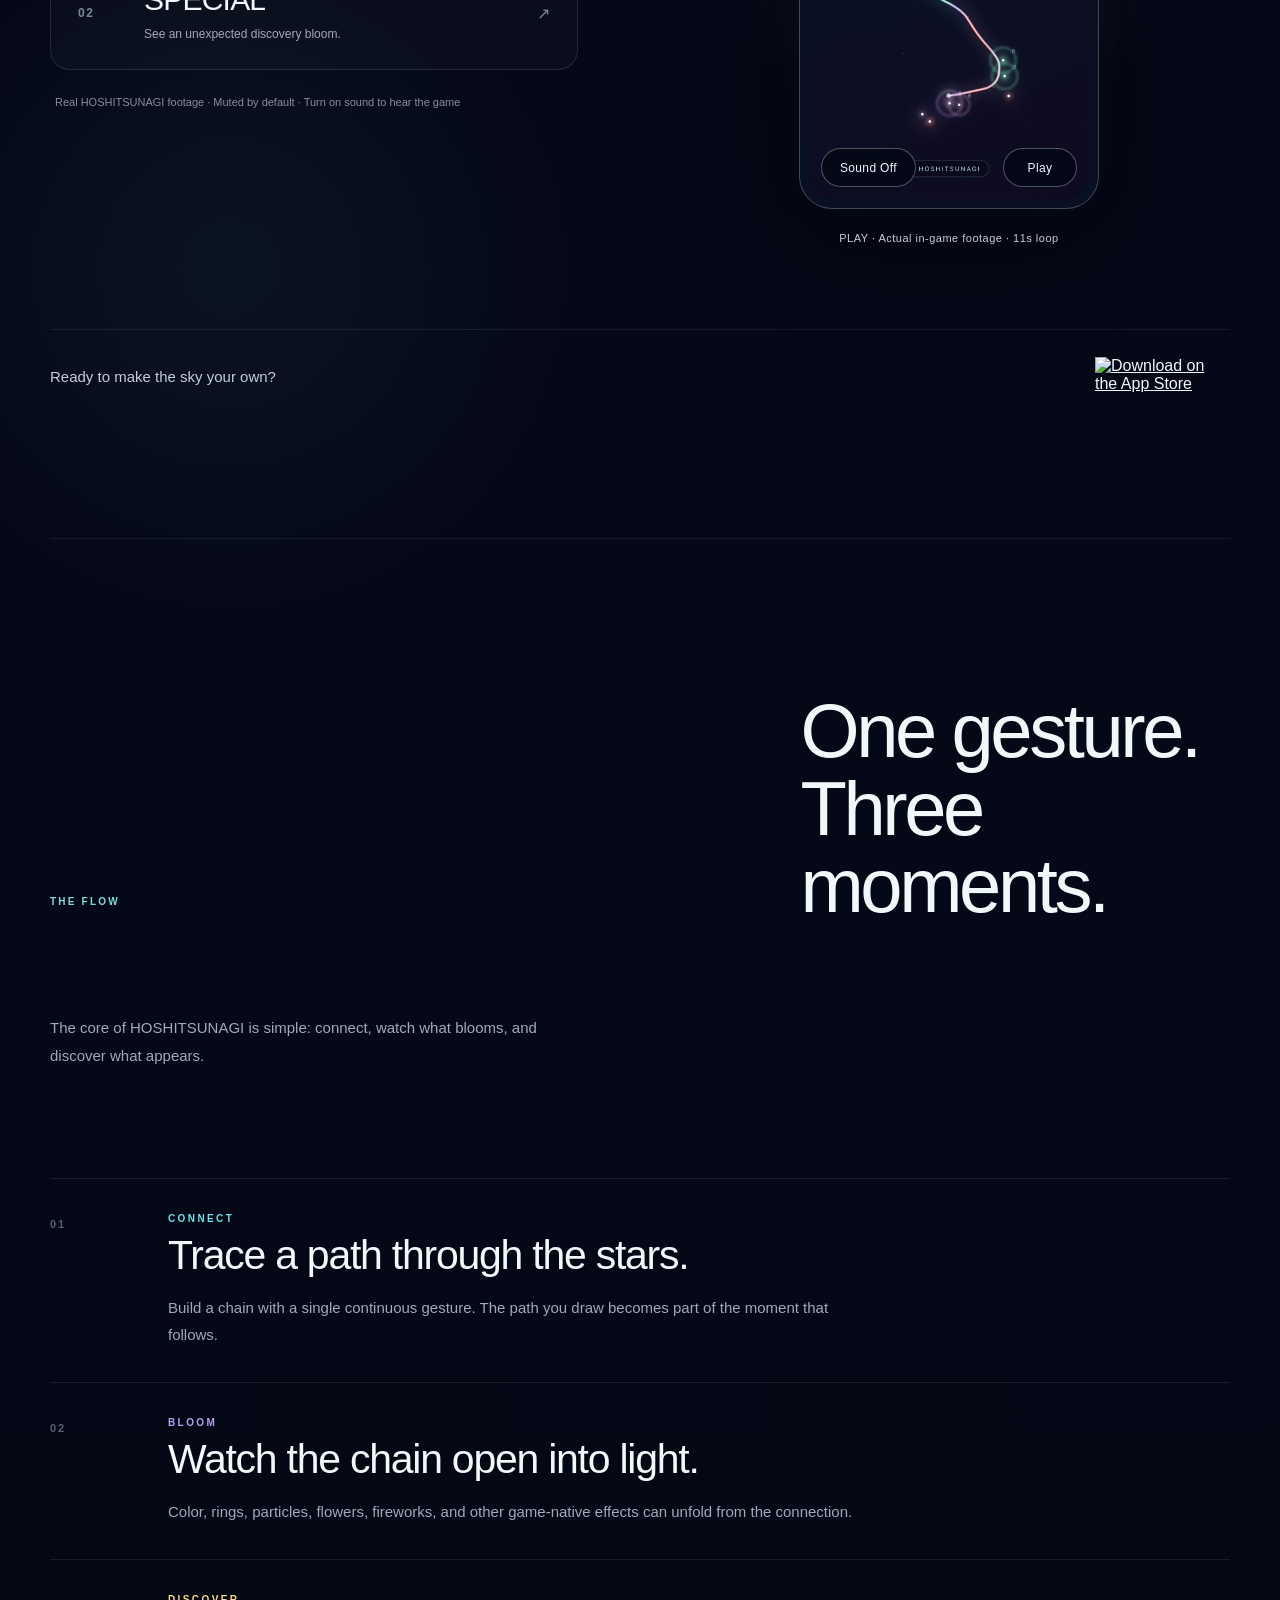
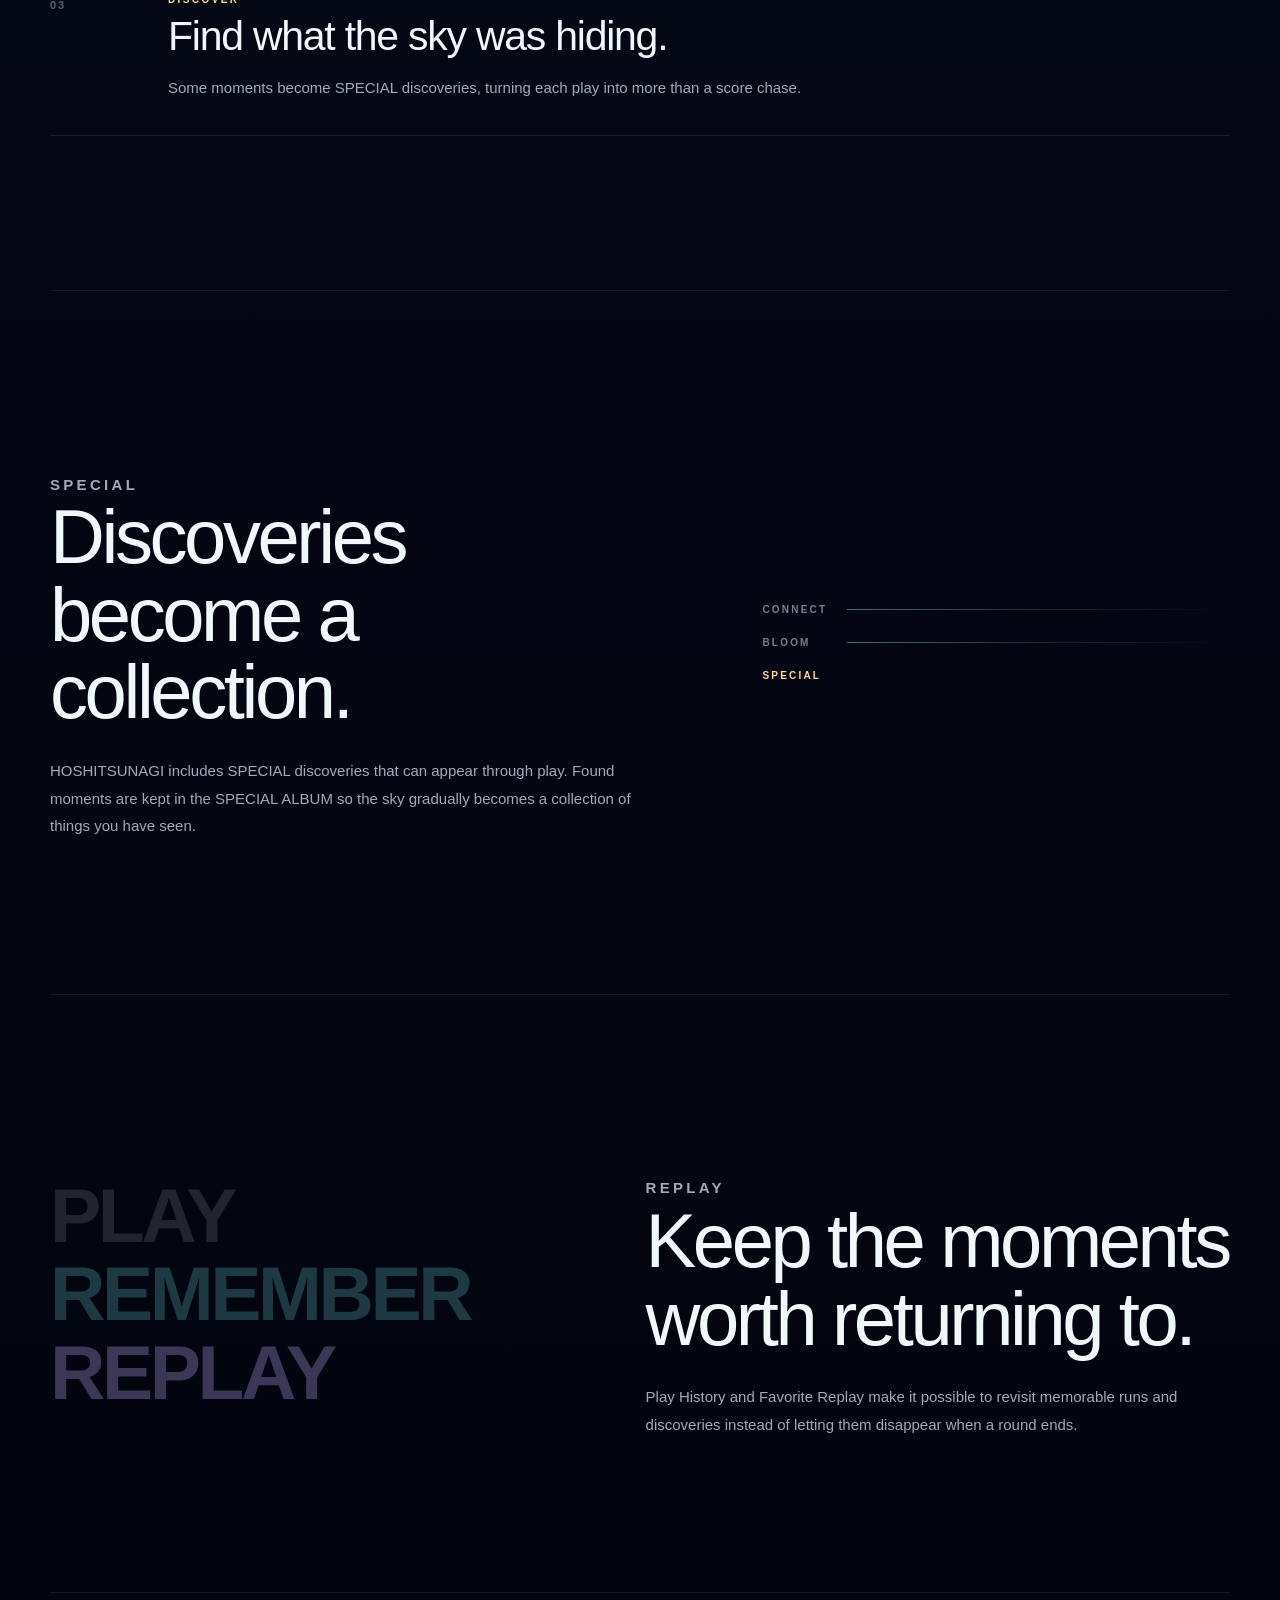
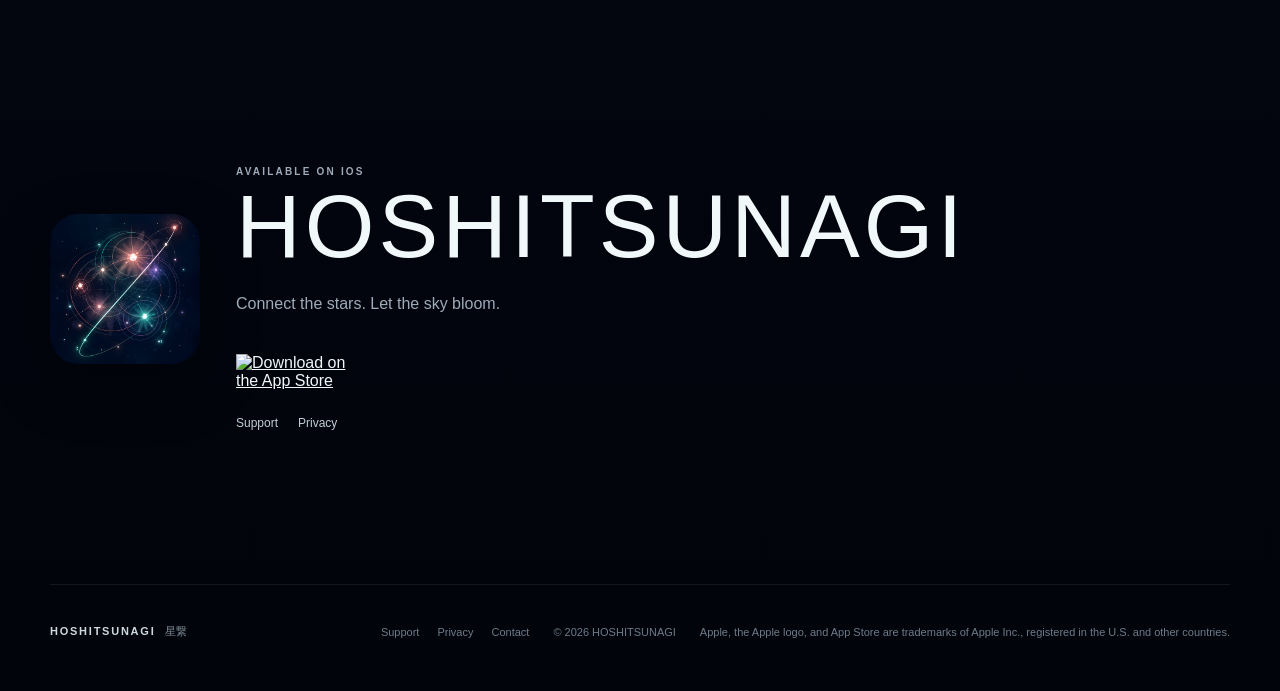
==== commit 912ab4f0: "feat(site): replace App Store CTAs with Apple official badges" ====
--- a/hoshitsunagi/index.html
+++ b/hoshitsunagi/index.html
@@ -24,6 +24,7 @@
   <link rel="stylesheet" href="./hero-logo.css">
   <link rel="stylesheet" href="./site-stars.css">
   <link rel="stylesheet" href="./gameplay.css?v=20261018-audio">
+  <link rel="stylesheet" href="./app-store-badges.css?v=20261019">
   <script src="./hero-logo.js" defer></script>
   <script src="./site-stars.js" defer></script>
   <script src="./gameplay.js?v=20261018-audio" defer></script>
@@ -52,7 +53,7 @@
           Draw a path through the stars. Each chain can bloom into light and reveal something new across the sky.
         </p>
         <div class="hero-actions">
-          <a class="store-button" data-app-store-position="hero" href="https://apps.apple.com/app/hoshitsunagi/id6811334455" target="_blank" rel="noopener noreferrer">Download on the App Store</a>
+          <a class="app-store-badge" data-app-store-position="hero" href="https://apps.apple.com/app/hoshitsunagi/id6811334455" target="_blank" rel="noopener noreferrer"><img src="https://developer.apple.com/assets/elements/badges/download-on-the-app-store.svg" alt="Download on the App Store" width="135" height="40" decoding="async"></a>
           <a class="text-link" href="#gameplay">See how it plays <span aria-hidden="true">↓</span></a>
         </div>
         <p class="release-note">HOSHITSUNAGI v1.0 is available now on the App Store for iOS.</p>
@@ -146,8 +147,8 @@
 
       <div class="gameplay-footer">
         <p>Ready to make the sky your own?</p>
-        <a class="store-button" data-app-store-position="gameplay" href="https://apps.apple.com/app/hoshitsunagi/id6811334455"
-           target="_blank" rel="noopener noreferrer">Download on the App Store</a>
+        <a class="app-store-badge" data-app-store-position="gameplay" href="https://apps.apple.com/app/hoshitsunagi/id6811334455"
+           target="_blank" rel="noopener noreferrer"><img src="https://developer.apple.com/assets/elements/badges/download-on-the-app-store.svg" alt="Download on the App Store" width="135" height="40" decoding="async"></a>
       </div>
     </section>
 
@@ -227,7 +228,7 @@
         <h2>HOSHITSUNAGI</h2>
         <p>Connect the stars. Let the sky bloom.</p>
         <div class="hero-actions">
-          <a class="store-button" data-app-store-position="footer" href="https://apps.apple.com/app/hoshitsunagi/id6811334455" target="_blank" rel="noopener noreferrer">Download on the App Store</a>
+          <a class="app-store-badge" data-app-store-position="footer" href="https://apps.apple.com/app/hoshitsunagi/id6811334455" target="_blank" rel="noopener noreferrer"><img src="https://developer.apple.com/assets/elements/badges/download-on-the-app-store.svg" alt="Download on the App Store" width="135" height="40" decoding="async"></a>
         </div>
         <div class="release-links">
           <a href="./support/">Support</a>
@@ -248,6 +249,7 @@
       <a href="mailto:2599.hiro@gmail.com">Contact</a>
     </nav>
     <span class="copyright">© 2026 HOSHITSUNAGI</span>
+    <p class="apple-trademark">Apple, the Apple logo, and App Store are trademarks of Apple Inc., registered in the U.S. and other countries.</p>
   </footer>
 </body>
 </html>
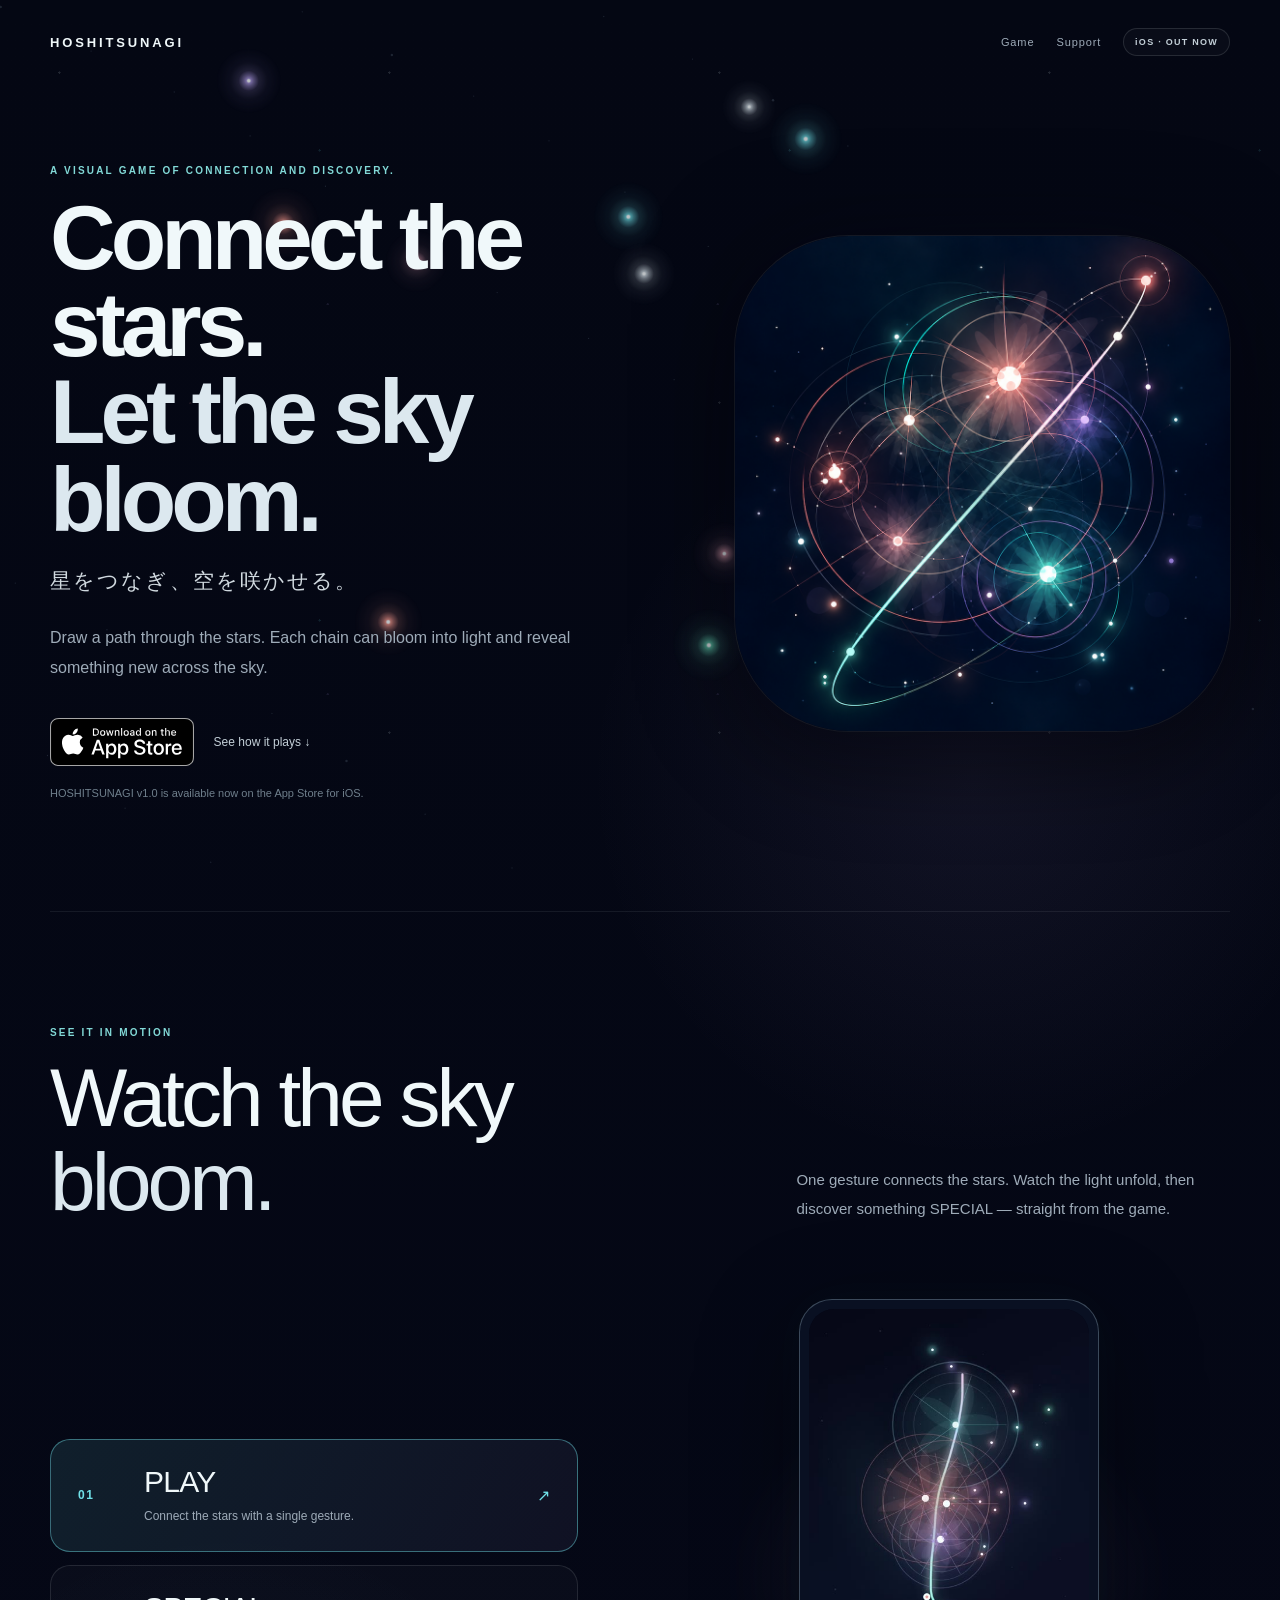
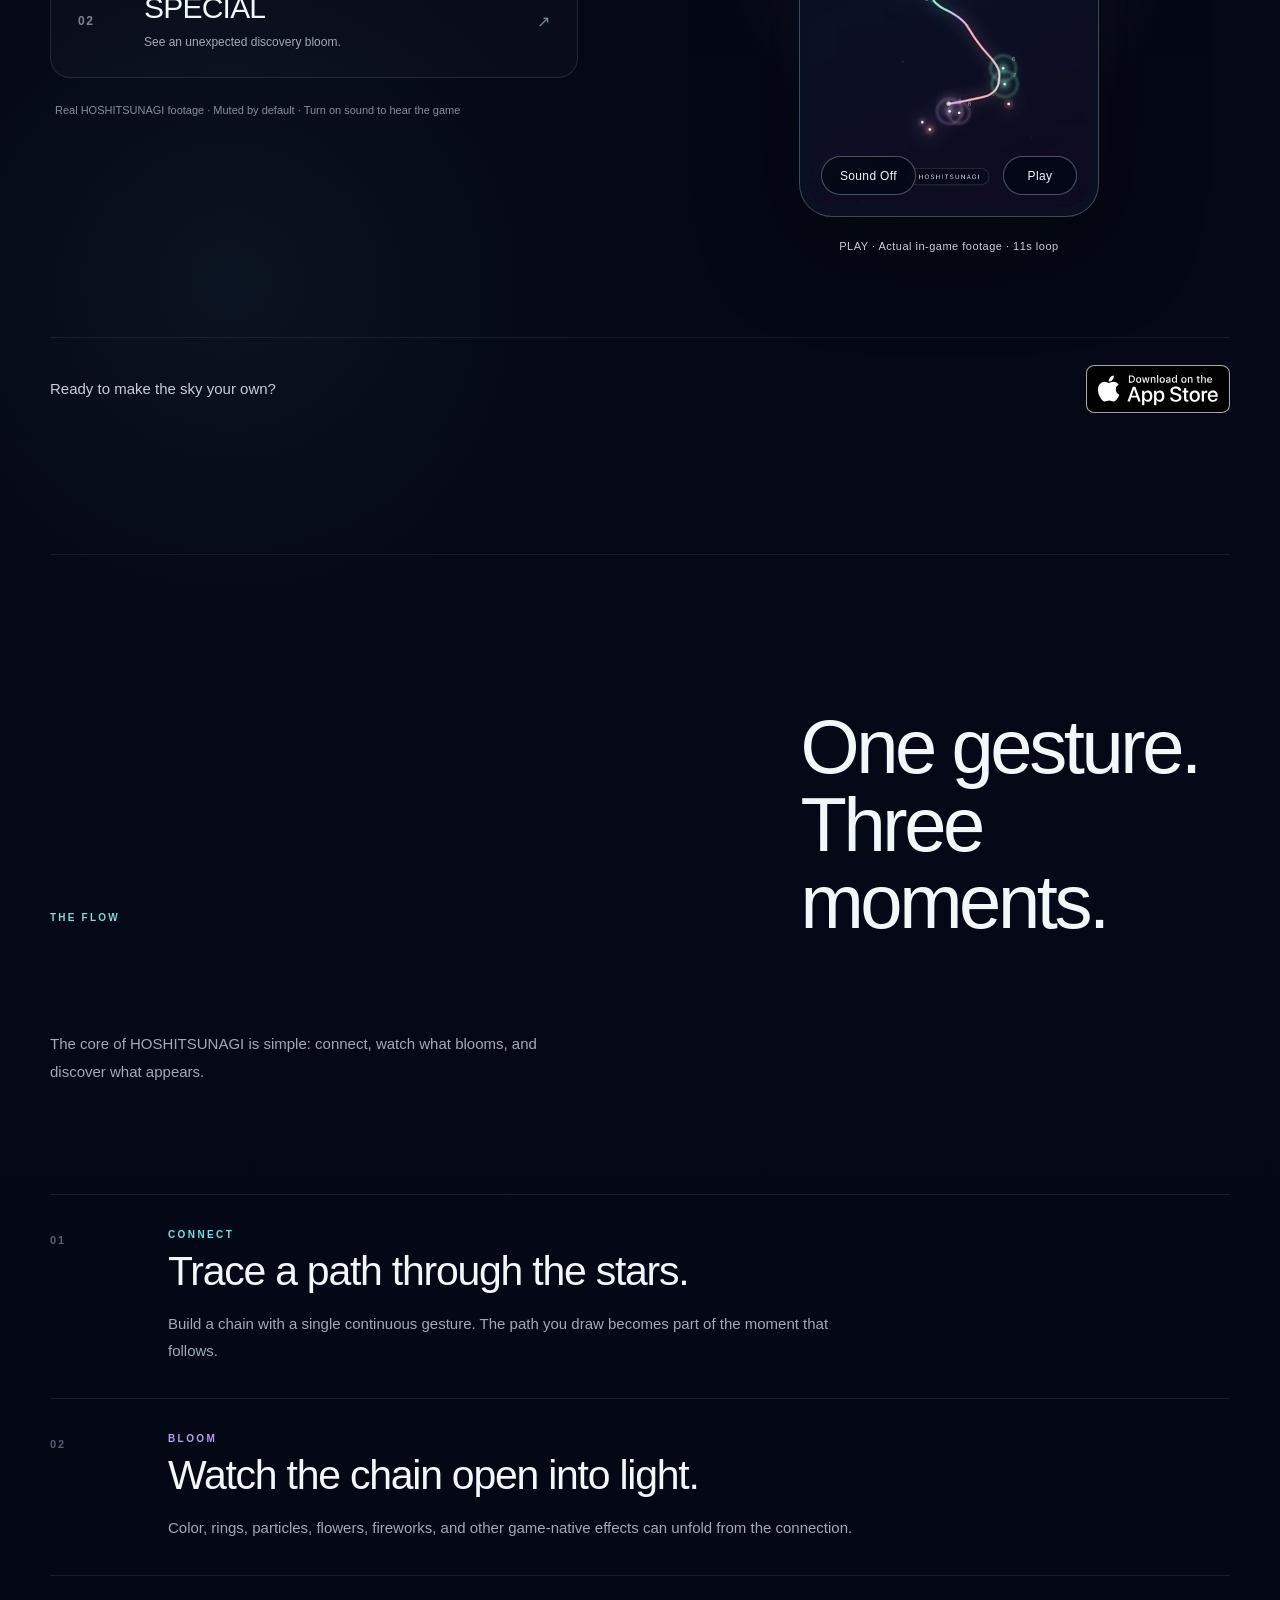
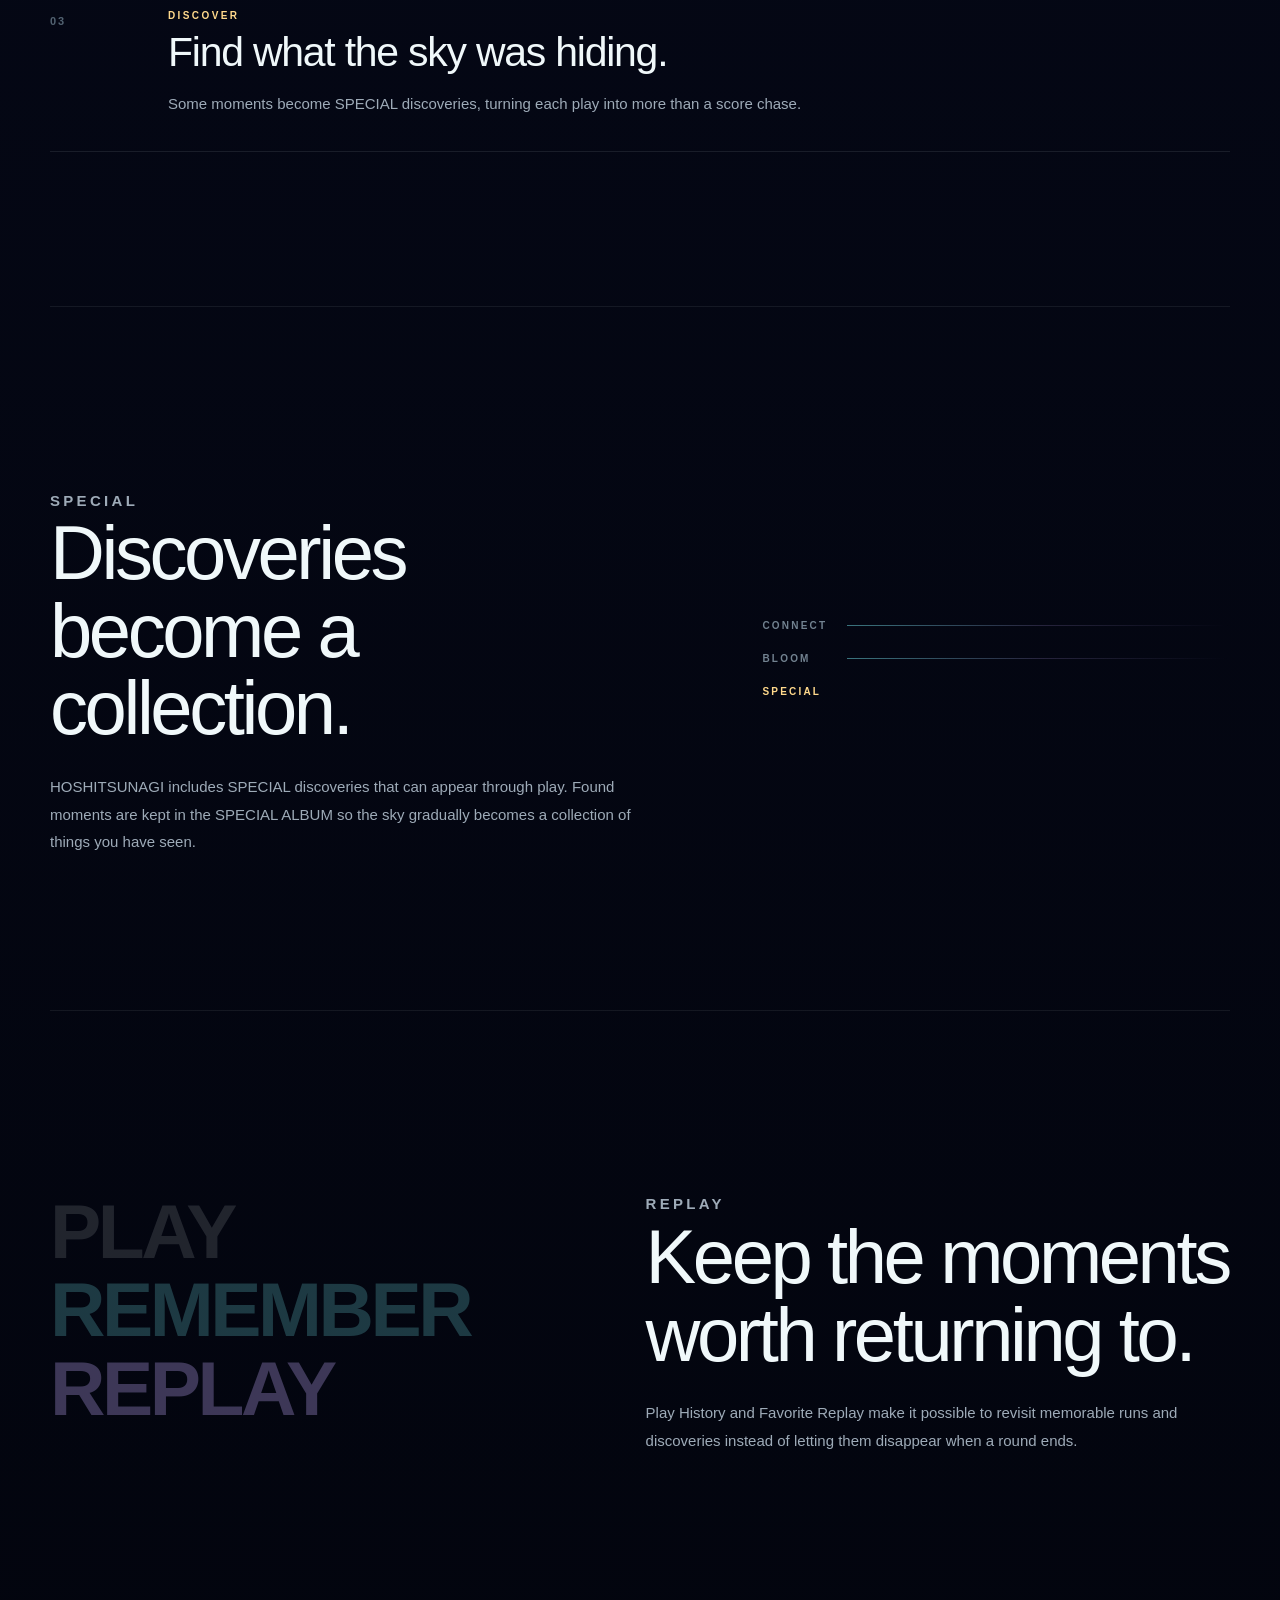
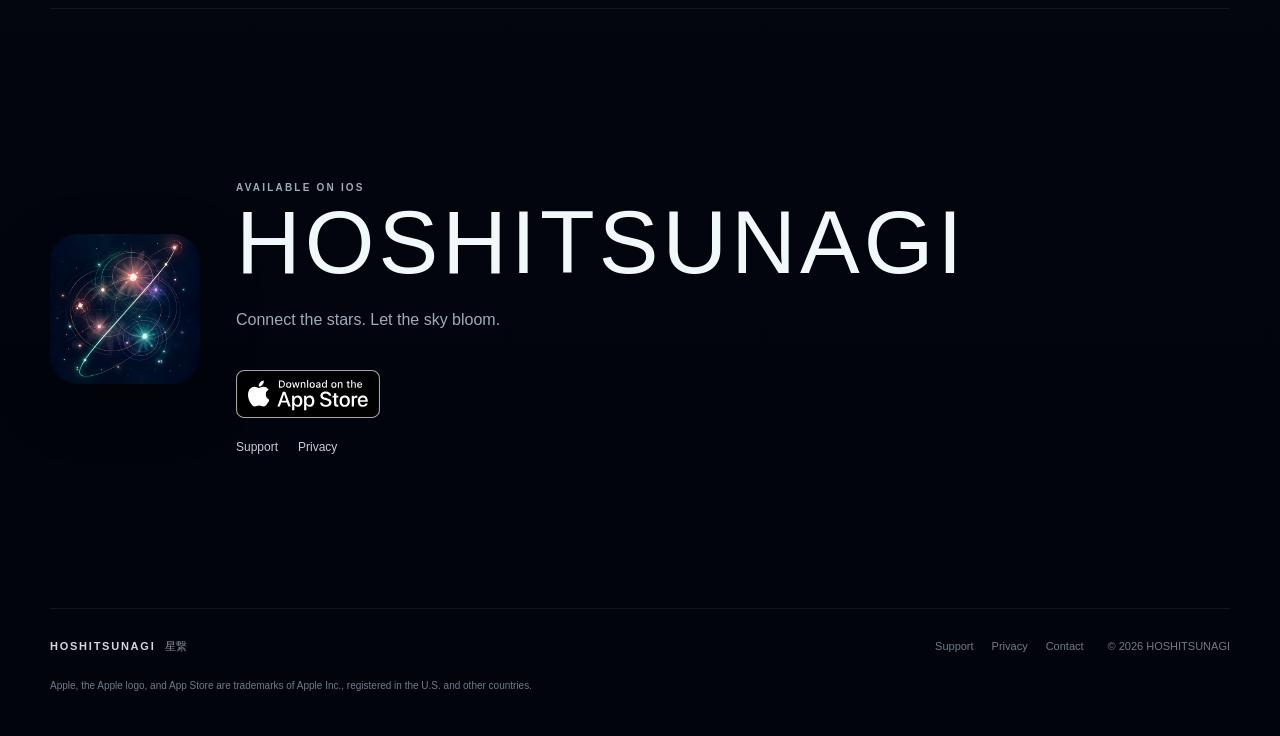
==== commit 04a439c0: "fix(site): serve official App Store badge SVG from local assets (#18)" ====
--- a/hoshitsunagi/index.html
+++ b/hoshitsunagi/index.html
@@ -53,7 +53,7 @@
           Draw a path through the stars. Each chain can bloom into light and reveal something new across the sky.
         </p>
         <div class="hero-actions">
-          <a class="app-store-badge" data-app-store-position="hero" href="https://apps.apple.com/app/hoshitsunagi/id6811334455" target="_blank" rel="noopener noreferrer"><img src="https://developer.apple.com/assets/elements/badges/download-on-the-app-store.svg" alt="Download on the App Store" width="135" height="40" decoding="async"></a>
+          <a class="app-store-badge" data-app-store-position="hero" href="https://apps.apple.com/app/hoshitsunagi/id6811334455" target="_blank" rel="noopener noreferrer"><img src="./assets/download-on-the-app-store.svg" alt="Download on the App Store" width="120" height="40" decoding="async"></a>
           <a class="text-link" href="#gameplay">See how it plays <span aria-hidden="true">↓</span></a>
         </div>
         <p class="release-note">HOSHITSUNAGI v1.0 is available now on the App Store for iOS.</p>
@@ -148,7 +148,7 @@
       <div class="gameplay-footer">
         <p>Ready to make the sky your own?</p>
         <a class="app-store-badge" data-app-store-position="gameplay" href="https://apps.apple.com/app/hoshitsunagi/id6811334455"
-           target="_blank" rel="noopener noreferrer"><img src="https://developer.apple.com/assets/elements/badges/download-on-the-app-store.svg" alt="Download on the App Store" width="135" height="40" decoding="async"></a>
+           target="_blank" rel="noopener noreferrer"><img src="./assets/download-on-the-app-store.svg" alt="Download on the App Store" width="120" height="40" decoding="async"></a>
       </div>
     </section>
 
@@ -228,7 +228,7 @@
         <h2>HOSHITSUNAGI</h2>
         <p>Connect the stars. Let the sky bloom.</p>
         <div class="hero-actions">
-          <a class="app-store-badge" data-app-store-position="footer" href="https://apps.apple.com/app/hoshitsunagi/id6811334455" target="_blank" rel="noopener noreferrer"><img src="https://developer.apple.com/assets/elements/badges/download-on-the-app-store.svg" alt="Download on the App Store" width="135" height="40" decoding="async"></a>
+          <a class="app-store-badge" data-app-store-position="footer" href="https://apps.apple.com/app/hoshitsunagi/id6811334455" target="_blank" rel="noopener noreferrer"><img src="./assets/download-on-the-app-store.svg" alt="Download on the App Store" width="120" height="40" decoding="async"></a>
         </div>
         <div class="release-links">
           <a href="./support/">Support</a>
--- a/hoshitsunagi/app-store-badges.css
+++ b/hoshitsunagi/app-store-badges.css
@@ -0,0 +1,40 @@
+/* Apple-provided badge art is loaded unchanged from developer.apple.com.
+   Keep the intrinsic 135:40 aspect ratio and at least 40px onscreen height.
+   Existing CTA containers provide more than 1/4 badge-height clear space. */
+.app-store-badge {
+  display: inline-flex;
+  flex: 0 0 auto;
+  align-items: center;
+  width: max-content;
+  max-width: 100%;
+  min-height: 48px;
+  color: var(--text);
+  font-size: 12px;
+  text-decoration: none;
+  cursor: pointer;
+}
+
+.app-store-badge img {
+  display: block;
+  width: auto;
+  height: 48px;
+  max-width: 100%;
+}
+
+.app-store-badge:focus-visible {
+  outline: 3px solid var(--accent-a);
+  outline-offset: 5px;
+}
+
+/* The legal attribution is separated from existing footer navigation. */
+.site-footer {
+  flex-wrap: wrap;
+}
+
+.apple-trademark {
+  flex: 0 0 100%;
+  margin: 0;
+  color: #6e7c88;
+  font-size: 10px;
+  line-height: 1.6;
+}
